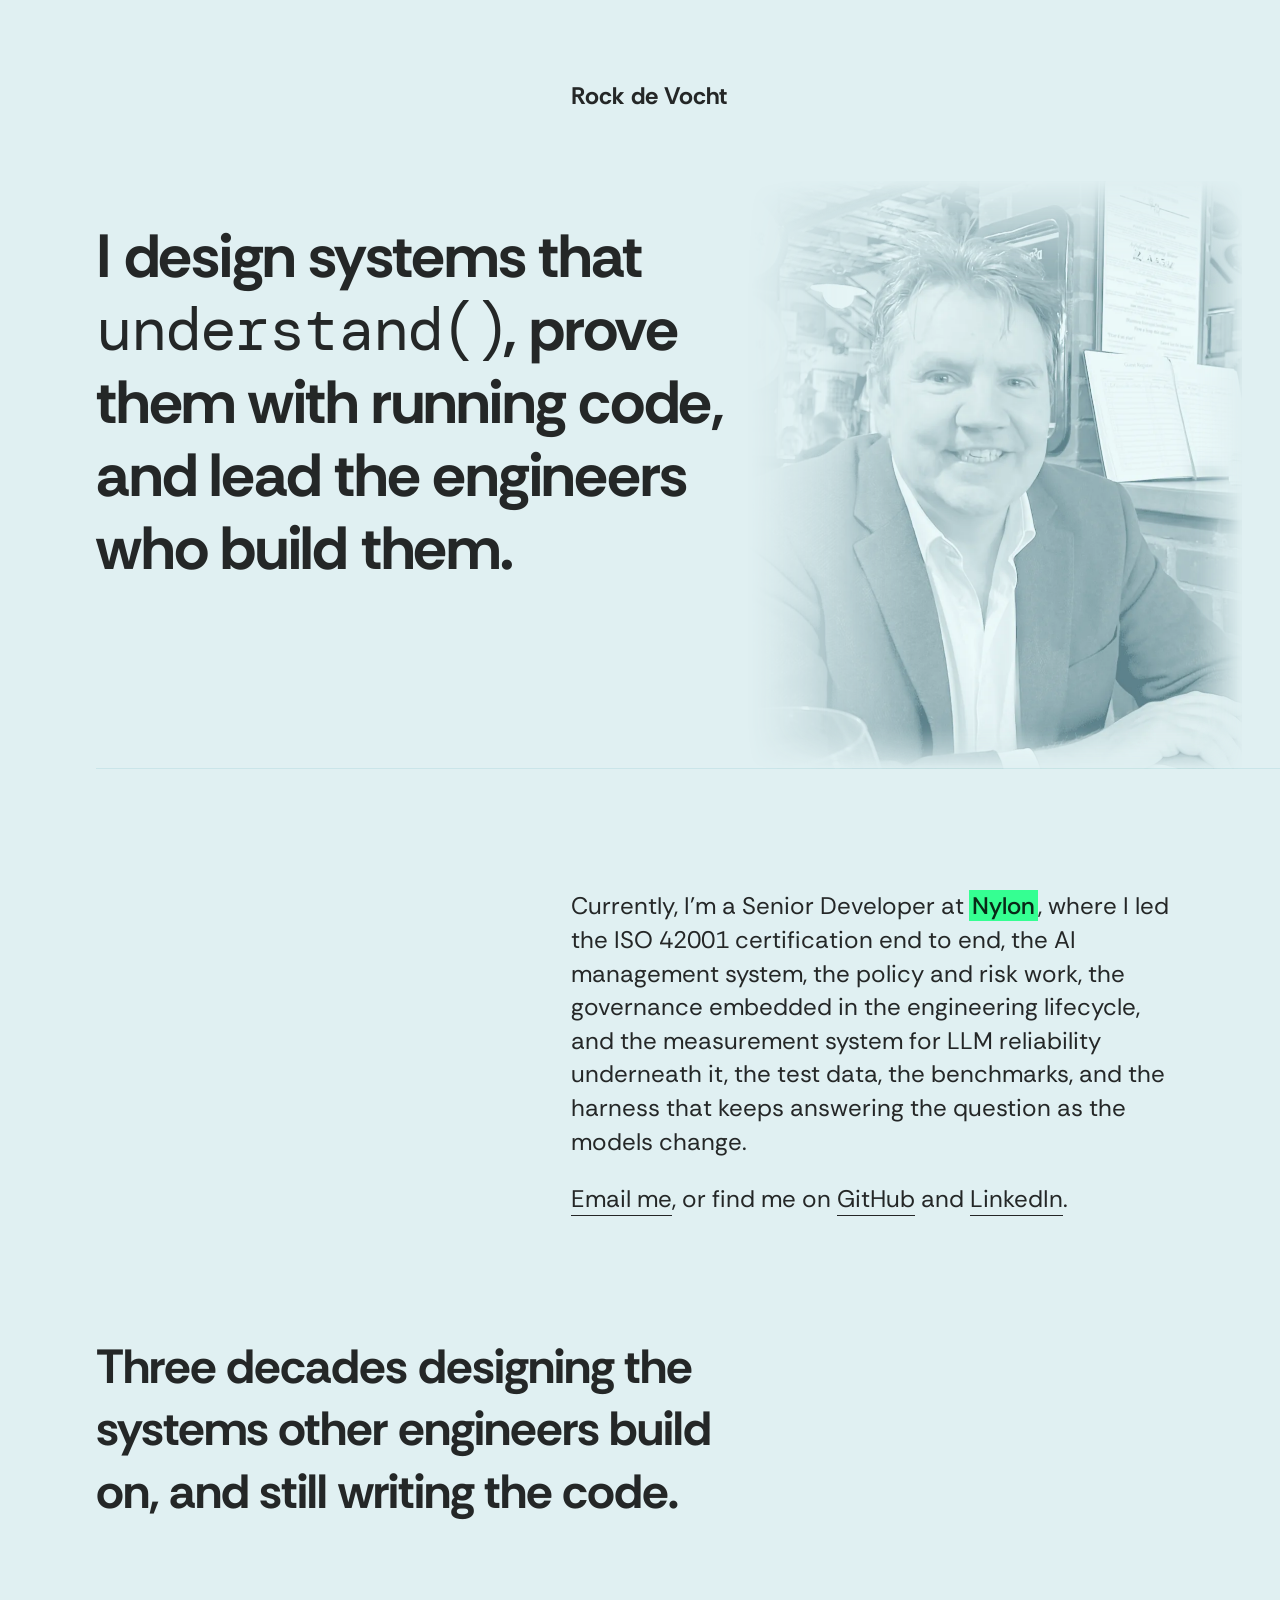
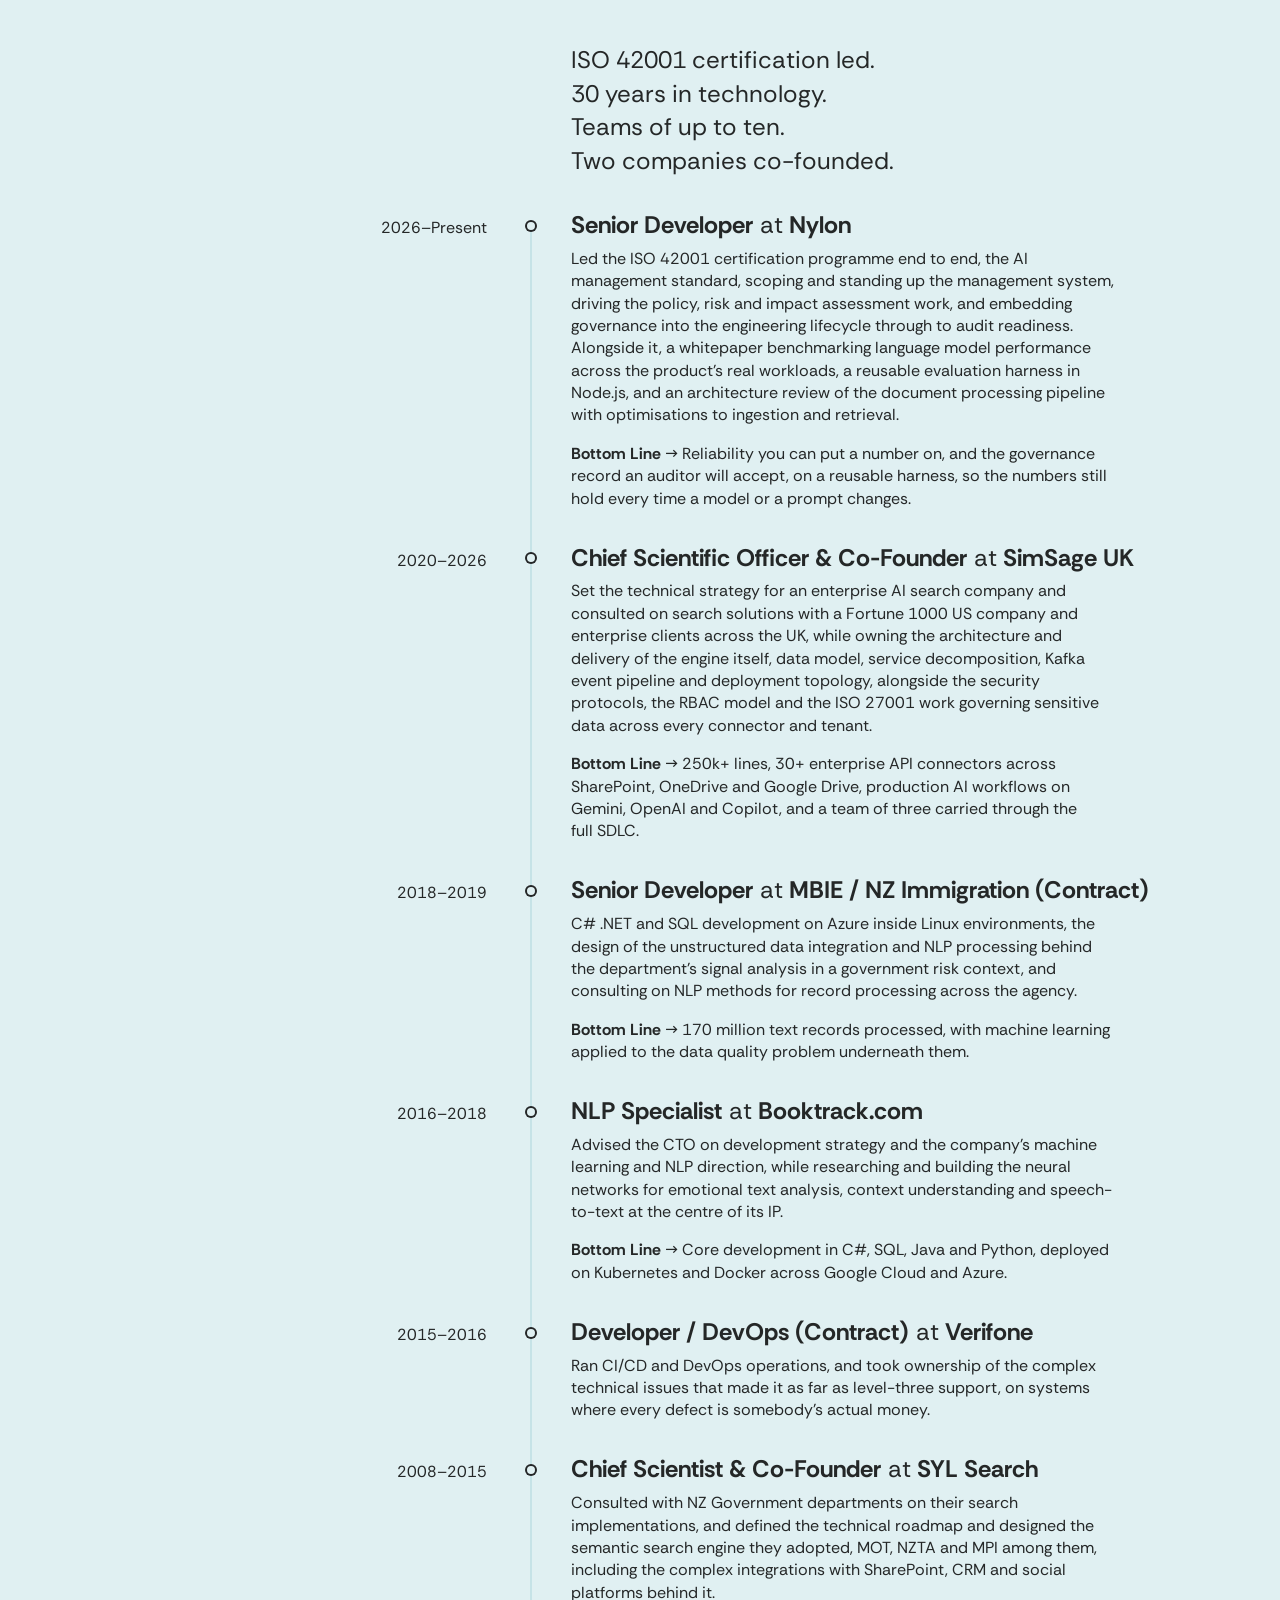
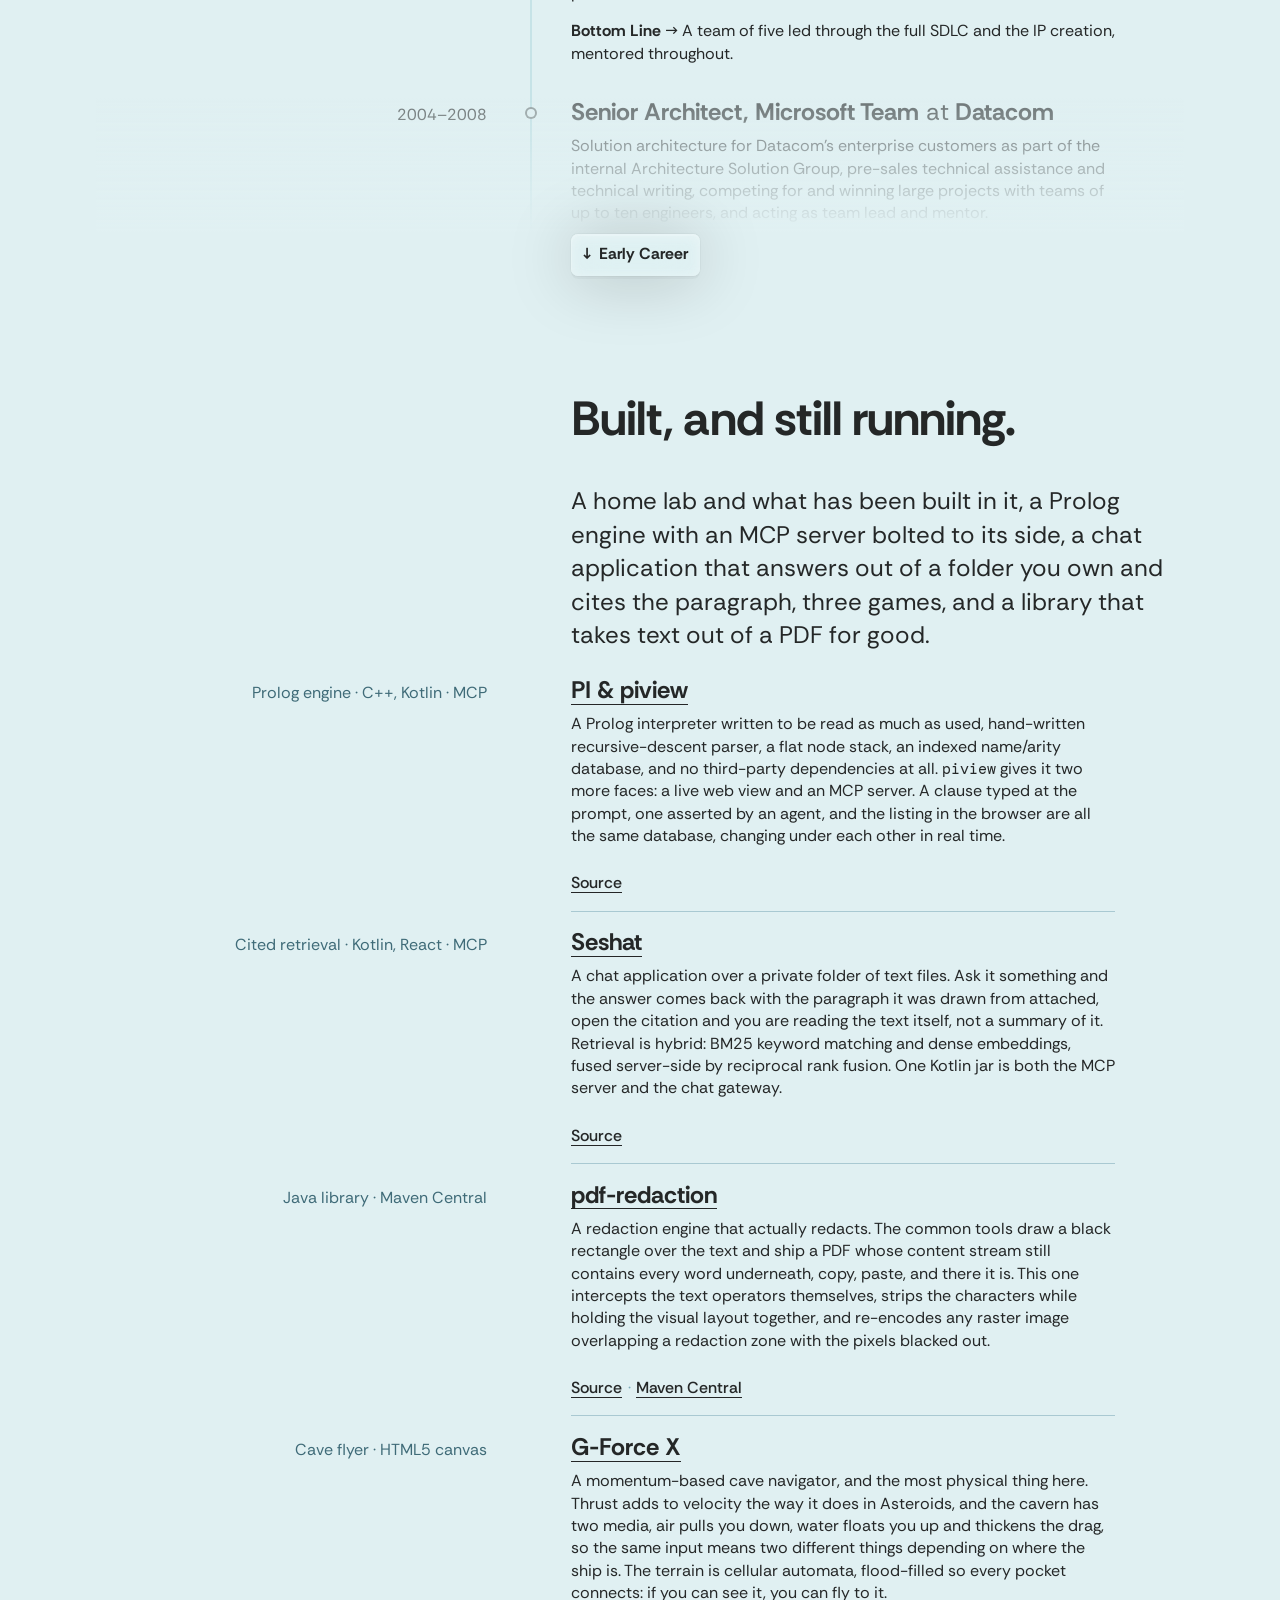
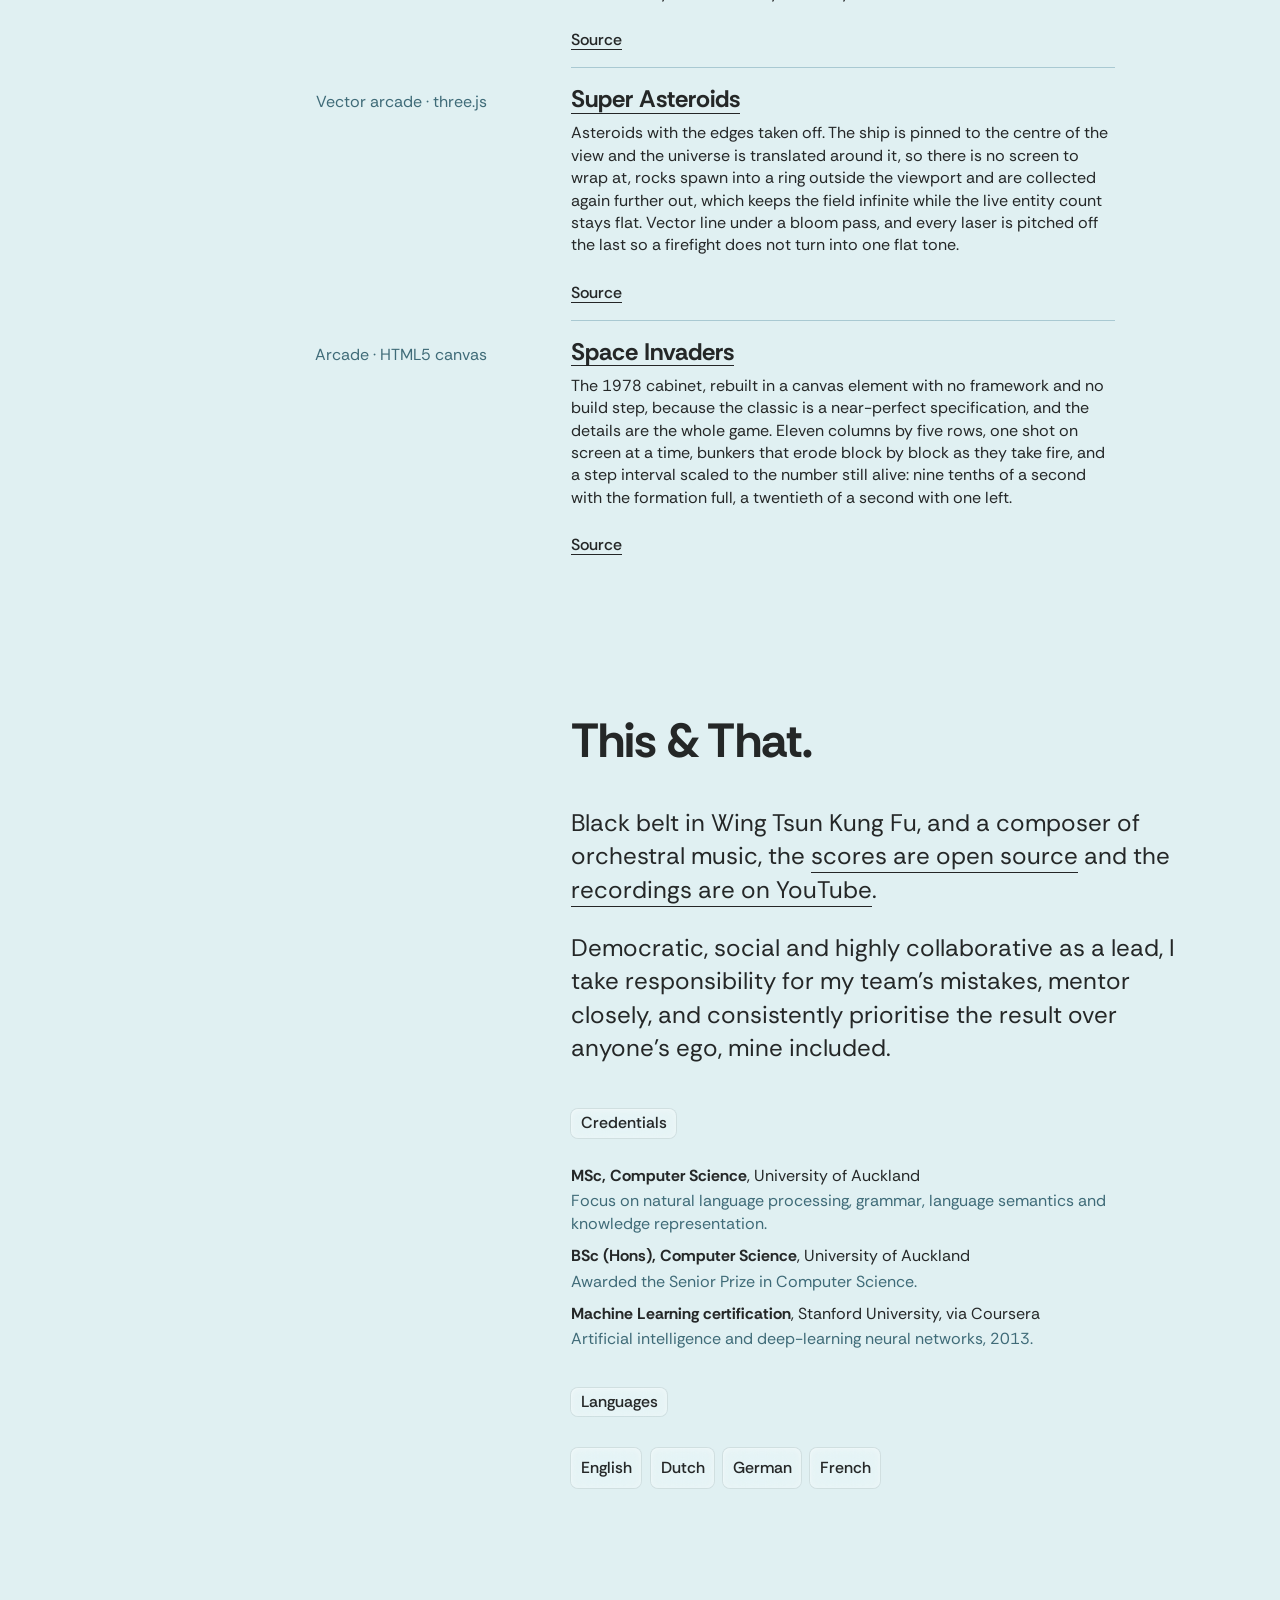
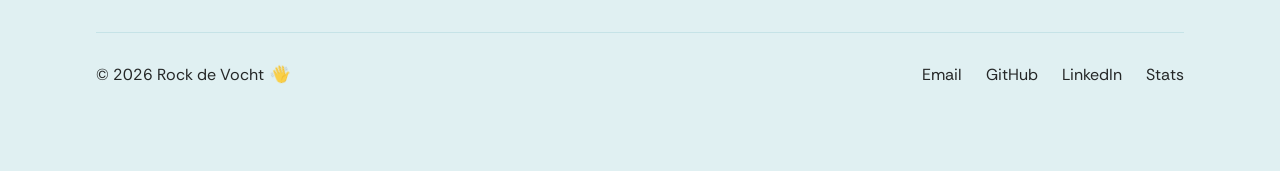
==== index.html @ fcae7c64 "screenshot bubbles on the project source links Each project's Source link now opens a speech bubble " ====
<!DOCTYPE html>
<html lang="en">
<head>
    <meta charset="utf-8" />
    <meta name="viewport" content="width=device-width, initial-scale=1, viewport-fit=cover" />
    <link rel="canonical" href="https://peter.nz/" />

    <title>Rock de Vocht &rarr; AI Consultant &amp; Solution Architect</title>
    <meta name="description" content="Rock de Vocht - AI and data consultant, solution architect and technical leader. Led the ISO 42001 certification and LLM benchmarking at Nylon, after 30 years designing big-data retrieval, semantic search and NLP systems." />
    <meta property="og:title" content="Rock de Vocht &rarr; AI Consultant &amp; Solution Architect" />
    <meta property="og:description" content="Rock de Vocht - AI and data consultant, solution architect and technical leader. Led the ISO 42001 certification and LLM benchmarking at Nylon, after 30 years designing big-data retrieval, semantic search and NLP systems." />
    <meta property="og:type" content="website" />
    <meta property="og:url" content="https://peter.nz/" />
    <meta property="og:image" content="https://peter.nz/rock.jpg" />

    <link rel="icon" href="/favicon.ico" sizes="any" />
    <link rel="apple-touch-icon" href="/apple-touch-icon.png" />
    <link rel="preconnect" href="https://fonts.googleapis.com" />
    <link rel="preconnect" href="https://fonts.gstatic.com" crossorigin />
    <link rel="stylesheet" href="https://fonts.googleapis.com/css2?family=DM+Mono:wght@400&family=Rethink+Sans:ital,wght@0,400..800;1,400..800&display=swap" />
    <link rel="stylesheet" href="assets/site.css" />
</head>

<body class="loading">

<header>
    <div class="wrap">
        <span class="me jelly noline push drift left" role="button">Rock <span class="crest">de Vocht</span></span>
    </div>
</header>

<section class="mast-contain">
    <div class="mast">
        <div class="wrap">
            <h1 class="drift right">I design systems that <code>understand</code>, prove<br/>them with running code,<br/>and lead the engineers<br/>who build&nbsp;them.</h1>
        </div>
    </div>
</section>

<main>
    <div class="wrap">

        <section class="push" data-section="intro">
            <p>Currently, I&rsquo;m a Senior Developer at <span class="brilliant">Nylon</span>, where I led the ISO&nbsp;42001 certification end to end, the AI management system, the policy and risk work, the governance embedded in the engineering lifecycle, and the measurement system for LLM reliability underneath it, the test data, the benchmarks, and the harness that keeps answering the question as the models change.</p>
            <p><a class="rgbsplit" href="mailto:&#112;&#101;&#116;&#101;&#114;&#64;&#112;&#101;&#116;&#101;&#114;&#46;&#99;&#111;&#46;&#110;&#122;">Email me</a>, or find me on <a class="rgbsplit" href="https://github.com/rock3125" target="_blank" rel="noopener">GitHub</a> and <span class="nobr"><a class="rgbsplit" href="https://www.linkedin.com/in/pmgdv/" target="_blank" rel="noopener">LinkedIn</a>.</span></p>
        </section>

        <section class="pull drift left onscroll" data-section="specialty">
            <h2>Three decades designing the systems other engineers build on, and still writing the code.</h2>
        </section>

        <section class="cv-timeline" data-section="cv">
            <p class="push cv-intro">ISO&nbsp;42001 certification led.<br />30 years in technology.<br />Teams of up to ten.<br />Two companies co-founded.</p>

            <label class="option-toggle">
                <span class="label">Simple</span>
                <div class="toggle">
                    <input type="checkbox" aria-label="Show detail for each role" />
                    <div class="switch"></div>
                </div>
                <span class="label">Detailed</span>
            </label>

            <ol class="cv">
                <li>
                    <div class="cv-wrap">
                        <div class="exp">
                            <div class="time"><abbr>26</abbr>&ndash;Present</div>
                            <div class="details">
                                <div class="role">
                                    <h3 class="title">Senior Developer</h3>
                                    <h3 class="company">Nylon</h3>
                                </div>
                            </div>
                        </div>
                        <div class="info">
                            <div class="info-wrap">
                                <p class="push">Led the ISO&nbsp;42001 certification programme end to end, the AI management standard, scoping and standing up the management system, driving the policy, risk and impact assessment work, and embedding governance into the engineering lifecycle through to audit readiness. Alongside it, a whitepaper benchmarking language model performance across the product&rsquo;s real workloads, a reusable evaluation harness in Node.js, and an architecture review of the document processing pipeline with optimisations to ingestion and retrieval.</p>
                                <p class="push"><strong class="highlight">Bottom Line</strong> <span class="arrow">&rarr;</span> Reliability you can put a number on, and the governance record an auditor will accept, on a reusable harness, so the numbers still hold every time a model or a prompt changes.</p>
                            </div>
                        </div>
                    </div>
                </li>

                <li>
                    <div class="cv-wrap">
                        <div class="exp">
                            <div class="time"><abbr>20</abbr>&ndash;<abbr>26</abbr></div>
                            <div class="details">
                                <div class="role">
                                    <h3 class="title">Chief Scientific Officer &amp; Co-Founder</h3>
                                    <h3 class="company">SimSage UK</h3>
                                </div>
                            </div>
                        </div>
                        <div class="info">
                            <div class="info-wrap">
                                <p class="push">Set the technical strategy for an enterprise AI search company and consulted on search solutions with a Fortune&nbsp;1000 US company and enterprise clients across the UK, while owning the architecture and delivery of the engine itself, data model, service decomposition, Kafka event pipeline and deployment topology, alongside the security protocols, the RBAC model and the ISO&nbsp;27001 work governing sensitive data across every connector and tenant.</p>
                                <p class="push"><strong class="highlight">Bottom Line</strong> <span class="arrow">&rarr;</span> 250k+ lines, 30+ enterprise API connectors across SharePoint, OneDrive and Google Drive, production AI workflows on Gemini, OpenAI and Copilot, and a team of three carried through the full SDLC.</p>
                            </div>
                        </div>
                    </div>
                </li>

                <li>
                    <div class="cv-wrap">
                        <div class="exp">
                            <div class="time"><abbr>18</abbr>&ndash;<abbr>19</abbr></div>
                            <div class="details">
                                <div class="role">
                                    <h3 class="title">Senior Developer</h3>
                                    <h3 class="company">MBIE&nbsp;/&nbsp;NZ Immigration (Contract)</h3>
                                </div>
                            </div>
                        </div>
                        <div class="info">
                            <div class="info-wrap">
                                <p class="push">C#&nbsp;.NET and SQL development on Azure inside Linux environments, the design of the unstructured data integration and NLP processing behind the department&rsquo;s signal analysis in a government risk context, and consulting on NLP methods for record processing across the agency.</p>
                                <p class="push"><strong class="highlight">Bottom Line</strong> <span class="arrow">&rarr;</span> 170 million text records processed, with machine learning applied to the data quality problem underneath them.</p>
                            </div>
                        </div>
                    </div>
                </li>

                <li>
                    <div class="cv-wrap">
                        <div class="exp">
                            <div class="time"><abbr>16</abbr>&ndash;<abbr>18</abbr></div>
                            <div class="details">
                                <div class="role">
                                    <h3 class="title">NLP Specialist</h3>
                                    <h3 class="company">Booktrack.com</h3>
                                </div>
                            </div>
                        </div>
                        <div class="info">
                            <div class="info-wrap">
                                <p class="push">Advised the CTO on development strategy and the company&rsquo;s machine learning and NLP direction, while researching and building the neural networks for emotional text analysis, context understanding and speech-to-text at the centre of its IP.</p>
                                <p class="push"><strong class="highlight">Bottom Line</strong> <span class="arrow">&rarr;</span> Core development in C#, SQL, Java and Python, deployed on Kubernetes and Docker across Google Cloud and Azure.</p>
                            </div>
                        </div>
                    </div>
                </li>

                <li>
                    <div class="cv-wrap">
                        <div class="exp">
                            <div class="time"><abbr>15</abbr>&ndash;<abbr>16</abbr></div>
                            <div class="details">
                                <div class="role">
                                    <h3 class="title">Developer / DevOps (Contract)</h3>
                                    <h3 class="company">Verifone</h3>
                                </div>
                            </div>
                        </div>
                        <div class="info">
                            <div class="info-wrap">
                                <p class="push">Ran CI/CD and DevOps operations, and took ownership of the complex technical issues that made it as far as level-three support, on systems where every defect is somebody&rsquo;s actual money.</p>
                            </div>
                        </div>
                    </div>
                </li>

                <li>
                    <div class="cv-wrap">
                        <div class="exp">
                            <div class="time"><abbr>08</abbr>&ndash;<abbr>15</abbr></div>
                            <div class="details">
                                <div class="role">
                                    <h3 class="title">Chief Scientist &amp; Co-Founder</h3>
                                    <h3 class="company">SYL Search</h3>
                                </div>
                            </div>
                        </div>
                        <div class="info">
                            <div class="info-wrap">
                                <p class="push">Consulted with NZ Government departments on their search implementations, and defined the technical roadmap and designed the semantic search engine they adopted, MOT, NZTA and MPI among them, including the complex integrations with SharePoint, CRM and social platforms behind it.</p>
                                <p class="push"><strong class="highlight">Bottom Line</strong> <span class="arrow">&rarr;</span> A team of five led through the full SDLC and the IP creation, mentored throughout.</p>
                            </div>
                        </div>
                    </div>
                </li>

                <li class="faded">
                    <div class="cv-wrap">
                        <div class="exp">
                            <div class="time"><abbr>04</abbr>&ndash;<abbr>08</abbr></div>
                            <div class="details">
                                <div class="role">
                                    <h3 class="title">Senior Architect, Microsoft Team</h3>
                                    <h3 class="company">Datacom</h3>
                                </div>
                            </div>
                        </div>
                        <div class="info">
                            <div class="info-wrap">
                                <p class="push">Solution architecture for Datacom&rsquo;s enterprise customers as part of the internal Architecture Solution Group, pre-sales technical assistance and technical writing, competing for and winning large projects with teams of up to ten engineers, and acting as team lead and mentor.</p>
                            </div>
                        </div>
                    </div>
                </li>

                <li>
                    <div class="cv-wrap">
                        <div class="exp">
                            <div class="time"><abbr class="_90s">95</abbr>&ndash;<abbr>04</abbr></div>
                            <div class="details">
                                <div class="role">
                                    <h3 class="title">Where it started</h3>
                                </div>
                            </div>
                        </div>
                        <div class="info">
                            <div class="info-wrap">
                                <ul class="earlier">
                                    <li>
                                        <div class="exp">
                                            <div class="time"><abbr>02</abbr>&ndash;<abbr>04</abbr></div>
                                            <div class="details"><span class="what">Video Games Developer</span> <span class="org">Takapuna, C++ on Xbox titles</span></div>
                                        </div>
                                    </li>
                                    <li>
                                        <div class="exp">
                                            <div class="time"><abbr class="_90s">98</abbr>&ndash;<abbr>02</abbr></div>
                                            <div class="details"><span class="what">Developer</span> <span class="org">Datacom Auckland, Visual Basic</span></div>
                                        </div>
                                    </li>
                                    <li>
                                        <div class="exp">
                                            <div class="time"><abbr class="_90s">97</abbr>&ndash;<abbr class="_90s">98</abbr></div>
                                            <div class="details"><span class="what">Developer</span> <span class="org">Terabyte Interactive, led the America&rsquo;s Cup Virtual Spectator team</span></div>
                                        </div>
                                    </li>
                                    <li>
                                        <div class="exp">
                                            <div class="time"><abbr class="_90s">96</abbr></div>
                                            <div class="details"><span class="what">Network System Administrator</span> <span class="org">University of Auckland, Windows NT, support for ~20,000 students</span></div>
                                        </div>
                                    </li>
                                    <li>
                                        <div class="exp">
                                            <div class="time"><abbr class="_90s">95</abbr>&ndash;<abbr class="_90s">96</abbr></div>
                                            <div class="details"><span class="what">Developer</span> <span class="org">UoA Language Laboratories, C and HyperCard</span></div>
                                        </div>
                                    </li>
                                </ul>
                            </div>
                        </div>
                    </div>
                </li>
            </ol>

            <p class="push">
                <span class="jelly noline more" role="button" tabindex="0"><span class="arrow">&darr;</span> <span class="state"></span></span>
            </p>
        </section>

        <section class="builds-wrap drift left onscroll" data-section="builds">
            <h2 class="push margin-sml">Built, and still running.</h2>
            <p class="push">A home lab and what has been built in it, a Prolog engine with an MCP server bolted to its side, a chat application that answers out of a folder you own and cites the paragraph, three games, and a library that takes text out of a PDF for good.</p>

            <div class="builds">
                <div class="exp">
                    <div class="kind">Prolog engine &middot; C++, Kotlin &middot; MCP</div>
                    <div class="details">
                        <h3><a class="rgbsplit" href="https://github.com/rock3125/pi" target="_blank" rel="noopener">PI &amp; piview</a></h3>
                        <p>A Prolog interpreter written to be read as much as used, hand-written recursive-descent parser, a flat node stack, an indexed name/arity database, and no third-party dependencies at all. <em>piview</em> gives it two more faces: a live web view and an MCP server. A clause typed at the prompt, one asserted by an agent, and the listing in the browser are all the same database, changing under each other in real time.</p>
                        <p class="links"><span class="peek" style="--shot: #869399"><a href="https://github.com/rock3125/pi" target="_blank" rel="noopener">Source</a><span class="shot" aria-hidden="true"><img src="assets/shots/pi.webp" alt="" width="436" height="230" loading="lazy" decoding="async" /></span></span></p>
                    </div>
                </div>
                <div class="exp">
                    <div class="kind">Cited retrieval &middot; Kotlin, React &middot; MCP</div>
                    <div class="details">
                        <h3><a class="rgbsplit" href="https://github.com/rock3125/seshat" target="_blank" rel="noopener">Seshat</a></h3>
                        <p>A chat application over a private folder of text files. Ask it something and the answer comes back with the paragraph it was drawn from attached, open the citation and you are reading the text itself, not a summary of it. Retrieval is hybrid: BM25 keyword matching and dense embeddings, fused server-side by reciprocal rank fusion. One Kotlin jar is both the MCP server and the chat gateway.</p>
                        <p class="links"><span class="peek" style="--shot: #889198"><a href="https://github.com/rock3125/seshat" target="_blank" rel="noopener">Source</a><span class="shot" aria-hidden="true"><img src="assets/shots/seshat.webp" alt="" width="480" height="229" loading="lazy" decoding="async" /></span></span></p>
                    </div>
                </div>
                <div class="exp">
                    <div class="kind">Java library &middot; Maven Central</div>
                    <div class="details">
                        <h3><a class="rgbsplit" href="https://github.com/rock3125/pdf-redaction" target="_blank" rel="noopener">pdf-redaction</a></h3>
                        <p>A redaction engine that actually redacts. The common tools draw a black rectangle over the text and ship a PDF whose content stream still contains every word underneath, copy, paste, and there it is. This one intercepts the text operators themselves, strips the characters while holding the visual layout together, and re-encodes any raster image overlapping a redaction zone with the pixels blacked out.</p>
                        <p class="links"><span class="peek" style="--shot: #677582"><a href="https://github.com/rock3125/pdf-redaction" target="_blank" rel="noopener">Source</a><span class="shot" aria-hidden="true"><img src="assets/shots/pdf.webp" alt="" width="480" height="177" loading="lazy" decoding="async" /></span></span> <span class="sep">&middot;</span> <a href="https://central.sonatype.com/artifact/nz.peter.pdfredaction/pdf-redaction" target="_blank" rel="noopener">Maven Central</a></p>
                    </div>
                </div>
                <div class="exp">
                    <div class="kind">Cave flyer &middot; HTML5 canvas</div>
                    <div class="details">
                        <h3><a class="rgbsplit" href="https://github.com/rock3125/gforcex-js" target="_blank" rel="noopener">G-Force X</a></h3>
                        <p>A momentum-based cave navigator, and the most physical thing here. Thrust adds to velocity the way it does in Asteroids, and the cavern has two media, air pulls you down, water floats you up and thickens the drag, so the same input means two different things depending on where the ship is. The terrain is cellular automata, flood-filled so every pocket connects: if you can see it, you can fly to it.</p>
                        <p class="links"><span class="peek" style="--shot: #11283f"><a href="https://github.com/rock3125/gforcex-js" target="_blank" rel="noopener">Source</a><span class="shot" aria-hidden="true"><img src="assets/shots/gforce.webp" alt="" width="439" height="230" loading="lazy" decoding="async" /></span></span></p>
                    </div>
                </div>
                <div class="exp">
                    <div class="kind">Vector arcade &middot; three.js</div>
                    <div class="details">
                        <h3><a class="rgbsplit" href="https://github.com/rock3125/super-asteroids" target="_blank" rel="noopener">Super Asteroids</a></h3>
                        <p>Asteroids with the edges taken off. The ship is pinned to the centre of the view and the universe is translated around it, so there is no screen to wrap at, rocks spawn into a ring outside the viewport and are collected again further out, which keeps the field infinite while the live entity count stays flat. Vector line under a bloom pass, and every laser is pitched off the last so a firefight does not turn into one flat tone.</p>
                        <p class="links"><span class="peek" style="--shot: #2d2638"><a href="https://github.com/rock3125/super-asteroids" target="_blank" rel="noopener">Source</a><span class="shot" aria-hidden="true"><img src="assets/shots/asteroids.webp" alt="" width="409" height="230" loading="lazy" decoding="async" /></span></span></p>
                    </div>
                </div>
                <div class="exp">
                    <div class="kind">Arcade &middot; HTML5 canvas</div>
                    <div class="details">
                        <h3><a class="rgbsplit" href="https://github.com/rock3125/spaceinvaders" target="_blank" rel="noopener">Space Invaders</a></h3>
                        <p>The 1978 cabinet, rebuilt in a canvas element with no framework and no build step, because the classic is a near-perfect specification, and the details are the whole game. Eleven columns by five rows, one shot on screen at a time, bunkers that erode block by block as they take fire, and a step interval scaled to the number still alive: nine tenths of a second with the formation full, a twentieth of a second with one left.</p>
                        <p class="links"><span class="peek" style="--shot: #145c22"><a href="https://github.com/rock3125/spaceinvaders" target="_blank" rel="noopener">Source</a><span class="shot" aria-hidden="true"><img src="assets/shots/invaders.webp" alt="" width="195" height="230" loading="lazy" decoding="async" /></span></span></p>
                    </div>
                </div>
            </div>

        </section>

        <section class="push drift left onscroll" data-section="more">
            <h2 class="margin-sml">This &amp; That.</h2>
            <p>Black belt in Wing Tsun Kung Fu, and a composer of orchestral music, the <a class="rgbsplit" href="https://github.com/rock3125/compositions" target="_blank" rel="noopener">scores are open source</a> and the <span class="nobr"><a class="rgbsplit" href="https://www.youtube.com/@peterd3125" target="_blank" rel="noopener">recordings are on YouTube</a>.</span></p>
            <p>Democratic, social and highly collaborative as a lead, I take responsibility for my team&rsquo;s mistakes, mentor closely, and consistently prioritise the result over anyone&rsquo;s ego, mine included.</p>

            <div class="notecard">
                <p><strong class="tag">Credentials</strong></p>
                <ul class="stack list">
                    <li>
                        <span class="lede">MSc, Computer Science</span>, University of Auckland
                        <span class="sub">Focus on natural language processing, grammar, language semantics and knowledge representation.</span>
                    </li>
                    <li>
                        <span class="lede">BSc (Hons), Computer Science</span>, University of Auckland
                        <span class="sub">Awarded the Senior Prize in Computer Science.</span>
                    </li>
                    <li>
                        <span class="lede">Machine Learning certification</span>, Stanford University, via Coursera
                        <span class="sub">Artificial intelligence and deep-learning neural networks, 2013.</span>
                    </li>
                </ul>

                <p><strong class="tag">Languages</strong></p>
                <p class="tag-row">
                    <span class="tag">English</span>
                    <span class="tag">Dutch</span>
                    <span class="tag">German</span>
                    <span class="tag">French</span>
                </p>
            </div>

        </section>

    </div>
</main>

<footer>
    <div class="wrap">
        <p>&copy; <span class="year">2026</span> Rock de Vocht <span class="hello">&#128075;</span></p>
        <ul>
            <li><a class="rgbsplit noline" href="mailto:&#112;&#101;&#116;&#101;&#114;&#64;&#112;&#101;&#116;&#101;&#114;&#46;&#99;&#111;&#46;&#110;&#122;">Email</a></li>
            <li><a class="rgbsplit noline" href="https://github.com/rock3125" target="_blank" rel="noopener">GitHub</a></li>
            <li><a class="rgbsplit noline" href="https://www.linkedin.com/in/pmgdv/" target="_blank" rel="noopener">LinkedIn</a></li>
            <li><a class="rgbsplit noline" href="https://peternz.goatcounter.com/" target="_blank" rel="noopener">Stats</a></li>
        </ul>
    </div>
</footer>

<script src="assets/site.js" type="module"></script>

<!-- GoatCounter analytics: privacy-friendly, cookieless, no consent banner needed.
     Dashboard: https://peternz.goatcounter.com/ (localhost visits are ignored automatically). -->
<script data-goatcounter="https://peternz.goatcounter.com/count"
        async src="//gc.zgo.at/count.js"></script>
</body>
</html>
---- assets/site.css ----
/* ------------------------------------------------------------------
   peter.nz — Rock de Vocht
   ------------------------------------------------------------------ */

/* --- reset ------------------------------------------------------- */
a, abbr, article, body, code, div, footer, h1, h2, h3, header, html, iframe,
img, label, li, main, nav, ol, p, section, span, strong, ul {
    background: transparent;
    border: 0;
    margin: 0;
    outline: 0;
    padding: 0;
    vertical-align: baseline;
}
*, *:before, *:after { box-sizing: border-box; }
ol, ul { list-style: none; }
img { display: block; width: 100%; }
a, :focus { outline: none; }
.vizhid {
    clip: rect(1px, 1px, 1px, 1px);
    clip-path: inset(0 0 99.9% 99.9%);
    height: 1px;
    overflow: hidden;
    position: absolute;
    width: 1px;
}
.nobr { white-space: nowrap; }

/* --- tokens ------------------------------------------------------ */
:root {
    --cb-fill: 0, 0, 0;

    --color-bg:         rgb(224, 240, 242);
    --color-fill:       rgba(var(--cb-fill), .84);
    --color-muted:      #3f6b78;   /* 4.9:1 on --color-bg — safe for text */
    --color-hairline:   #7ca9b8;   /* rails, dots, rules — never text */
    --color-bevel:      rgba(var(--cb-fill), .69);

    --font-standard: "Rethink Sans", "Satoshi", "SF Pro Display", system-ui, Helvetica, sans-serif;
    --font-mono:     "DM Mono", ui-monospace, "SF Mono", Menlo, monospace;

    --size-l: 3rem;
    --size-m: 1.5rem;
    --size-s: 1rem;

    --outerBreakpoint: 1920px;
    --innerBreakpoint: 1650px;
    --outerPad: min(7.5vw, 124px);
    --innerPad: 5.25rem;
    --centerMargin: calc(50% - 4.3rem);

    --vertGapLarge: 11.5rem;
    --vertGap: 7.5rem;
    --headerPadTop: 5.25rem;

    --cvGap: calc(var(--size-m) * 1.4);
    --cvSmallGap: calc(var(--cvGap) / 2);
    --dotSize: 12px;

    --linkLineSlide: cubic-bezier(.57, 0, .12, 1);
    --linkLineSpeed: .21s;
    --linkBtnShowSpeed: .12s;
    --linkBtnBounceSpeed: .17s;
    --linkBtnBounce: cubic-bezier(.34, 1.56, .62, 1.2);
    --slideTime: .39s;
    --headerBounce: cubic-bezier(.12, .93, .42, 1.2);
    --enterDrift: 1.2em;
    --enterTiming: .48s;
    --enterBounce: cubic-bezier(.42, 0, .21, 1);

    --colorSplitR: rgba(255, 34, 192, .93);
    --colorSplitB: rgba(24, 234, 255, .93);
    --colorSplitY: rgb(252, 237, 57);
    --delayedStart: calc(var(--linkLineSpeed) * .48);
    --secondStepStart: calc(var(--delayedStart) + (var(--linkBtnShowSpeed) * 1.2));
    --doubleTime: calc(var(--linkBtnShowSpeed) * 2);

    --plax: 0px;
}

/* --- base -------------------------------------------------------- */
html, body { font-size: 16px; height: 100%; }

body {
    background: var(--color-bg);
    color: var(--color-fill);
    font-family: var(--font-standard);
    font-weight: 400;
    line-height: 1;
    -webkit-font-smoothing: antialiased;
}

h1 {
    font-size: clamp(var(--size-l), 4.76vw, 78px);
    font-weight: 700;
    letter-spacing: -.02em;
    line-height: 1.2;
    text-wrap: pretty;
}

h2 {
    font-size: var(--size-l);
    font-weight: 700;
    letter-spacing: -.02em;
    line-height: 1.3;
    text-wrap: balance;
}
h2.margin-sml { margin-block-end: var(--cvGap); }

h3 { font-size: var(--size-m); font-weight: 700; line-height: 1.2; }

p { font-size: var(--size-m); line-height: 1.4; text-wrap: pretty; }
.list li { font-size: var(--size-s); line-height: 1.45; text-wrap: pretty; }

code {
    font-family: var(--font-mono);
    font-weight: 400;
    letter-spacing: -.04em;
}

/* --- links ------------------------------------------------------- */
a, [role="button"] {
    color: inherit;
    cursor: pointer;
    position: relative;
    text-decoration: none;
}

a:not(.noline):before,
[role="button"]:not(.noline):before {
    background: currentColor;
    bottom: 0;
    content: "";
    height: 1px;
    left: 0;
    position: absolute;
    transform-origin: center left;
    transition: transform var(--linkLineSpeed) var(--linkLineSlide);
    width: 100%;
    will-change: transform;
    z-index: 10;
}
a:not(.noline):hover:before,
[role="button"]:not(.noline):hover:before {
    transform: scaleX(0);
    transform-origin: center right;
}

a:focus-visible,
[role="button"]:focus-visible {
    border-radius: .2em;
    outline: 2px solid var(--color-fill);
    outline-offset: .3em;
}

/* chromatic split on hover ---------------------------------------- */
.rgbsplit {
    --fillPad: .62em;
    display: inline-block;
    left: 0;
    position: relative;
    transition: transform .17s ease;
}
.rgbsplit .link { position: relative; z-index: 20; }
.rgbsplit:not(.noline):before { z-index: 30; }
.rgbsplit:active { transform: scale(.984); }

.hover-effect {
    backface-visibility: hidden;
    border-radius: .18em;
    inset: -.24em calc(var(--fillPad) * -1);
    opacity: 0;
    pointer-events: none;
    position: absolute;
    z-index: 10;
}
.noline .hover-effect { inset: -.37em -.62em; }
.rgbsplit.noline { --delayedStart: 0s; }

.hover-effect .fill {
    background: color-mix(in srgb, var(--color-bg), #fff 34%);
    border-radius: inherit;
    box-shadow: inset rgba(252, 237, 57, 0) 0 0;
    inset: 0;
    position: absolute;
    transition: background var(--doubleTime) var(--secondStepStart) ease,
                box-shadow var(--doubleTime) var(--secondStepStart) ease;
    z-index: 2;
}
.hover-effect:before,
.hover-effect:after {
    --zDrift: 0px;
    --zScale: .93;
    border-radius: inherit;
    content: "";
    inset: 0;
    opacity: .93;
    position: absolute;
    transform: translate3d(var(--zDrift), var(--zDrift), 0) scale(var(--zScale));
    transition: all calc(var(--linkBtnBounceSpeed) * 2) var(--secondStepStart) var(--linkBtnBounce);
    will-change: transform;
    z-index: 1;
}
.hover-effect:before { background: var(--colorSplitB); }
.hover-effect:after  { background: var(--colorSplitR); }

.rgbsplit:hover .hover-effect {
    animation: fadeIn var(--linkBtnShowSpeed) var(--delayedStart) ease forwards;
}
.rgbsplit:hover .hover-effect .fill {
    background: #fff;
    box-shadow: inset var(--colorSplitY) -2px -2px 0;
}
.rgbsplit:hover .hover-effect:before { --zDrift: -.12em; --zScale: 1; }
.rgbsplit:hover .hover-effect:after  { --zDrift:  .142em; --zScale: 1; }

@keyframes fadeIn { from { opacity: 0 } to { opacity: 1 } }

/* --- glass pill --------------------------------------------------- */
.jelly {
    cursor: pointer;
    display: inline-block;
    font-size: var(--size-m);
    position: relative;
    transform: scale(1);
    transition: transform .17s ease;
    user-select: none;
}
.jelly:before {
    backdrop-filter: saturate(142%) blur(20px);
    background: color-mix(in srgb, var(--color-bg), transparent 39%);
    border-radius: .43em;
    box-shadow: rgba(0,0,0,.03) 0 3px,
                rgba(0,0,0,.03) 0 0 0 1px,
                rgba(0,0,0,.21) 0 3px 66px,
                inset rgba(255,255,255,.12) 1px 2px,
                inset rgba(255,255,255,.34) 0 2px 12px;
    content: "";
    inset: -.62em -.75em;
    position: absolute;
    transition: box-shadow .21s ease;
    z-index: -1;
}
.jelly:active { transform: scale(.984); }

.tag {
    backdrop-filter: saturate(142%) blur(20px);
    background: color-mix(in srgb, #fff, transparent 75%);
    border-radius: .43em;
    box-shadow: rgba(0,0,0,.07) 0 0 0 1px,
                inset rgba(255,255,255,.12) 1px 1px,
                inset rgba(255,255,255,.34) 0 1px 6px;
    display: inline-block;
    font-size: var(--size-s);
    font-weight: 500;
    margin-inline-end: .2em;
    padding: .2em .6em;
    position: relative;
    top: -.1em;
}

/* --- layout ------------------------------------------------------- */
.wrap {
    margin: 0 auto;
    max-width: var(--innerBreakpoint);
    padding: 0 var(--outerPad);
}
.push { margin-inline-start: var(--centerMargin); }
.pull { width: 75%; }

main { padding: var(--vertGap) 0; }
main .wrap {
    display: flex;
    flex-direction: column;
    gap: var(--vertGap);
}
main .wrap > section:not(.cv-timeline) p:not(:last-child) { margin-block-end: 1em; }
main .wrap > section p.push,
main .wrap > section .push > p { max-width: 34em; }

/* --- entrance motion ---------------------------------------------- */
.drift {
    opacity: 0;
    position: relative;
    transition: left var(--enterTiming) var(--enterBounce),
                opacity var(--enterTiming) ease;
}
.drift.left  { left: var(--enterDrift); }
.drift.right { left: calc(var(--enterDrift) * -1); }
.loaded .drift:not(.onscroll),
.loaded .drift.onscroll.shown { opacity: 1; left: 0; }

.loading main .wrap > section:first-child {
    --delayedEnterTiming: calc(var(--enterTiming) * 1.2);
    opacity: 0;
    position: relative;
    top: calc(var(--enterDrift) * 2);
    transition: top var(--delayedEnterTiming) var(--delayedEnterTiming) var(--enterBounce),
                opacity var(--delayedEnterTiming) var(--delayedEnterTiming) ease;
}
.loaded main .wrap > section:first-child { opacity: 1; top: 0; }

/* --- header ------------------------------------------------------- */
header {
    left: 0;
    padding-block-start: var(--headerPadTop);
    position: fixed;
    right: 0;
    top: 0;
    transition: transform var(--slideTime) var(--headerBounce);
    z-index: 200;
}
.me {
    font-weight: 700;
    transition: transform .17s ease;
}
.me:before {
    opacity: 0;
    transition: opacity var(--slideTime) var(--headerBounce), box-shadow .21s ease;
}
body:not(.scrolled) .me { cursor: default; pointer-events: none; }
.scrolled header { transform: translateY(calc(var(--headerPadTop) / -2)); }
.scrolled .me:before { opacity: 1; }

/* --- masthead ----------------------------------------------------- */
.mast {
    margin: 0 auto;
    max-width: var(--outerBreakpoint);
    overflow: hidden;
    padding-block-start: var(--headerPadTop);
    position: relative;
}
.mast:before {
    background: url(../rock-hero.webp) right bottom no-repeat;
    background-size: auto clamp(76%, 46vw, 94%);
    content: "";
    inset: 0 3% 0 0;
    position: absolute;
    transform: translateY(var(--plax));
    transition: opacity .48s ease, right .48s ease;
    will-change: transform;
    z-index: 1;
}
.mast:after {
    --breakpointDelta: calc(var(--outerBreakpoint) - var(--innerBreakpoint));
    background: var(--color-bevel);
    bottom: 0;
    content: "";
    height: 1px;
    left: calc(var(--outerPad) + clamp(0px, calc((100% - var(--innerBreakpoint)) / 2), var(--breakpointDelta)));
    mix-blend-mode: overlay;
    position: absolute;
    right: 0;
    transition: opacity .48s ease;
    z-index: 2;
}
body:not(.loaded) .mast:before { right: 0; }
body:not(.loaded) .mast:before,
body:not(.loaded) .mast:after { opacity: 0; }

.mast h1 {
    padding: calc(var(--vertGapLarge) - var(--size-l)) 32% var(--vertGapLarge) 0;
    position: relative;
    z-index: 3;
}
.mast h1 code:after { content: "()"; letter-spacing: -.1em; }

.pull[data-section="specialty"] { max-width: 930px; }

/* --- cv timeline -------------------------------------------------- */
.cv-intro { margin-block-end: var(--cvGap); }

.option-toggle { display: none; }

.cv { display: flex; flex-direction: column; }
.cv .exp {
    align-items: baseline;
    display: flex;
    gap: var(--innerPad);
    width: 100%;
}
.cv .time {
    align-self: baseline;
    min-width: calc(var(--centerMargin) - var(--innerPad));
    text-align: right;
    white-space: nowrap;
}
.cv .time abbr:before { content: "20"; }
.cv .time abbr._90s:before { content: "19"; }
.cv .details, .cv .title { position: relative; }
.cv .role { padding-block-end: .5em; }
.cv .role h3 { display: inline; }
.cv .role .title { padding-inline-end: .125em; }
.cv .role .company { white-space: nowrap; }
.cv .role .company:before {
    content: "at";
    display: inline-block;
    font-weight: 400;
    padding-inline-end: .25em;
}
.cv .info p {
    font-size: var(--size-s);
    margin-block-end: 0;
    padding-block-end: var(--cvGap);
    position: relative;
}
.cv .info p:has(+ p) { padding-block-end: 1em; }
.cv .highlight { font-weight: 700; }
.cv .arrow { font-family: var(--font-standard); }

/* the rail and its dots */
.cv > li:not(:last-child) .info p:before,
.cv .details:before {
    background: var(--color-fill);
    content: "";
    height: 100%;
    left: calc((var(--innerPad) - 1px) / -2);
    mix-blend-mode: overlay;
    position: absolute;
    top: 0;
    width: 2px;
    z-index: 10;
}
.cv > li:first-child .details:before { height: calc(100% - 1em); top: 1em; }
.cv > li:last-child .details:before { height: 1.125em; }
.cv > li:last-child .info p:last-child { padding-block-end: 0; }

.cv .title:before {
    --dotCenter: calc((var(--size-m) * 1.4 - var(--dotSize)) / 2);
    background: var(--color-bg);
    border: 2px solid var(--color-fill);
    border-radius: 100%;
    content: "";
    height: var(--dotSize);
    left: calc((var(--innerPad) + var(--dotSize) - 3px) / -2);
    position: absolute;
    top: var(--dotCenter);
    width: var(--dotSize);
    z-index: 20;
}

/* early career, folded away */
.cv > li.faded {
    --alphaColor: color-mix(in srgb, currentColor, transparent 39%);
    color: var(--alphaColor);
    position: relative;
    transition: color .48s ease;
}
.cv > li.faded .title:before {
    border-color: var(--alphaColor);
    transition: border-color .48s ease;
}
.cv > li.faded:after {
    background: linear-gradient(180deg,
        rgba(224, 240, 242, 0) 0%,
        var(--color-bg) 84%,
        var(--color-bg) 100%);
    content: "";
    inset: 0;
    opacity: 1;
    position: absolute;
    transition: opacity .48s ease;
    z-index: 50;
}
.cv > li.faded ~ li {
    display: grid;
    grid-template-rows: 0fr;
    transition: grid-template-rows .24s ease;
}
.cv > li.faded ~ li .cv-wrap { overflow: hidden; }
.cv.show-all > li.faded { --alphaColor: currentColor; }
.cv.show-all > li.faded:after { opacity: 0; }
.cv.show-all > li.faded ~ li { grid-template-rows: 1fr; }

.cv-timeline .more {
    font-size: var(--size-s);
    font-weight: 700;
    margin-inline-start: .75em;
    z-index: 51;
}
.cv-timeline .more .state:after { content: "Early Career"; }
.cv-timeline .more .arrow {
    display: inline-block;
    margin-inline-end: .25em;
    transition: transform .24s ease;
}
.cv-timeline p:has(.more) {
    margin-block-start: -1em;
    transition: margin-block-start .24s ease;
}
.cv-timeline:has(.cv.show-all) .more .state:after { content: "Less, Please"; }
.cv-timeline:has(.cv.show-all) .more .arrow { transform: rotate(180deg); }
.cv-timeline:has(.cv.show-all) p:has(.more) { margin-block-start: 1em; }

/* --- playground --------------------------------------------------- */
.builds { display: flex; flex-direction: column; }
.builds .exp {
    align-items: baseline;
    display: flex;
    gap: var(--innerPad);
    padding-block-end: var(--cvGap);
    width: 100%;
}
.builds .kind {
    color: var(--color-muted);
    font-size: var(--size-s);
    min-width: calc(var(--centerMargin) - var(--innerPad));
    text-align: right;
    white-space: nowrap;
}
.builds h3 { padding-block-end: .35em; }
.builds p { font-size: var(--size-s); max-width: 34em; }
.builds .exp:not(:last-child) .details { position: relative; }
.builds .exp:not(:last-child) .details:after {
    background: var(--color-hairline);
    bottom: calc(var(--cvGap) / -2);
    content: "";
    height: 1px;
    left: 0;
    opacity: .55;
    position: absolute;
    right: 0;
}

/* --- this & that -------------------------------------------------- */
.notecard { padding-block: 1em 1.25em; }
.notecard .list { margin-block-end: var(--size-m); }
.notecard .list li { padding-block-end: .55em; }
.notecard .list .lede { font-weight: 700; }
.notecard .list .sub { color: var(--color-muted); display: block; padding-block-start: .15em; }
.stack { display: flex; flex-direction: column; }

/* --- footer ------------------------------------------------------- */
footer { padding-block-end: var(--innerPad); }
footer .wrap {
    align-items: baseline;
    display: flex;
    padding-block-start: 2em;
    position: relative;
}
footer .wrap:before {
    background: var(--color-fill);
    content: "";
    height: 1px;
    left: var(--outerPad);
    mix-blend-mode: overlay;
    position: absolute;
    right: var(--outerPad);
    top: 0;
}
footer p { flex: 0; font-size: var(--size-s); white-space: nowrap; }
footer ul {
    display: flex;
    flex: 1;
    font-size: var(--size-s);
    gap: 1.5em;
    justify-content: flex-end;
    white-space: nowrap;
}
.hello {
    --startAngle: 17deg;
    --helloScale: scale(1.69);
    --helloTranslate: translateX(.34em) translateY(.125em);
    animation-fill-mode: forwards;
    display: inline-block;
    transform: rotate(var(--startAngle)) scale(1);
    transform-origin: 69% 73%;
    transition: transform .24s ease-out;
}
footer:hover .hello { animation: waveHello 1.34s ease-in-out forwards; }
footer:not(:hover) .hello { animation: waveHelloReverse .24s var(--linkBtnBounce) forwards; }

@keyframes waveHello {
      0% { transform: rotate(var(--startAngle)) scale(1); }
     15% { transform: var(--helloTranslate) rotate(var(--startAngle)) var(--helloScale); }
     25% { transform: var(--helloTranslate) rotate(calc(var(--startAngle) +   9deg)) var(--helloScale); }
     35% { transform: var(--helloTranslate) rotate(calc(var(--startAngle) + -12deg)) var(--helloScale); }
     45% { transform: var(--helloTranslate) rotate(calc(var(--startAngle) +  21deg)) var(--helloScale); }
     55% { transform: var(--helloTranslate) rotate(calc(var(--startAngle) +  -9deg)) var(--helloScale); }
     65% { transform: var(--helloTranslate) rotate(calc(var(--startAngle) +  17deg)) var(--helloScale); }
    100% { transform: var(--helloTranslate) rotate(var(--startAngle)) var(--helloScale); }
}
@keyframes waveHelloReverse {
    from { transform: var(--helloTranslate) rotate(var(--startAngle)) var(--helloScale); }
      to { transform: rotate(var(--startAngle)) scale(1); }
}

/* --- responsive --------------------------------------------------- */
@media screen and (width > 1650px) {
    .mast h1 { padding-inline-end: 22%; }
}

@media screen and (width > 1920px) {
    .mast { border-radius: 0 0 1em; }
    .mast:after {
        background: transparent;
        border-radius: 0 0 1em;
        box-shadow: inset var(--color-bevel) -1px 0 0, inset var(--color-bevel) 0 -1px 0;
        height: auto;
        top: 0;
    }
}

@media screen and (width < 1024px) {
    * { -webkit-tap-highlight-color: transparent; }
    main section.push { margin-inline-start: 0; }
    main section.pull { width: 100%; }
    .pull[data-section="specialty"] { max-width: none; }
    main h2 { text-wrap: pretty; }
    .cv .time, .builds .kind { min-width: 120px; width: 120px; }
    .cv-timeline .push, .builds-wrap .push { margin-inline-start: calc(120px + var(--innerPad)); }
}

@media screen and (width < 768px) {
    :root { --size-l: 2.1rem; --size-m: 1.25rem; --innerPad: 3rem; }

    .cv-timeline { margin-block-start: calc((var(--vertGap) * -1) + (var(--cvGap) * 1.75)); }
    .cv-timeline .cv-intro { display: none; }
    .option-toggle {
        --switchH: 2.6rem;
        --switchW: 5.7rem;
        --inset: .1rem;
        --knobSize: calc(var(--switchH) - (var(--inset) * 2));
        --radius: calc(var(--switchH) / 2);
        --speed: .24s;
        align-items: center;
        cursor: pointer;
        display: flex;
        font-weight: 500;
        gap: 1em;
        justify-content: center;
        margin-block: calc(var(--cvGap) * -.25) calc(var(--cvGap) * 1.5);
        user-select: none;
    }
    .option-toggle .label { transition: color var(--speed) ease; }
    .option-toggle:not(:has(input:checked)) .label:last-of-type { color: var(--color-muted); }
    .option-toggle:has(input:checked) .label:first-of-type { color: var(--color-muted); }
    .toggle input { opacity: 0; position: absolute; }
    .toggle .switch {
        background: var(--color-bg);
        border-radius: var(--radius);
        box-shadow: inset 0 var(--inset) calc(var(--inset) * 4) rgba(0,0,0,.24),
                    inset 0 0 var(--switchH) var(--switchH) rgba(0,0,0,.05),
                    0 var(--inset) var(--inset) rgba(255,255,255,.75);
        display: block;
        height: var(--switchH);
        position: relative;
        transition: background var(--speed) ease;
        width: var(--switchW);
    }
    .toggle .switch:before {
        background-color: color-mix(in srgb, var(--color-fill), var(--color-bg) 93%);
        border-radius: var(--radius);
        box-shadow: inset 0 var(--inset) var(--inset) rgba(255,255,255,.75),
                    0 calc(var(--inset) * 2) calc(var(--inset) * 2) rgba(0,0,0,.28),
                    0 calc(var(--inset) * 4) calc(var(--inset) * 4) rgba(0,0,0,.28);
        content: "";
        display: block;
        height: var(--knobSize);
        left: var(--inset);
        position: absolute;
        top: var(--inset);
        transition: left var(--speed) ease, background var(--speed) ease;
        width: var(--knobSize);
        z-index: 50;
    }
    .toggle input:checked ~ .switch { background: var(--color-hairline); }
    .toggle input:checked ~ .switch:before { left: calc(var(--switchW) - var(--knobSize) - var(--inset)); }
    .toggle input:focus-visible ~ .switch { outline: 2px solid var(--color-fill); outline-offset: 4px; }

    .cv-wrap .info { display: grid; grid-template-rows: 1fr; transition: grid-template-rows .24s ease; }
    .cv-wrap .info-wrap { overflow: hidden; }
    .cv-wrap .time { transition: padding-block-end .24s ease; }
    .cv-timeline:not(:has(.toggle input:checked)) .cv-wrap .info { grid-template-rows: 0fr; }
    .cv-timeline:not(:has(.toggle input:checked)) .cv-wrap .time { padding-block-end: 2.5em; }
    .cv-timeline:not(:has(.toggle input:checked)) .cv li:first-child .details:before { height: calc(100% + 3em); }
    .cv-timeline:not(:has(.toggle input:checked)) .cv li:not(:first-child):not(:last-child) .details:before { height: calc(100% + 4em); }

    .cv .exp, .builds .exp {
        flex-direction: column;
        gap: .5em;
        margin-inline-start: 48px;
        width: auto;
    }
    .cv .exp .details { order: 1; }
    .cv .exp .details .role { padding-block-end: 0; }
    .cv .exp .time { color: var(--color-muted); order: 2; padding-block-end: 1em; }
    .cv .time, .builds .kind { min-width: 0; text-align: left; width: auto; }
    .builds .exp { margin-inline-start: 0; }
    .cv-timeline .push { margin-inline-start: 48px; }
    .builds-wrap .push { margin-inline-start: 0; }
    .cv li:not(:first-child) .details:before { height: calc(100% + 2.5em); top: 0; }
    .cv li:first-child .details:before { height: calc(100% + 1.5em); top: 1em; }
    .cv li:last-child .details:before { height: 1em; }

    footer { padding-block-end: calc(var(--innerPad) / 2); }
    footer .wrap { flex-direction: column; gap: 1em; }
    footer ul { justify-content: flex-start; }
}


@media screen and (width < 768px) {
    :root { --headerPadTop: 3.4rem; --vertGapLarge: 7.5rem; --vertGap: 5.7rem; }
}

/* Below this the side-by-side hero runs out of room and the headline starts
   crossing the portrait, so it restacks: portrait up top dissolving downward,
   headline below it on clean ground. */
@media screen and (width < 1024px) {
    .mast { min-height: 100lvh; }
    .mast .wrap {
        display: flex;
        flex-direction: column;
        justify-content: flex-end;
        min-height: calc(100lvh - var(--headerPadTop));
        padding-block-end: 4.5rem;
    }
    .mast:after { left: 0; }
    .mast h1 {
        /* hold the measure: full width here lets the manual break after
           understand() strand a single word on its own line */
        max-width: 14em;
        padding-block: 0;
        padding-inline-end: 0;
        position: relative;
    }
    .mast h1:after {
        animation: arrowDrift .84s ease-in-out infinite alternate;
        content: "\2193";
        font-size: var(--size-m);
        left: 0;
        position: absolute;
        top: calc(100% + 1em);
    }
    @keyframes arrowDrift {
        from { transform: translateY(0); }
          to { transform: translateY(.5em); }
    }
}

@media (prefers-reduced-motion: reduce) {
    *, *:before, *:after {
        animation-duration: .001ms !important;
        animation-iteration-count: 1 !important;
        transition-duration: .001ms !important;
    }
    .drift { opacity: 1 !important; left: 0 !important; }
    .mast:before { transform: none !important; }
}

/* --- accent link (the one that matters most) ---------------------- */
a.brilliant {
    font-weight: 500;
    margin-inline: .075em .125em;
}
a.brilliant:not(.noline):before {
    height: 2px;
    left: .62ch;
    width: calc(100% - 1.24ch);
}
a.brilliant:after {
    background: #35ff92;
    content: "";
    height: 100%;
    left: -.24ch;
    position: absolute;
    right: -.24ch;
    top: 0;
    transform: scaleX(0);
    transform-origin: center right;
    transition: transform var(--linkLineSpeed) var(--linkLineSlide);
    z-index: -1;
}
a.brilliant:hover:after {
    transform: scaleX(1);
    transform-origin: center left;
    transition: transform var(--doubleTime) var(--secondStepStart) ease;
}
@media screen and (width < 768px) {
    a.brilliant:before { display: none; }
    a.brilliant:after { transform: scaleX(1); transform-origin: center left; }
}

.tag-row { line-height: 2.1; }


/* --- stacked hero: portrait on top, fading down into the headline ---- */
@media screen and (width < 1024px) {
    .mast:before {
        background:
            linear-gradient(180deg,
                rgba(224, 240, 242, 0) 26%,
                rgba(224, 240, 242, .74) 48%,
                rgb(224, 240, 242) 64%),
            url(../rock-hero.webp) 50% 4% no-repeat;
        background-size: auto, auto clamp(42%, 78vw, 58%);
        inset: 0 0 0 0;
    }
}

/* keep sentence-final punctuation welded to its inline-block link */
.nobr .rgbsplit { white-space: nowrap; }

/* the current employer, marker-penned rather than linked */
span.brilliant {
    font-weight: 500;
    margin-inline: .075em .125em;
    position: relative;
}
span.brilliant:after {
    background: #35ff92;
    content: "";
    inset: 0 -.24ch;
    position: absolute;
    z-index: -1;
}

/* --- earlier career: the same two-column rhythm, no rail, no dots ---- */
.cv .earlier { padding-block-start: .25em; }
.cv .earlier .exp { padding-block-end: .7em; }
.cv .earlier .time { color: var(--color-muted); font-size: var(--size-s); }
.cv .earlier .details { font-size: var(--size-s); line-height: 1.45; }
.cv .earlier .details:before { display: none; }
.cv .earlier .what { font-weight: 700; }
.cv .earlier .org { color: var(--color-muted); }
.cv > li:last-child .earlier ~ * { display: none; }

@media screen and (width < 768px) {
    .cv .earlier .exp { gap: .15em; margin-inline-start: 0; }
    .cv .earlier .time { order: 2; padding-block-end: 0; }
    .cv .earlier .details { order: 1; }
}

/* --- project entries: the kind label wraps, secondary links sit under -- */
.builds .kind { white-space: normal; }
.builds p.links {
    font-size: var(--size-s);
    padding-block-start: .55em;
}
.builds p.links a { font-weight: 500; }
.builds p.links .sep { color: var(--color-hairline); padding-inline: .1em; }
.builds em { font-style: normal; font-family: var(--font-mono); font-size: .92em; }

/* --- narrow screens: long company names must be allowed to wrap ------ */
/* "at MBIE / NZ Immigration" is 328px of nowrap text, which pushes a
   horizontal scrollbar onto a 390px screen. Let it break, but glue the
   "at" to the first word with a non-breaking space so it never strands. */
@media screen and (width < 768px) {
    .cv .role .company { white-space: normal; }
    .cv .role .company:before {
        content: "at\00a0";
        display: inline;
        padding-inline-end: 0;
    }
}


/* --- source links peek at the project's screenshot -------------------
   Each .peek carries a --shot accent sampled from its own screenshot and
   already mixed toward the page ink, so six very different images (three
   pale UIs, three dark games) still read as one family. Hover and
   keyboard focus both open it; coarse pointers never do. */
.builds .peek { position: relative; }
.builds .peek:hover,
.builds .peek:focus-within { z-index: 6; }

.builds .shot {
    --tail: 10px;
    background:
        linear-gradient(158deg,
            color-mix(in oklab, var(--shot) 58%, #16293f) 0%,
            #16293f 76%);
    border-radius: 11px;
    bottom: calc(100% + var(--tail));
    box-shadow:
        0 1px 2px rgba(16, 32, 44, .18),
        0 18px 38px -14px color-mix(in oklab, var(--shot) 62%, transparent);
    display: block;
    left: -6px;
    opacity: 0;
    padding: 7px;
    pointer-events: none;
    position: absolute;
    transform: translateY(7px) scale(.975);
    transform-origin: 32px 100%;
    transition: opacity .19s ease, transform .19s ease;
    width: max-content;
    z-index: 5;
}
.builds .shot img {
    border-radius: 6px;
    display: block;
    height: auto;
    max-width: min(480px, 68vw);
}
/* the tail: a rotated corner of the bubble, sat under the "Source" word */
.builds .shot:after {
    background: #16293f;
    border-radius: 0 0 3px 0;
    bottom: calc(var(--tail) / -2 + 1px);
    content: "";
    height: var(--tail);
    left: 28px;
    position: absolute;
    rotate: 45deg;
    width: var(--tail);
}
@media (hover: hover) and (pointer: fine) {
    .builds .peek:hover .shot { opacity: 1; transform: none; }
}
/* keyboard focus opens it everywhere, including where hover does not exist */
.builds .peek:focus-within .shot { opacity: 1; transform: none; }
@media (prefers-reduced-motion: reduce) {
    .builds .shot { transition: opacity .19s ease; transform: none; }
}
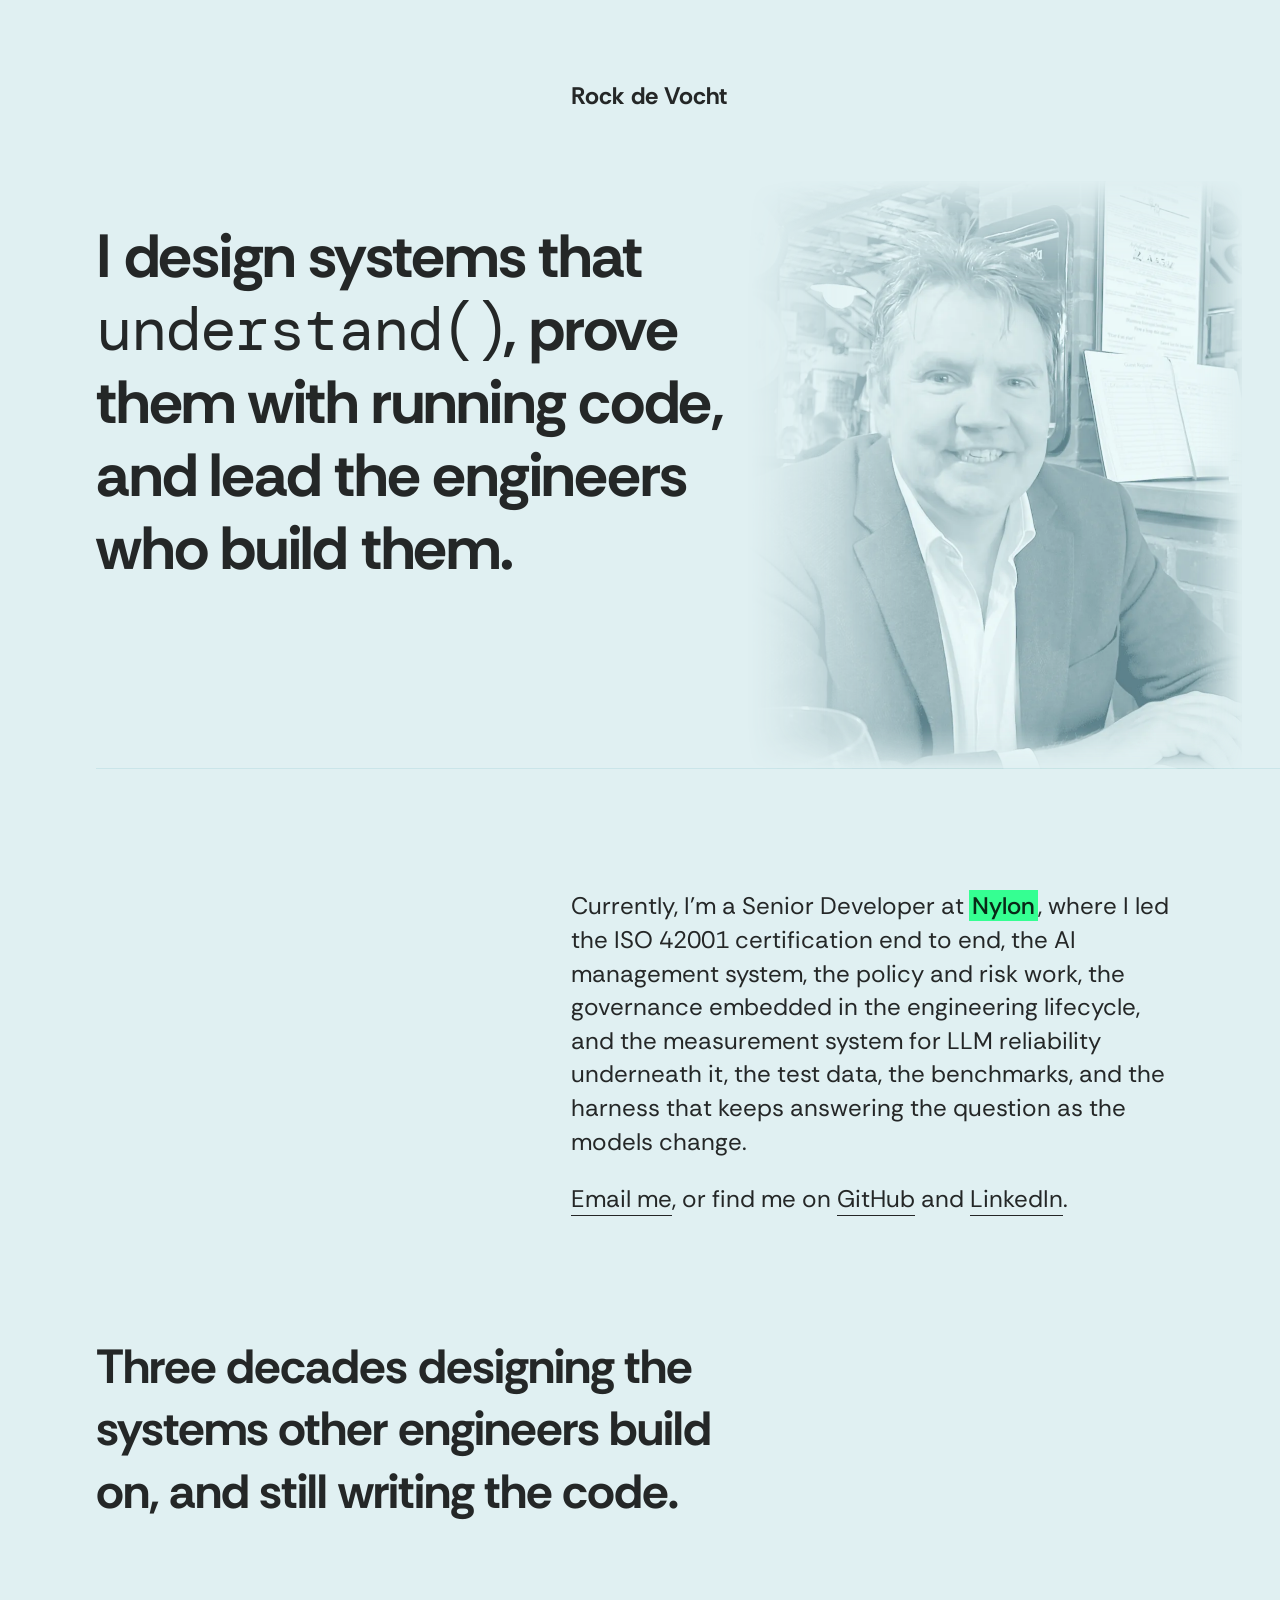
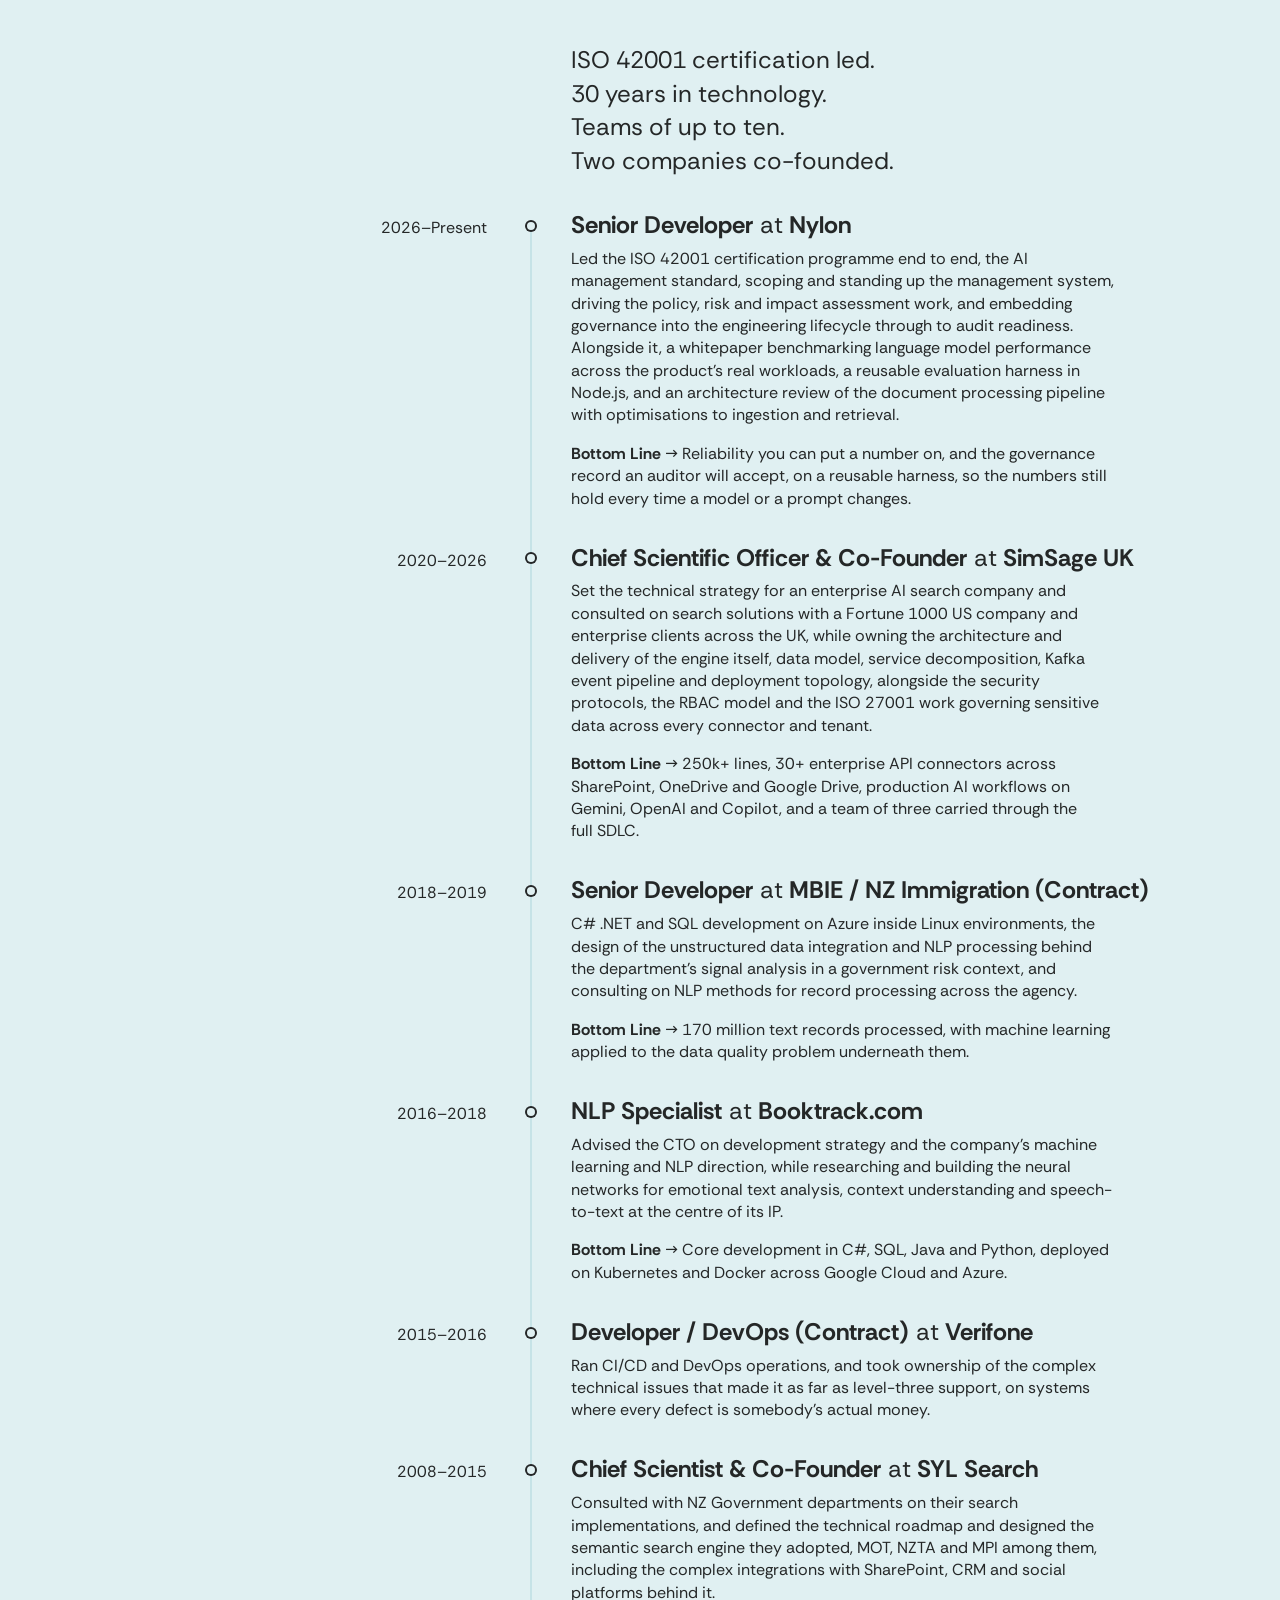
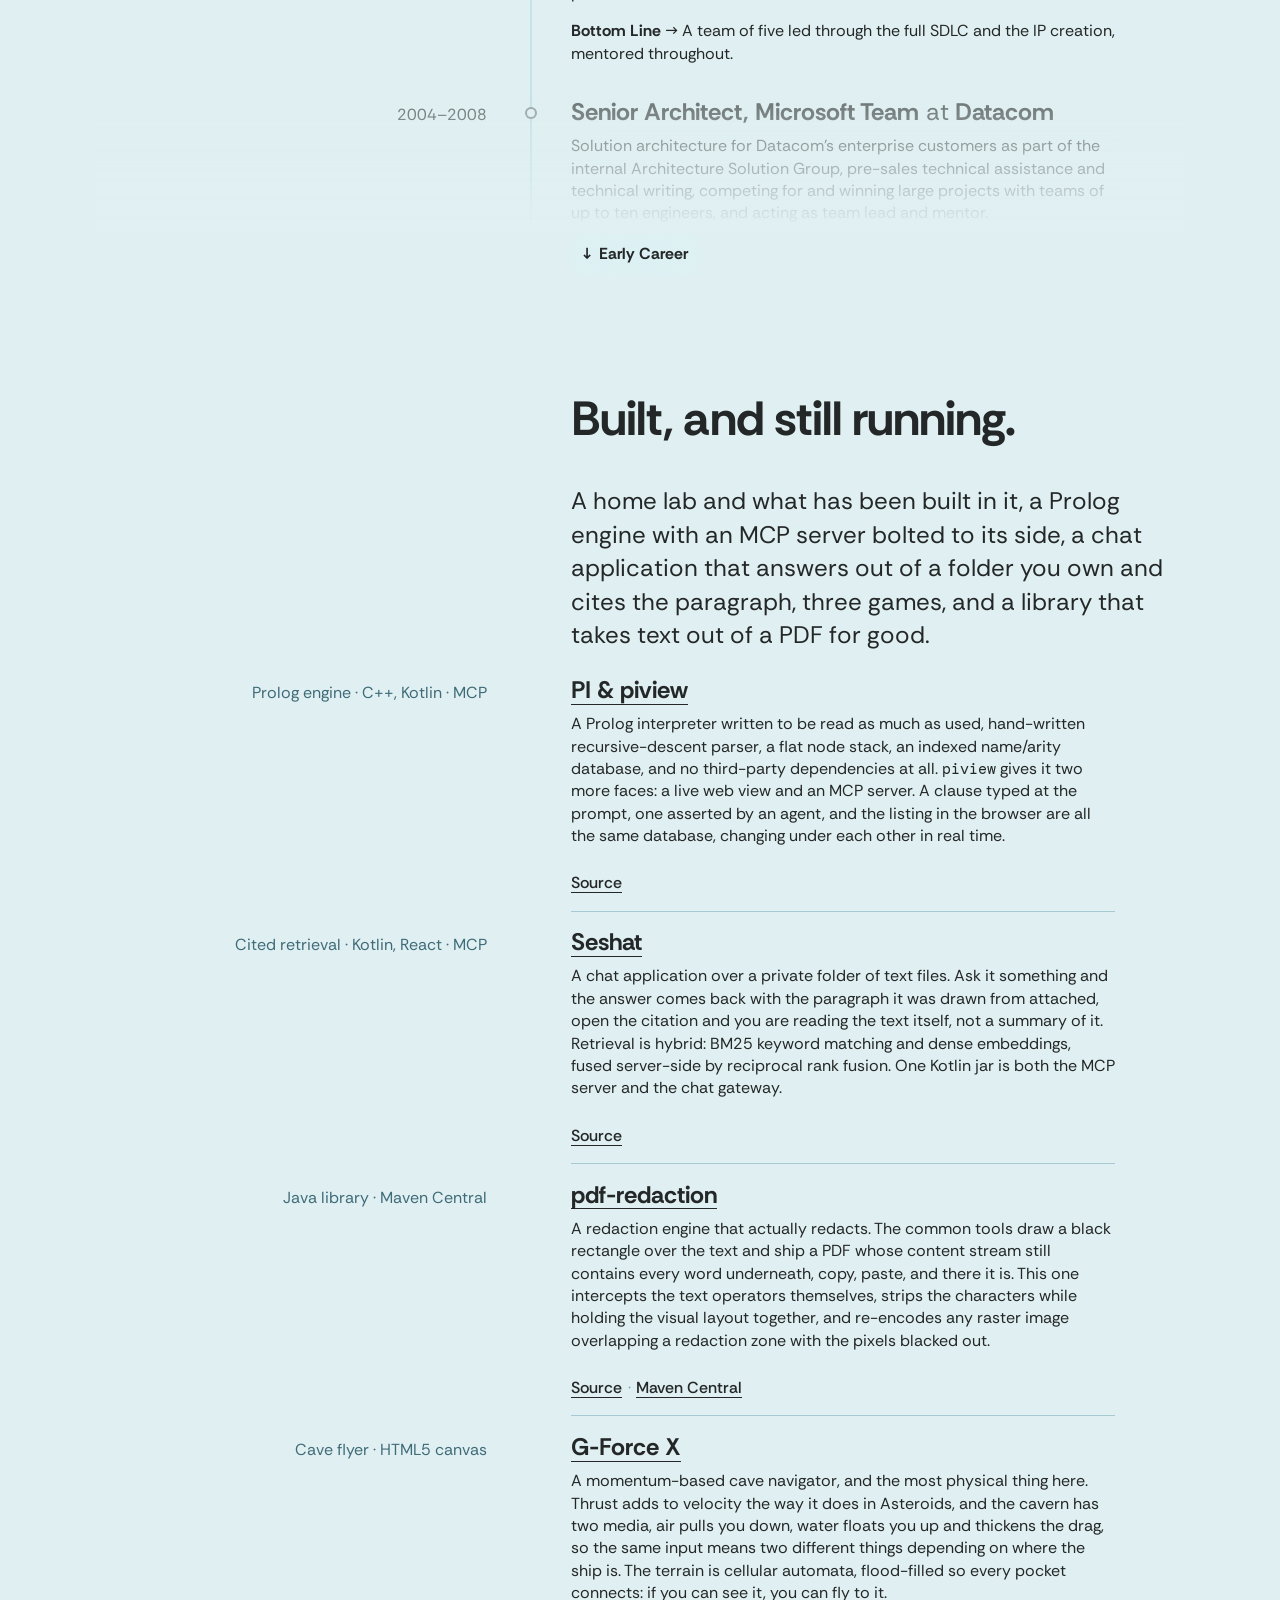
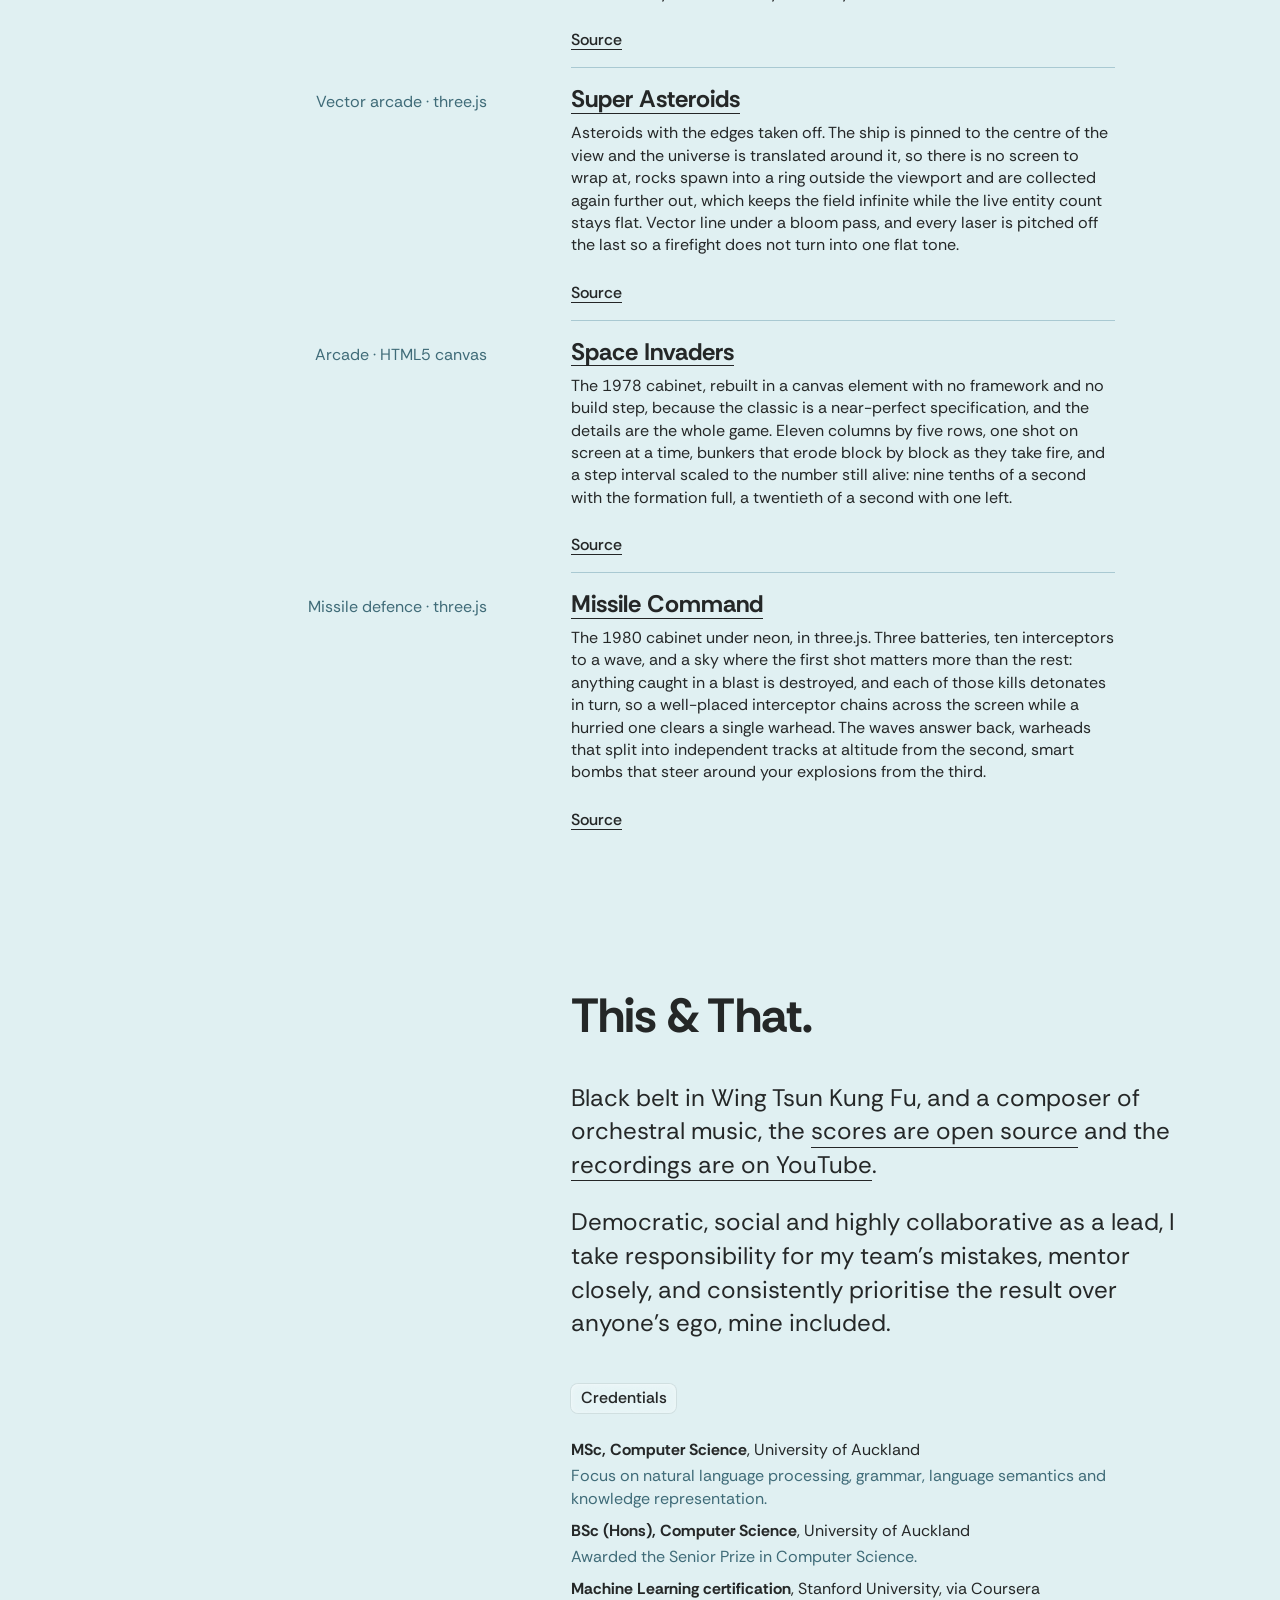
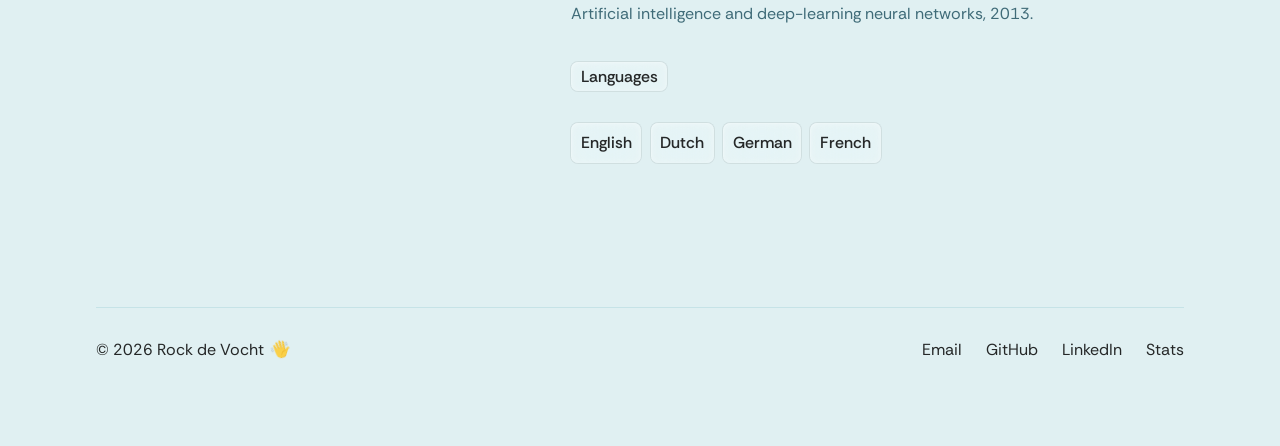
==== commit f1a2c5df: "fix bubble stacking, add Missile Command The bubbles sat at z-index 6, but site.js wraps every .rgbs" ====
--- a/index.html
+++ b/index.html
@@ -306,6 +306,14 @@
                         <h3><a class="rgbsplit" href="https://github.com/rock3125/spaceinvaders" target="_blank" rel="noopener">Space Invaders</a></h3>
                         <p>The 1978 cabinet, rebuilt in a canvas element with no framework and no build step, because the classic is a near-perfect specification, and the details are the whole game. Eleven columns by five rows, one shot on screen at a time, bunkers that erode block by block as they take fire, and a step interval scaled to the number still alive: nine tenths of a second with the formation full, a twentieth of a second with one left.</p>
                         <p class="links"><span class="peek" style="--shot: #145c22"><a href="https://github.com/rock3125/spaceinvaders" target="_blank" rel="noopener">Source</a><span class="shot" aria-hidden="true"><img src="assets/shots/invaders.webp" alt="" width="195" height="230" loading="lazy" decoding="async" /></span></span></p>
+                    </div>
+                </div>
+                <div class="exp">
+                    <div class="kind">Missile defence &middot; three.js</div>
+                    <div class="details">
+                        <h3><a class="rgbsplit" href="https://github.com/rock3125/missile-command" target="_blank" rel="noopener">Missile Command</a></h3>
+                        <p>The 1980 cabinet under neon, in three.js. Three batteries, ten interceptors to a wave, and a sky where the first shot matters more than the rest: anything caught in a blast is destroyed, and each of those kills detonates in turn, so a well-placed interceptor chains across the screen while a hurried one clears a single warhead. The waves answer back, warheads that split into independent tracks at altitude from the second, smart bombs that steer around your explosions from the third.</p>
+                        <p class="links"><span class="peek" style="--shot: #564e44"><a href="https://github.com/rock3125/missile-command" target="_blank" rel="noopener">Source</a><span class="shot" aria-hidden="true"><img src="assets/shots/missile.webp" alt="" width="409" height="230" loading="lazy" decoding="async" /></span></span></p>
                     </div>
                 </div>
             </div>
--- a/assets/site.css
+++ b/assets/site.css
@@ -862,7 +862,7 @@
    keyboard focus both open it; coarse pointers never do. */
 .builds .peek { position: relative; }
 .builds .peek:hover,
-.builds .peek:focus-within { z-index: 6; }
+.builds .peek:focus-within { z-index: 40; }   /* clears .rgbsplit .link (20) and its underline (30) */
 
 .builds .shot {
     --tail: 10px;
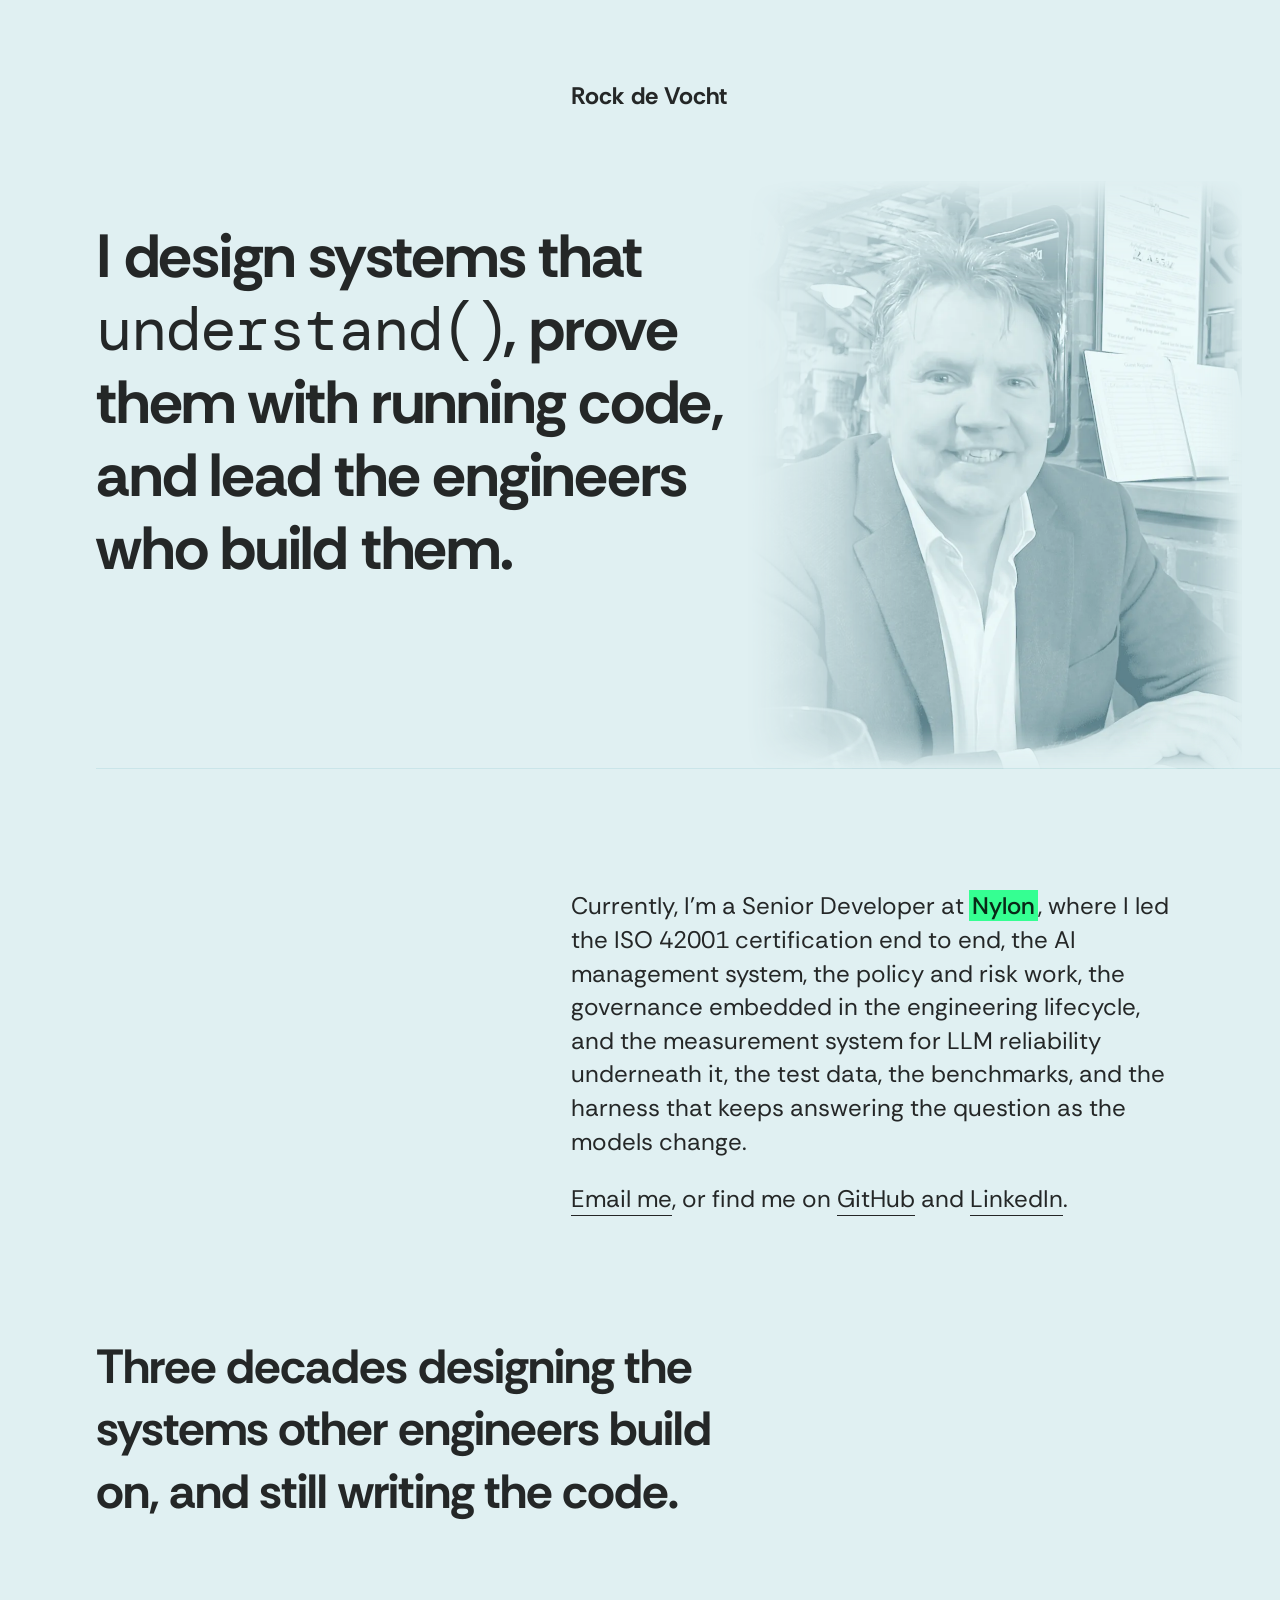
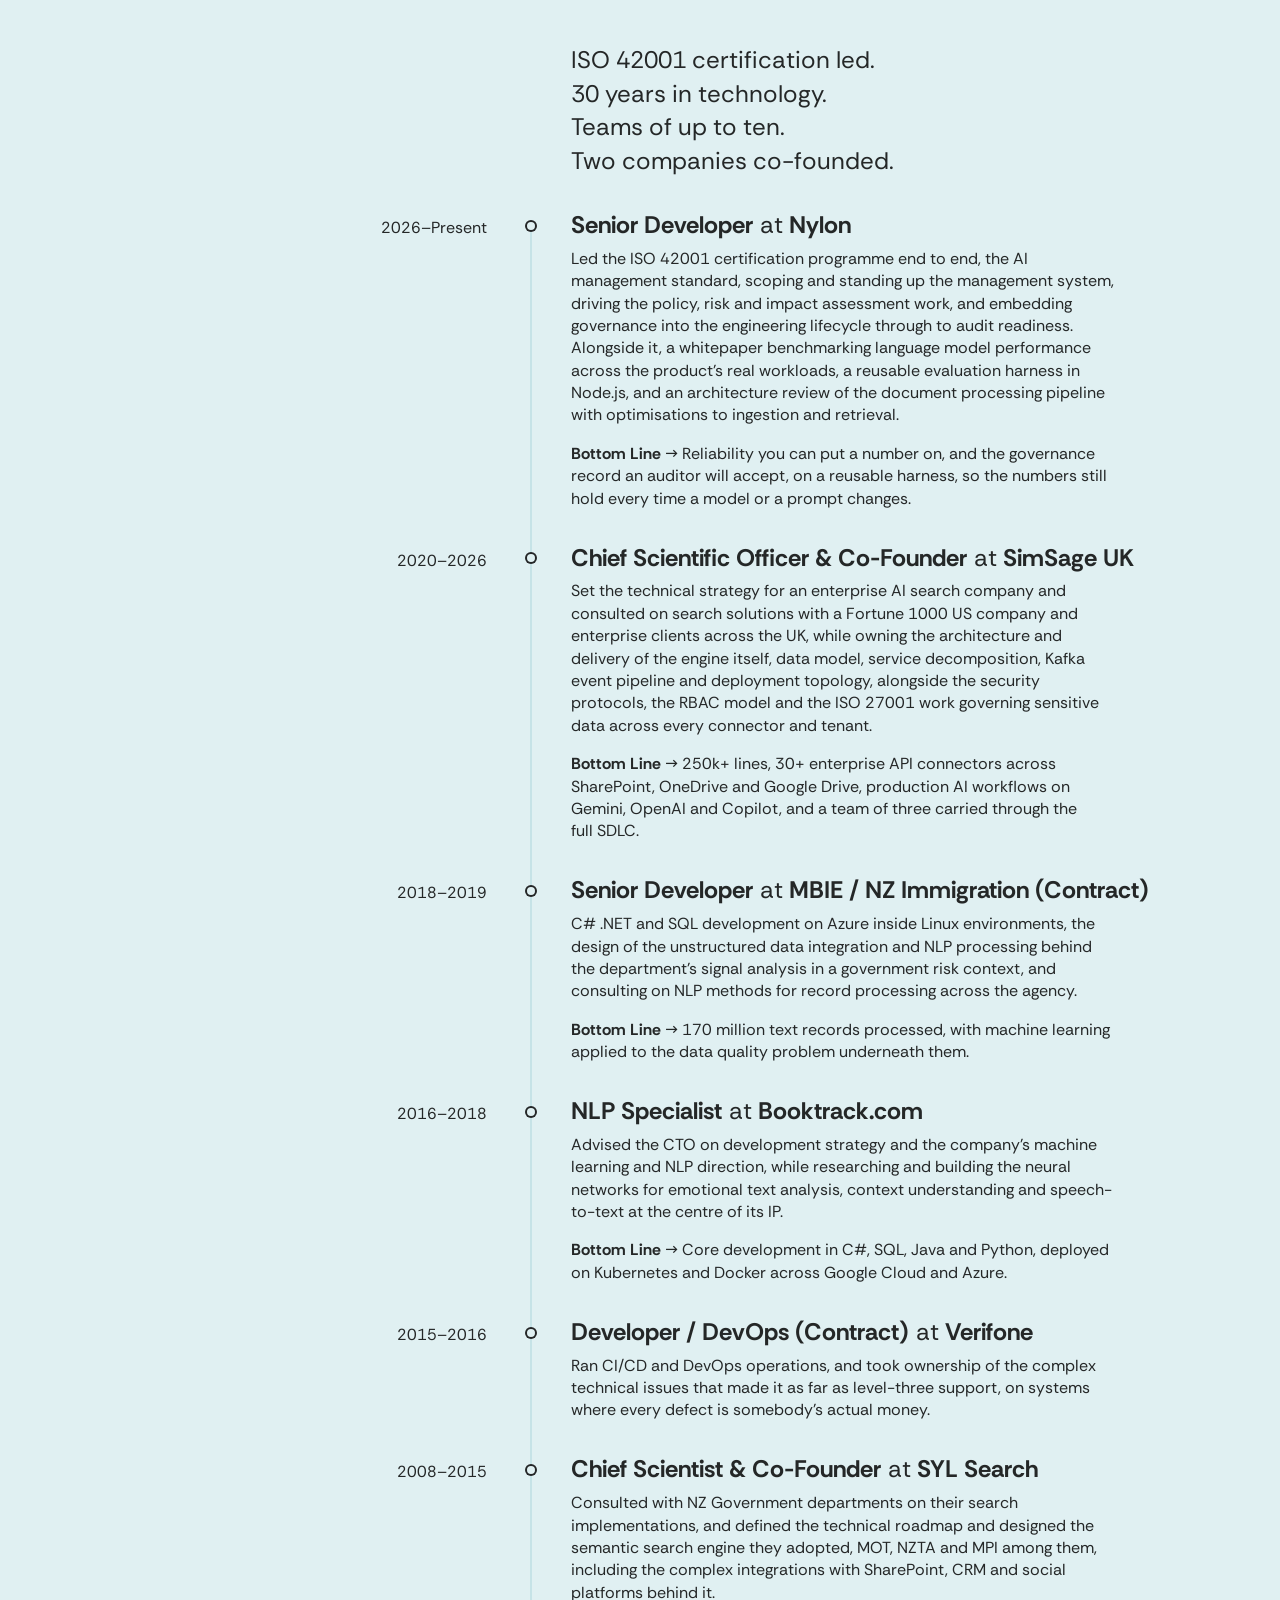
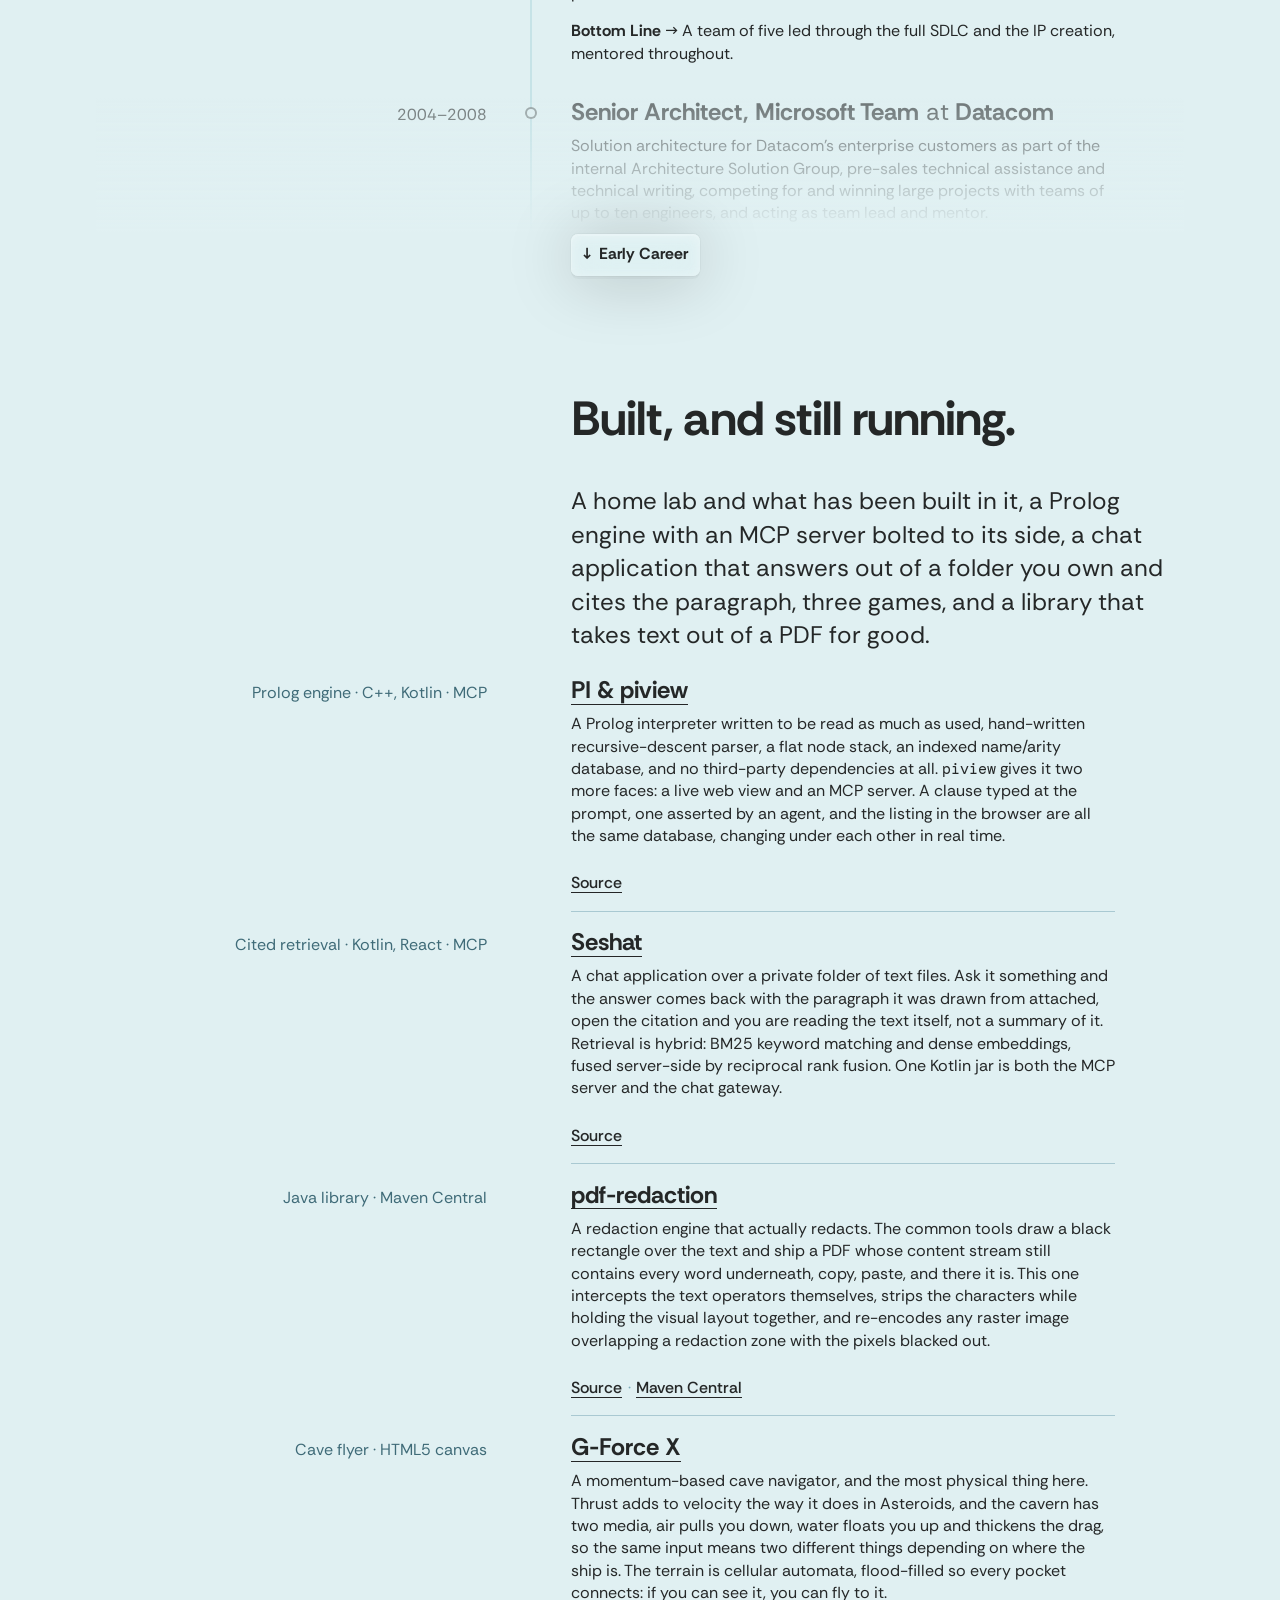
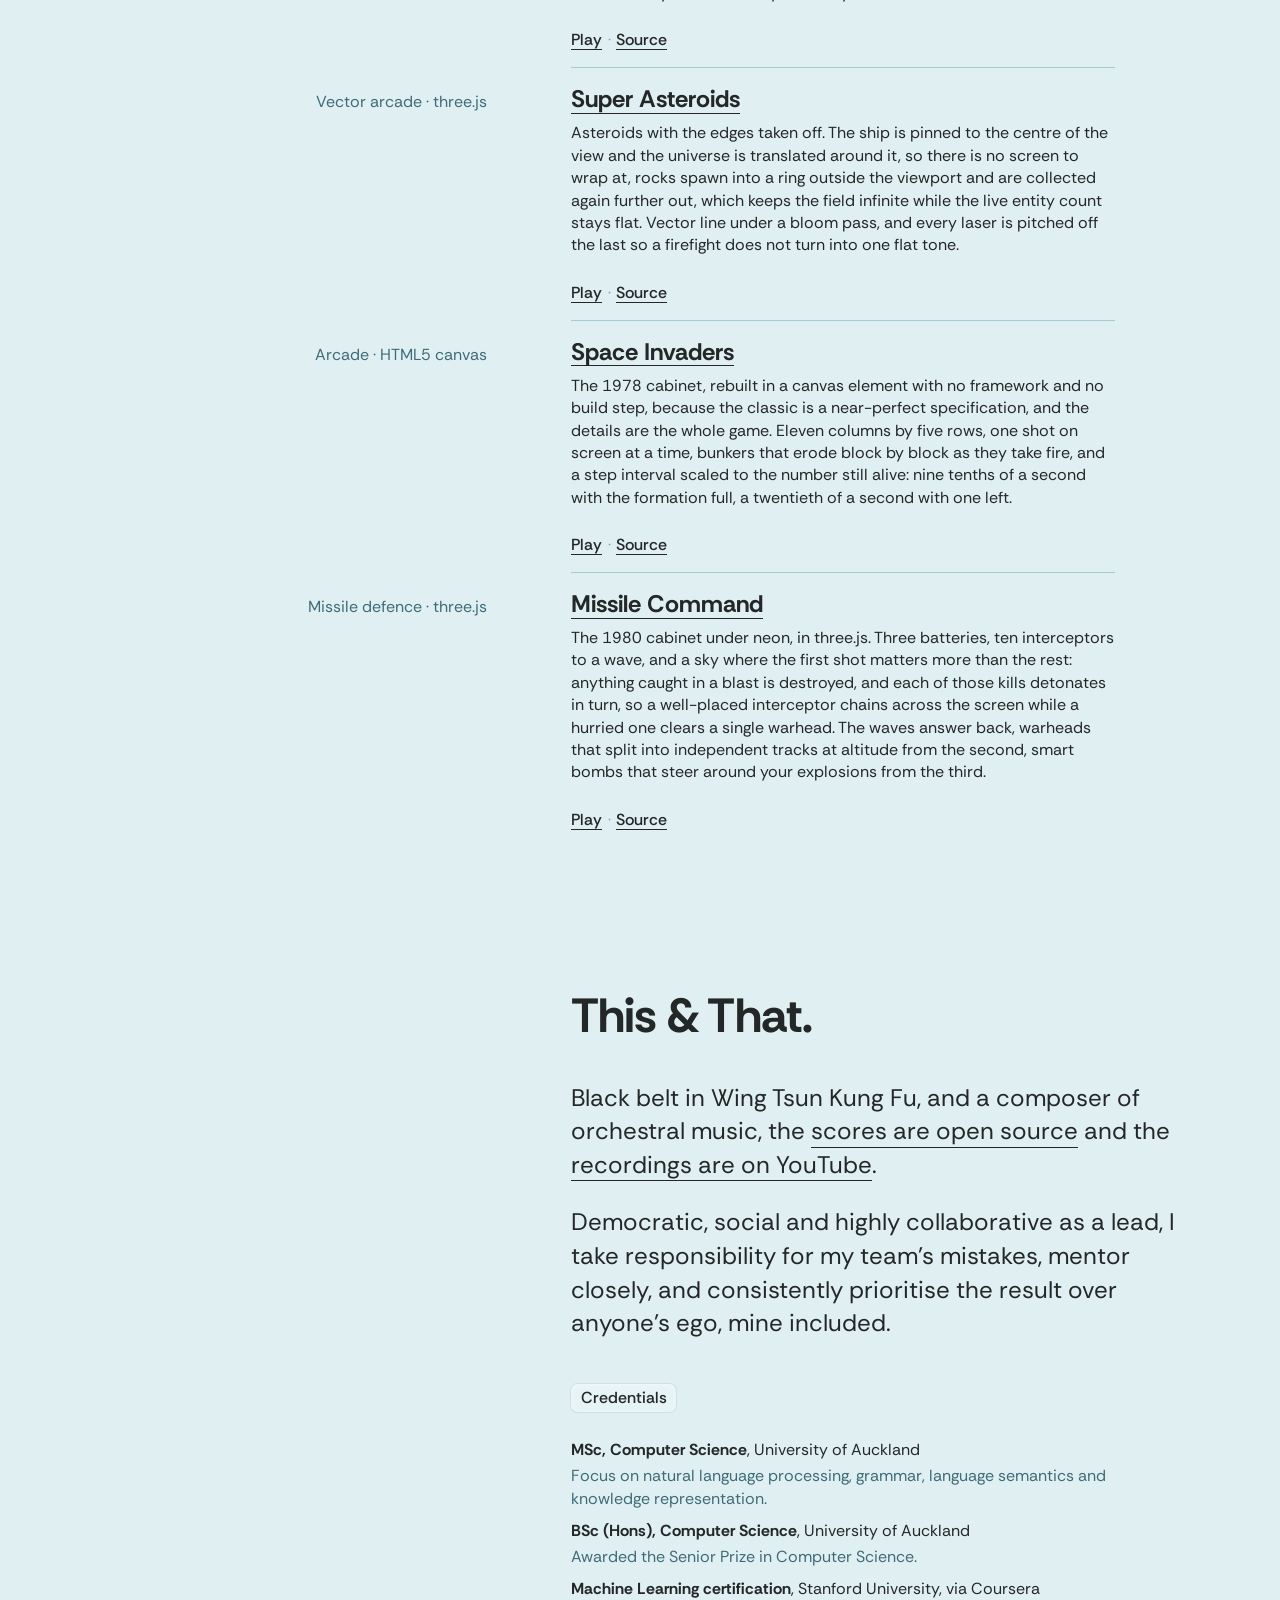
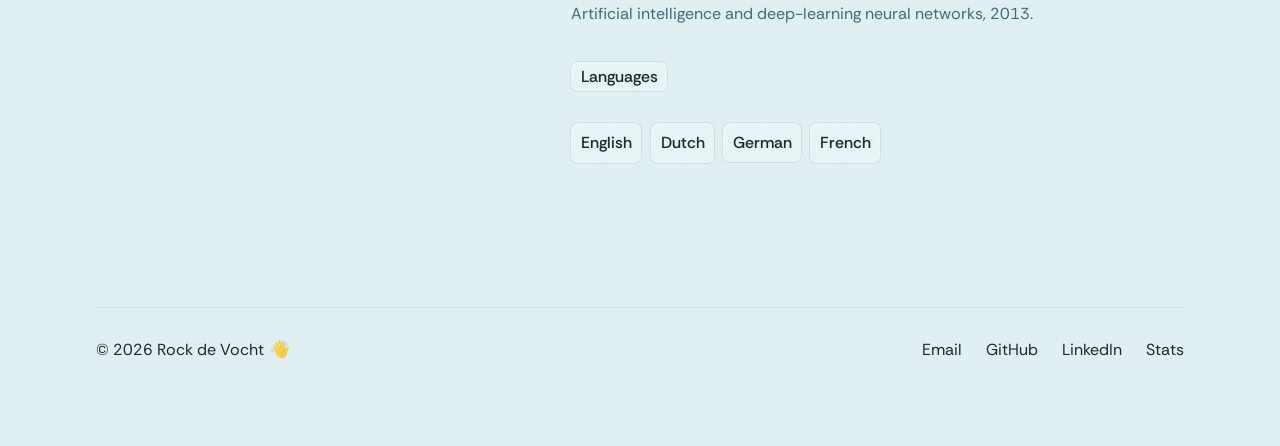
==== commit 74b3ef6b: "build the four games into /games and restore the Play links spaceinvaders, gforce and missile-comman" ====
--- a/index.html
+++ b/index.html
@@ -287,33 +287,33 @@
                 <div class="exp">
                     <div class="kind">Cave flyer &middot; HTML5 canvas</div>
                     <div class="details">
-                        <h3><a class="rgbsplit" href="https://github.com/rock3125/gforcex-js" target="_blank" rel="noopener">G-Force X</a></h3>
+                        <h3><a class="rgbsplit" href="games/gforce/" target="_blank" rel="noopener">G-Force X</a></h3>
                         <p>A momentum-based cave navigator, and the most physical thing here. Thrust adds to velocity the way it does in Asteroids, and the cavern has two media, air pulls you down, water floats you up and thickens the drag, so the same input means two different things depending on where the ship is. The terrain is cellular automata, flood-filled so every pocket connects: if you can see it, you can fly to it.</p>
-                        <p class="links"><span class="peek" style="--shot: #11283f"><a href="https://github.com/rock3125/gforcex-js" target="_blank" rel="noopener">Source</a><span class="shot" aria-hidden="true"><img src="assets/shots/gforce.webp" alt="" width="439" height="230" loading="lazy" decoding="async" /></span></span></p>
+                        <p class="links"><a href="games/gforce/" target="_blank" rel="noopener">Play</a> <span class="sep">&middot;</span> <span class="peek" style="--shot: #11283f"><a href="https://github.com/rock3125/gforcex-js" target="_blank" rel="noopener">Source</a><span class="shot" aria-hidden="true"><img src="assets/shots/gforce.webp" alt="" width="439" height="230" loading="lazy" decoding="async" /></span></span></p>
                     </div>
                 </div>
                 <div class="exp">
                     <div class="kind">Vector arcade &middot; three.js</div>
                     <div class="details">
-                        <h3><a class="rgbsplit" href="https://github.com/rock3125/super-asteroids" target="_blank" rel="noopener">Super Asteroids</a></h3>
+                        <h3><a class="rgbsplit" href="games/super-asteroids/" target="_blank" rel="noopener">Super Asteroids</a></h3>
                         <p>Asteroids with the edges taken off. The ship is pinned to the centre of the view and the universe is translated around it, so there is no screen to wrap at, rocks spawn into a ring outside the viewport and are collected again further out, which keeps the field infinite while the live entity count stays flat. Vector line under a bloom pass, and every laser is pitched off the last so a firefight does not turn into one flat tone.</p>
-                        <p class="links"><span class="peek" style="--shot: #2d2638"><a href="https://github.com/rock3125/super-asteroids" target="_blank" rel="noopener">Source</a><span class="shot" aria-hidden="true"><img src="assets/shots/asteroids.webp" alt="" width="409" height="230" loading="lazy" decoding="async" /></span></span></p>
+                        <p class="links"><a href="games/super-asteroids/" target="_blank" rel="noopener">Play</a> <span class="sep">&middot;</span> <span class="peek" style="--shot: #2d2638"><a href="https://github.com/rock3125/super-asteroids" target="_blank" rel="noopener">Source</a><span class="shot" aria-hidden="true"><img src="assets/shots/asteroids.webp" alt="" width="409" height="230" loading="lazy" decoding="async" /></span></span></p>
                     </div>
                 </div>
                 <div class="exp">
                     <div class="kind">Arcade &middot; HTML5 canvas</div>
                     <div class="details">
-                        <h3><a class="rgbsplit" href="https://github.com/rock3125/spaceinvaders" target="_blank" rel="noopener">Space Invaders</a></h3>
+                        <h3><a class="rgbsplit" href="games/spaceinvaders/" target="_blank" rel="noopener">Space Invaders</a></h3>
                         <p>The 1978 cabinet, rebuilt in a canvas element with no framework and no build step, because the classic is a near-perfect specification, and the details are the whole game. Eleven columns by five rows, one shot on screen at a time, bunkers that erode block by block as they take fire, and a step interval scaled to the number still alive: nine tenths of a second with the formation full, a twentieth of a second with one left.</p>
-                        <p class="links"><span class="peek" style="--shot: #145c22"><a href="https://github.com/rock3125/spaceinvaders" target="_blank" rel="noopener">Source</a><span class="shot" aria-hidden="true"><img src="assets/shots/invaders.webp" alt="" width="195" height="230" loading="lazy" decoding="async" /></span></span></p>
+                        <p class="links"><a href="games/spaceinvaders/" target="_blank" rel="noopener">Play</a> <span class="sep">&middot;</span> <span class="peek" style="--shot: #145c22"><a href="https://github.com/rock3125/spaceinvaders" target="_blank" rel="noopener">Source</a><span class="shot" aria-hidden="true"><img src="assets/shots/invaders.webp" alt="" width="195" height="230" loading="lazy" decoding="async" /></span></span></p>
                     </div>
                 </div>
                 <div class="exp">
                     <div class="kind">Missile defence &middot; three.js</div>
                     <div class="details">
-                        <h3><a class="rgbsplit" href="https://github.com/rock3125/missile-command" target="_blank" rel="noopener">Missile Command</a></h3>
+                        <h3><a class="rgbsplit" href="games/missile-command/" target="_blank" rel="noopener">Missile Command</a></h3>
                         <p>The 1980 cabinet under neon, in three.js. Three batteries, ten interceptors to a wave, and a sky where the first shot matters more than the rest: anything caught in a blast is destroyed, and each of those kills detonates in turn, so a well-placed interceptor chains across the screen while a hurried one clears a single warhead. The waves answer back, warheads that split into independent tracks at altitude from the second, smart bombs that steer around your explosions from the third.</p>
-                        <p class="links"><span class="peek" style="--shot: #564e44"><a href="https://github.com/rock3125/missile-command" target="_blank" rel="noopener">Source</a><span class="shot" aria-hidden="true"><img src="assets/shots/missile.webp" alt="" width="409" height="230" loading="lazy" decoding="async" /></span></span></p>
+                        <p class="links"><a href="games/missile-command/" target="_blank" rel="noopener">Play</a> <span class="sep">&middot;</span> <span class="peek" style="--shot: #564e44"><a href="https://github.com/rock3125/missile-command" target="_blank" rel="noopener">Source</a><span class="shot" aria-hidden="true"><img src="assets/shots/missile.webp" alt="" width="409" height="230" loading="lazy" decoding="async" /></span></span></p>
                     </div>
                 </div>
             </div>
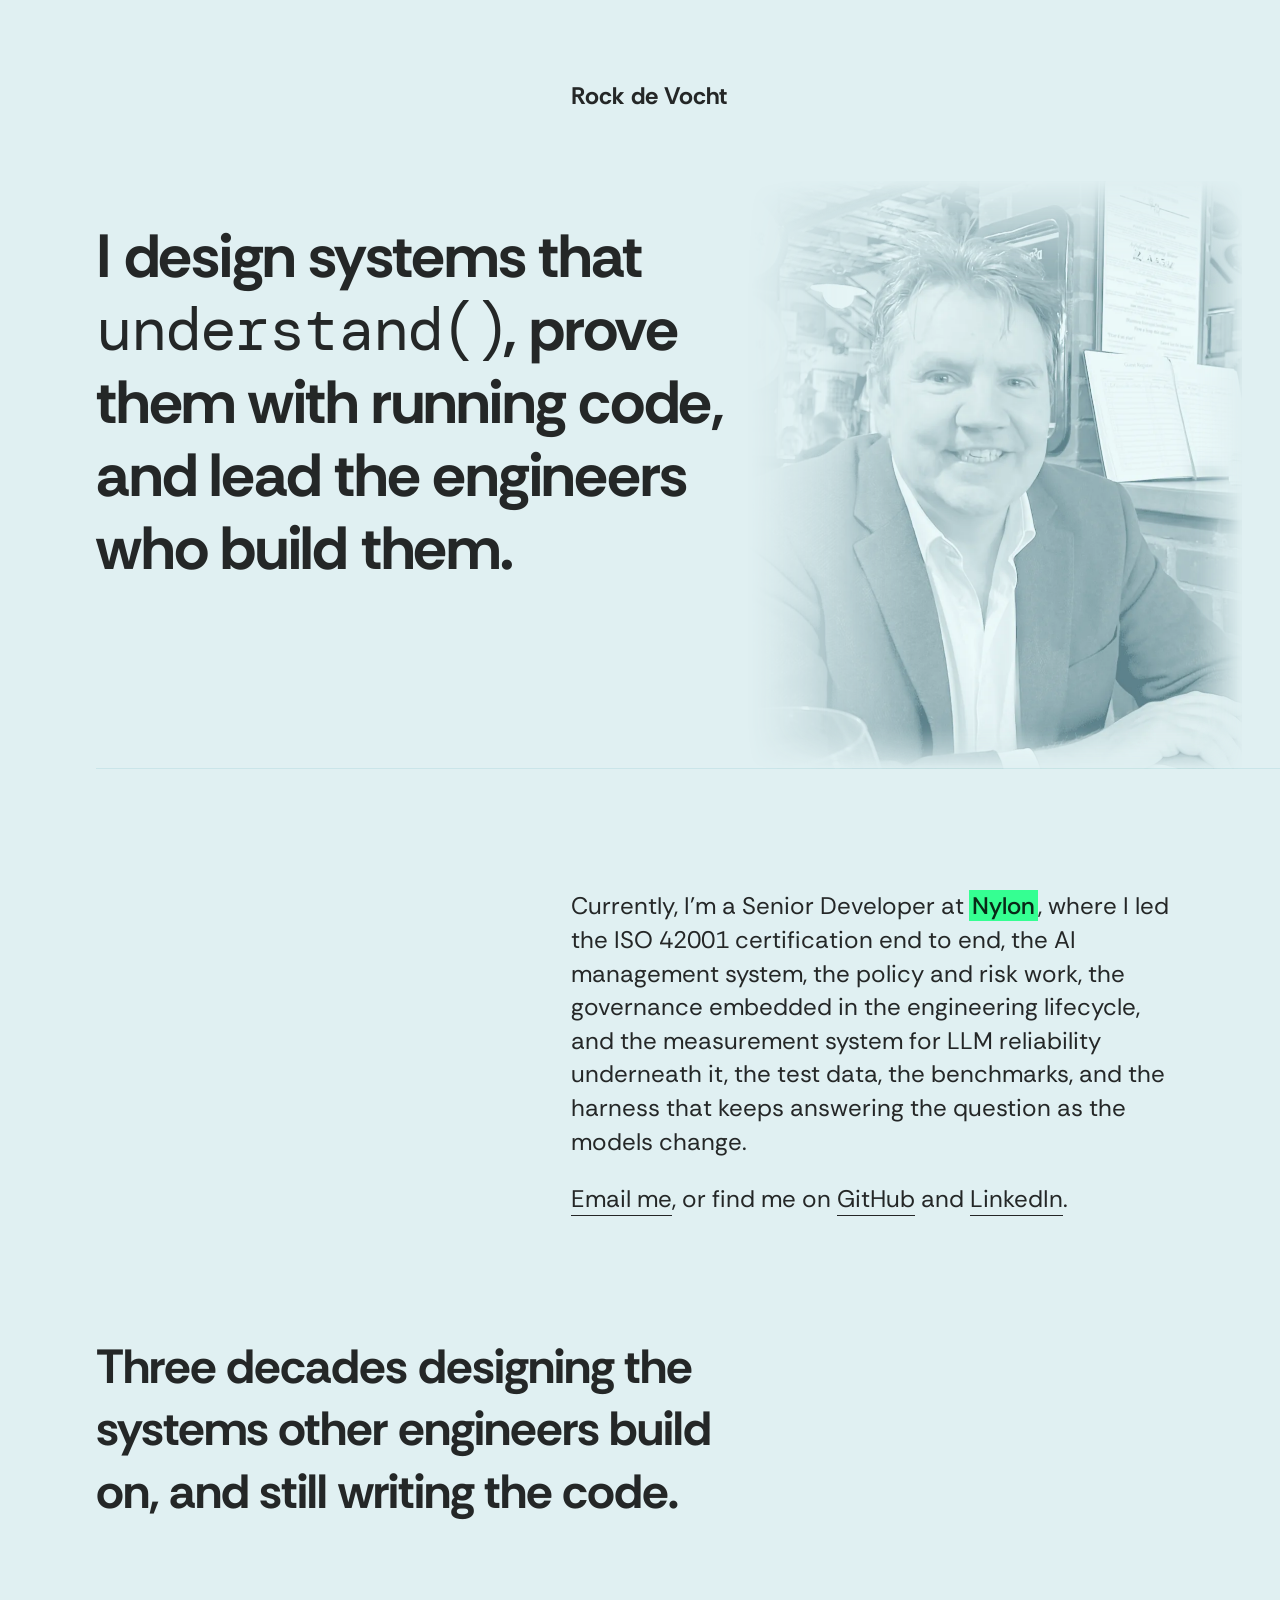
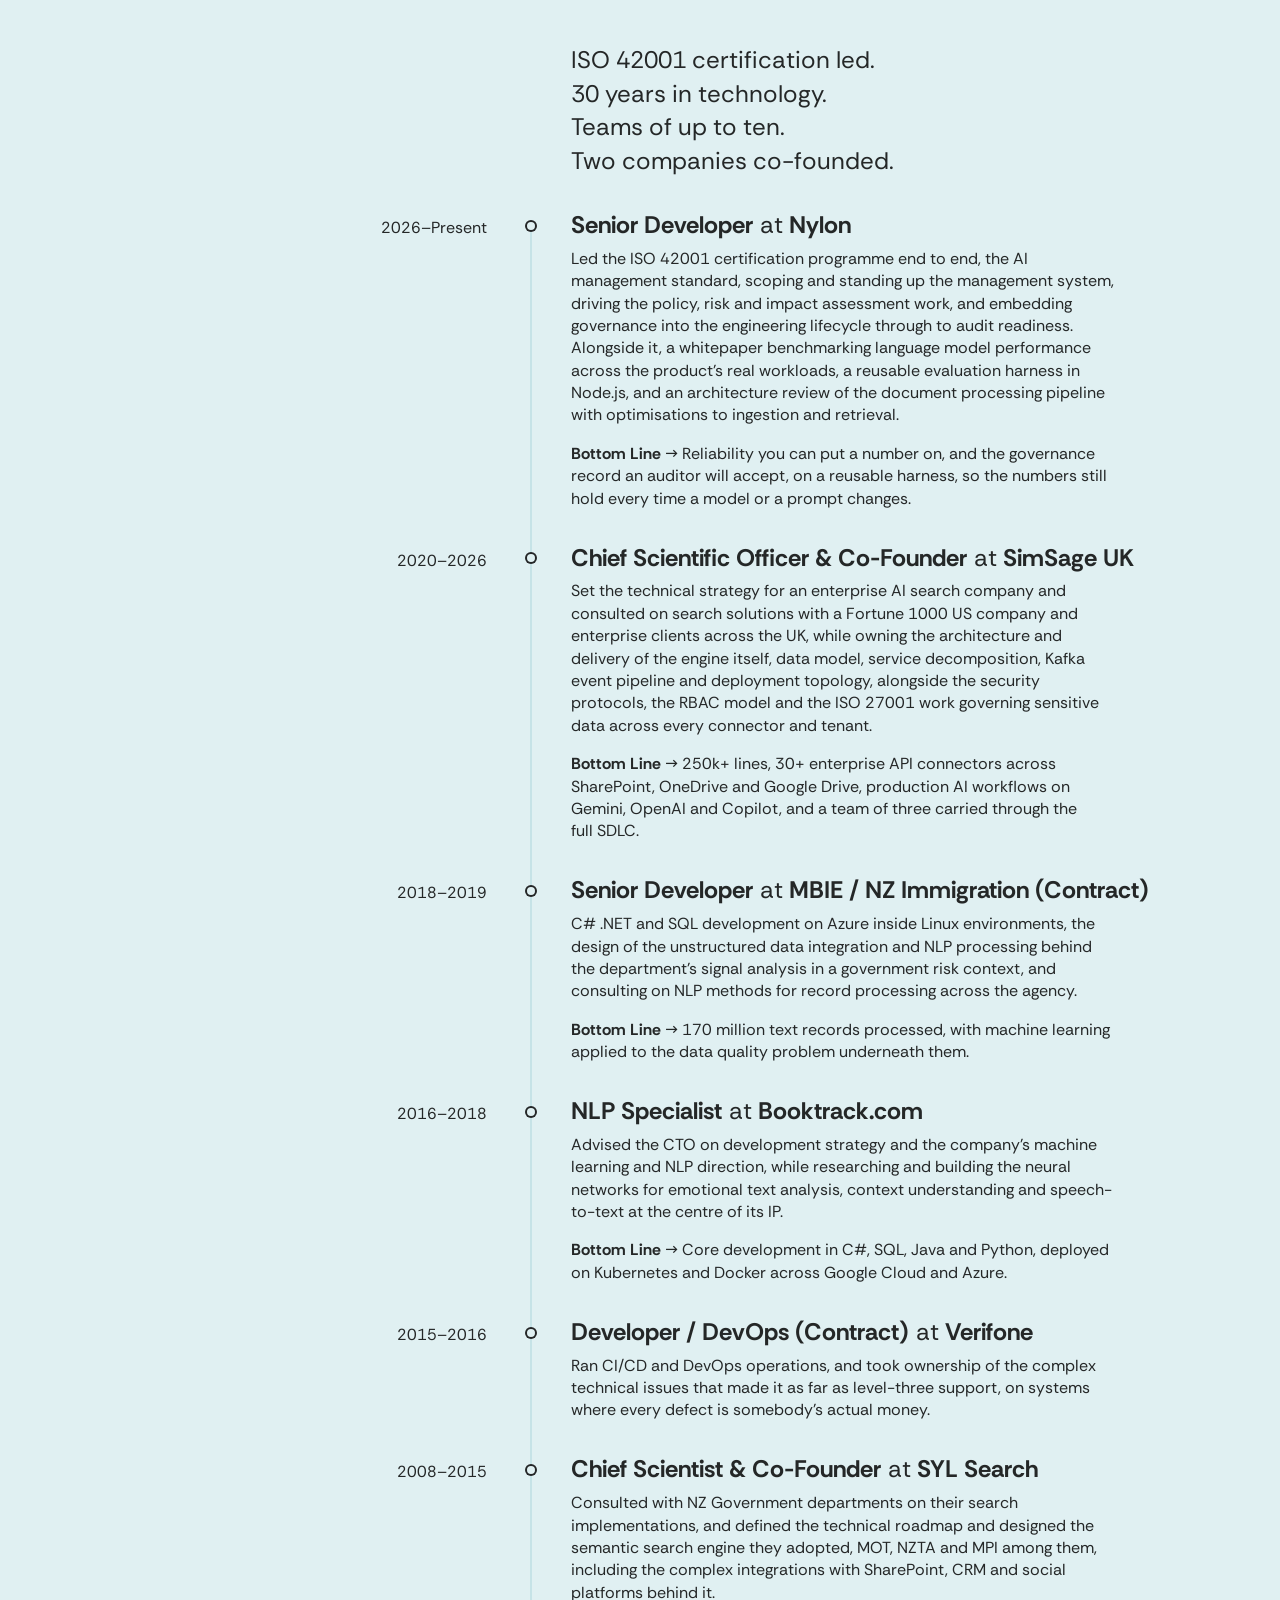
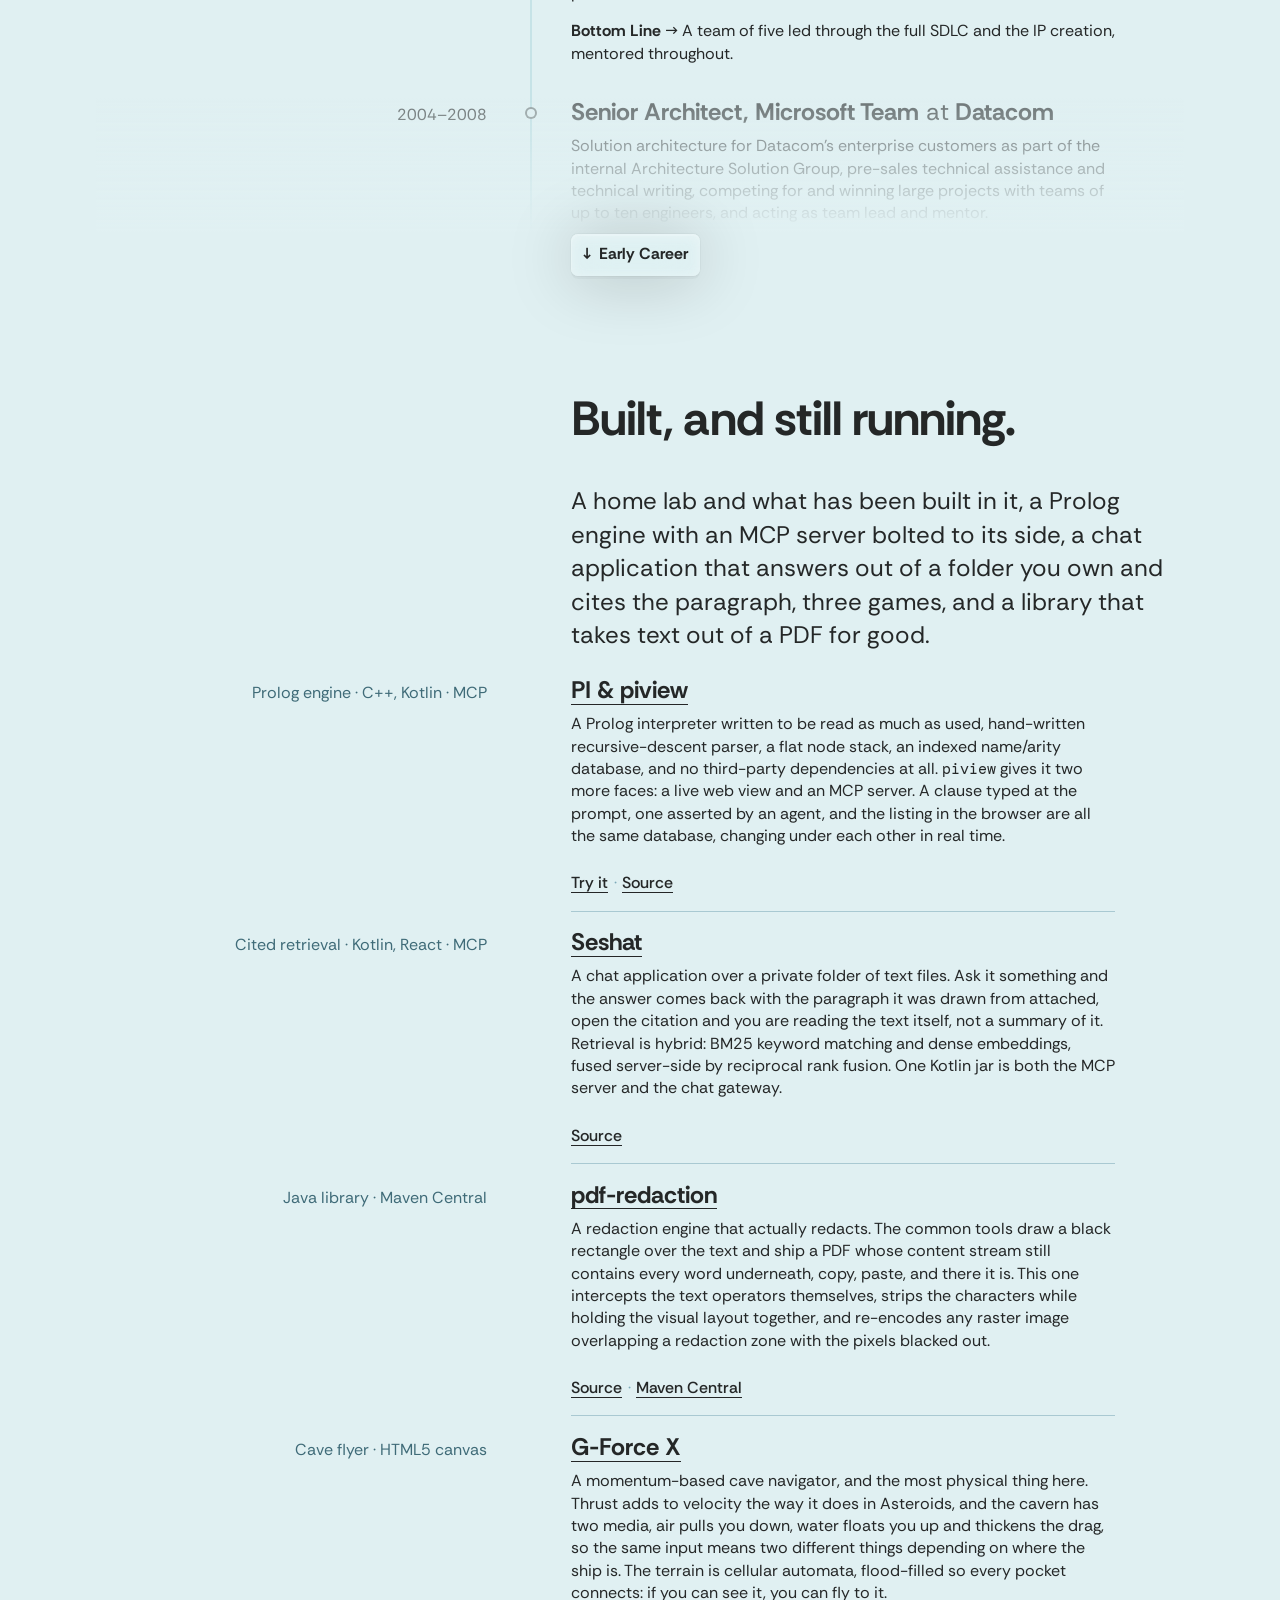
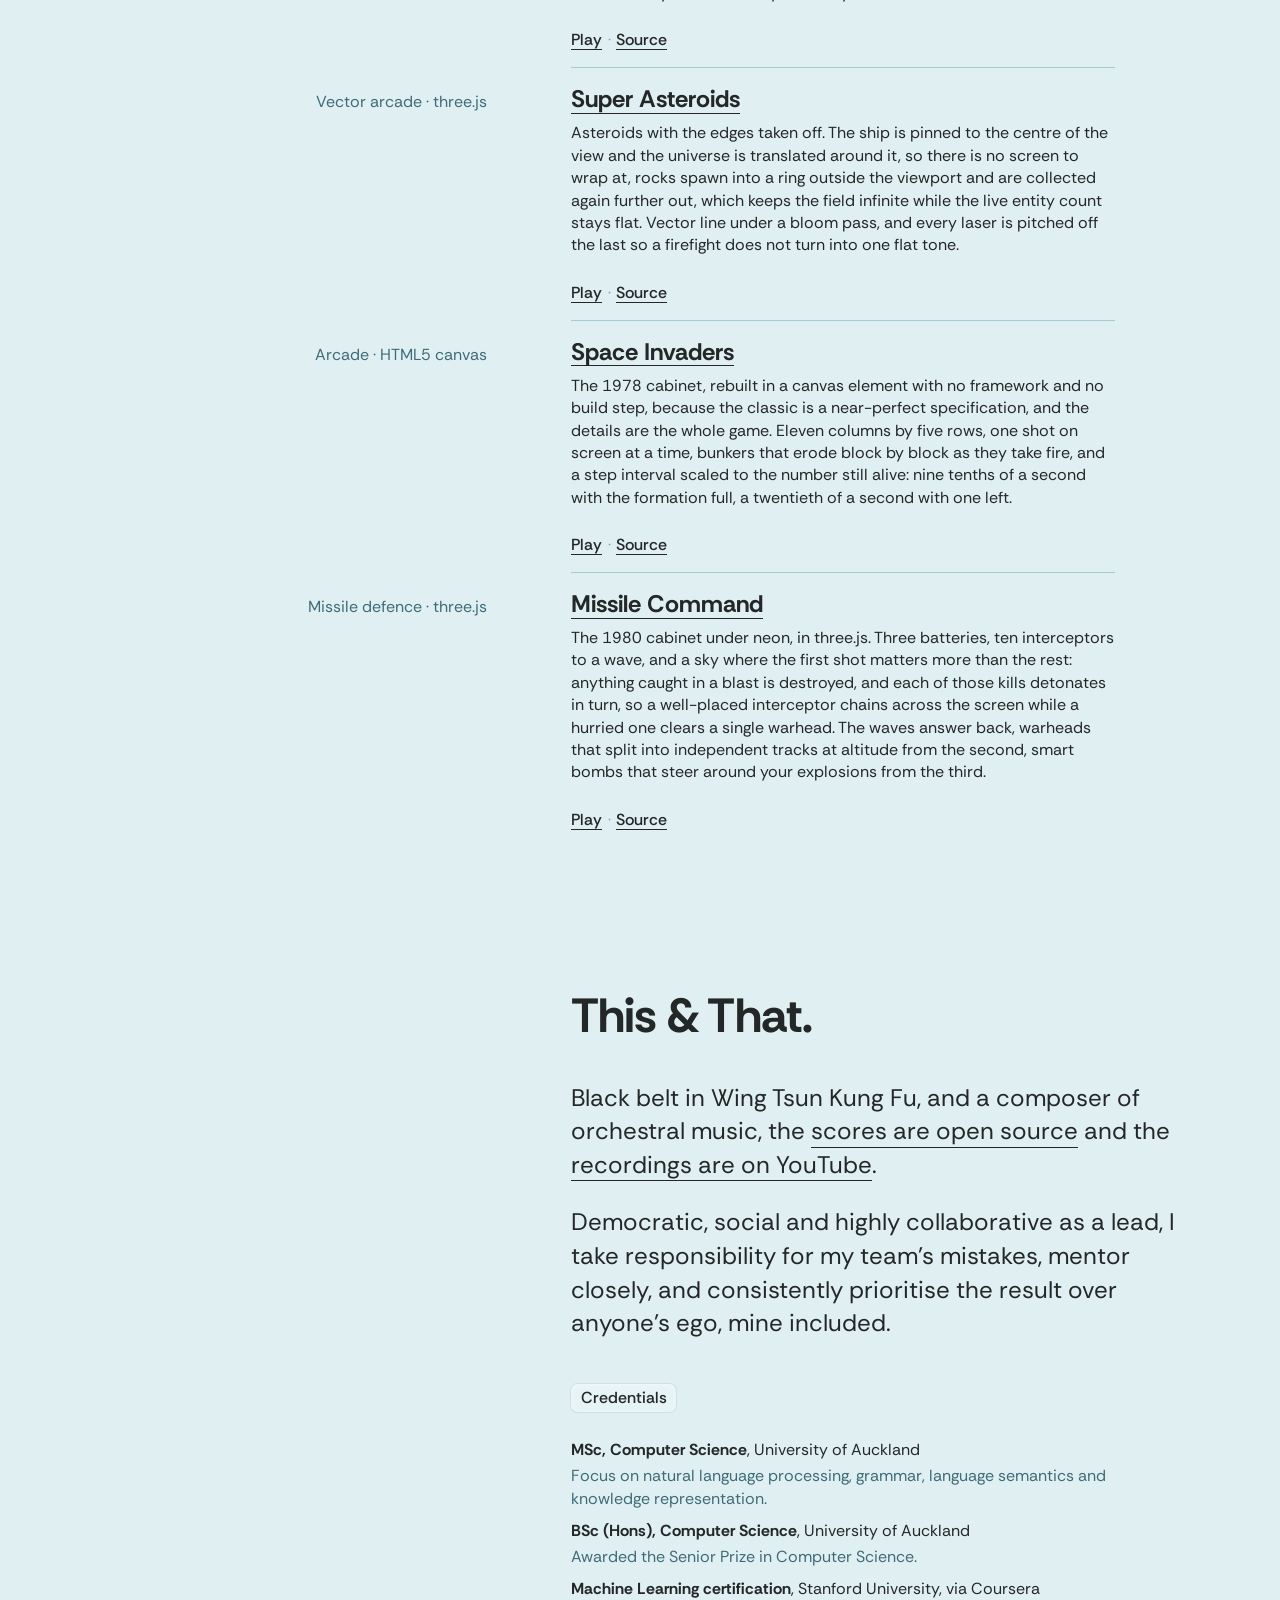
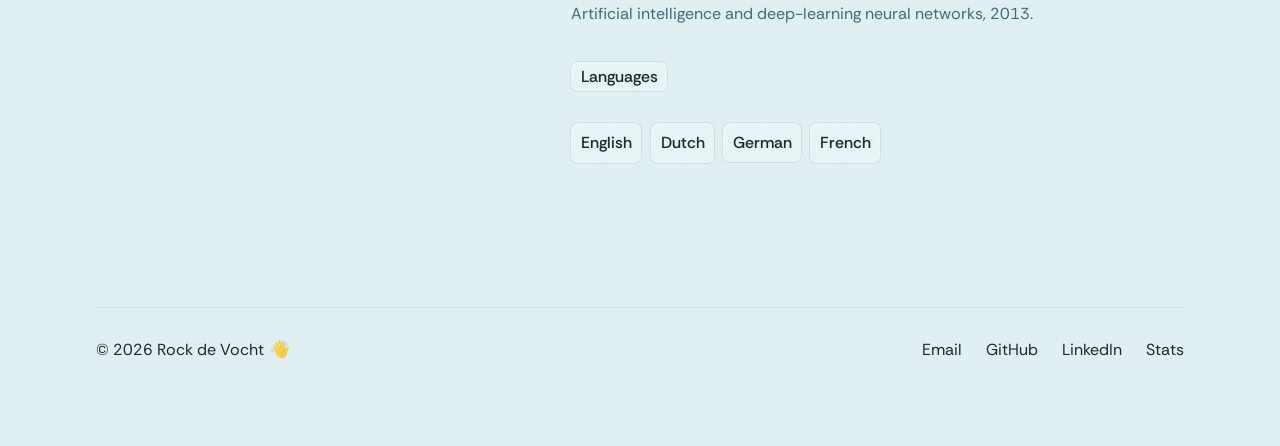
==== commit 889443a2: "build PI Prolog to WebAssembly into /pi, link it from the home page The same C++ engine that backs p" ====
--- a/index.html
+++ b/index.html
@@ -265,7 +265,7 @@
                     <div class="details">
                         <h3><a class="rgbsplit" href="https://github.com/rock3125/pi" target="_blank" rel="noopener">PI &amp; piview</a></h3>
                         <p>A Prolog interpreter written to be read as much as used, hand-written recursive-descent parser, a flat node stack, an indexed name/arity database, and no third-party dependencies at all. <em>piview</em> gives it two more faces: a live web view and an MCP server. A clause typed at the prompt, one asserted by an agent, and the listing in the browser are all the same database, changing under each other in real time.</p>
-                        <p class="links"><span class="peek" style="--shot: #869399"><a href="https://github.com/rock3125/pi" target="_blank" rel="noopener">Source</a><span class="shot" aria-hidden="true"><img src="assets/shots/pi.webp" alt="" width="436" height="230" loading="lazy" decoding="async" /></span></span></p>
+                        <p class="links"><a href="pi/" target="_blank" rel="noopener">Try it</a> <span class="sep">&middot;</span> <span class="peek" style="--shot: #869399"><a href="https://github.com/rock3125/pi" target="_blank" rel="noopener">Source</a><span class="shot" aria-hidden="true"><img src="assets/shots/pi.webp" alt="" width="436" height="230" loading="lazy" decoding="async" /></span></span></p>
                     </div>
                 </div>
                 <div class="exp">
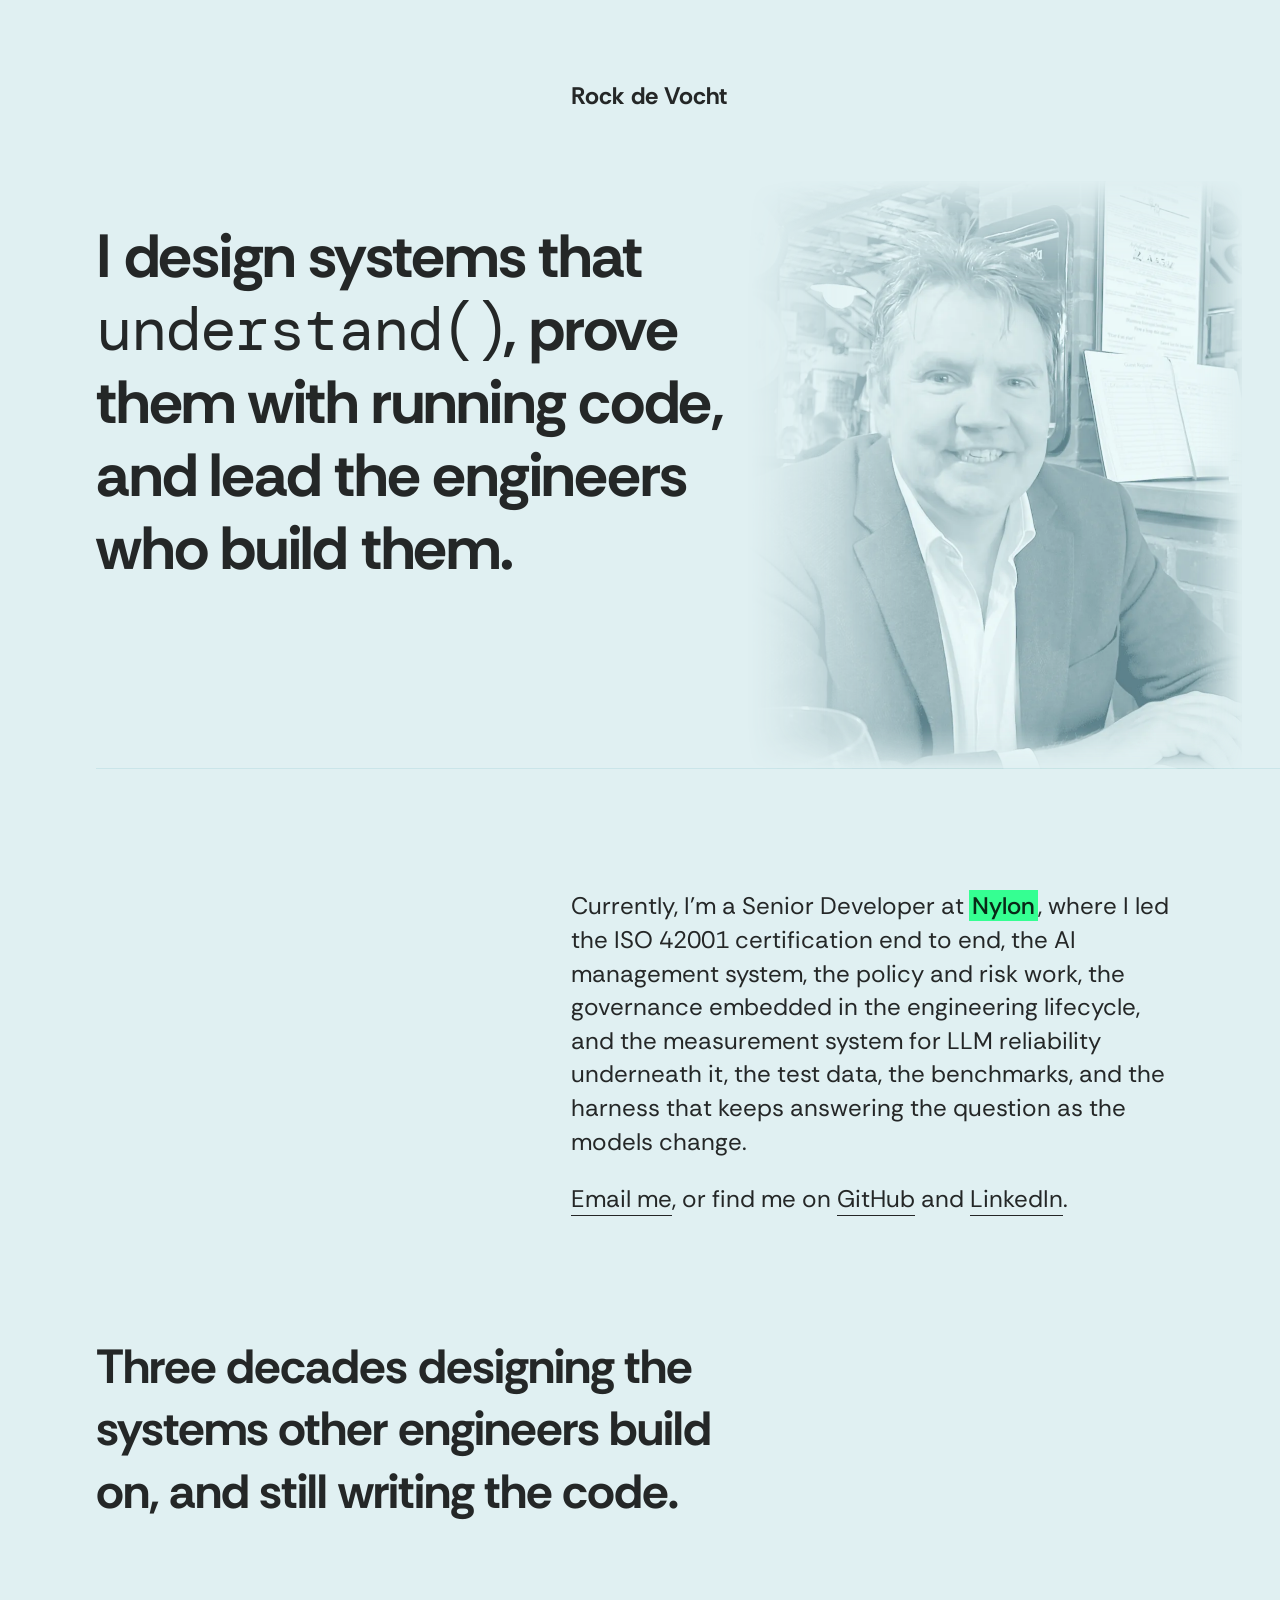
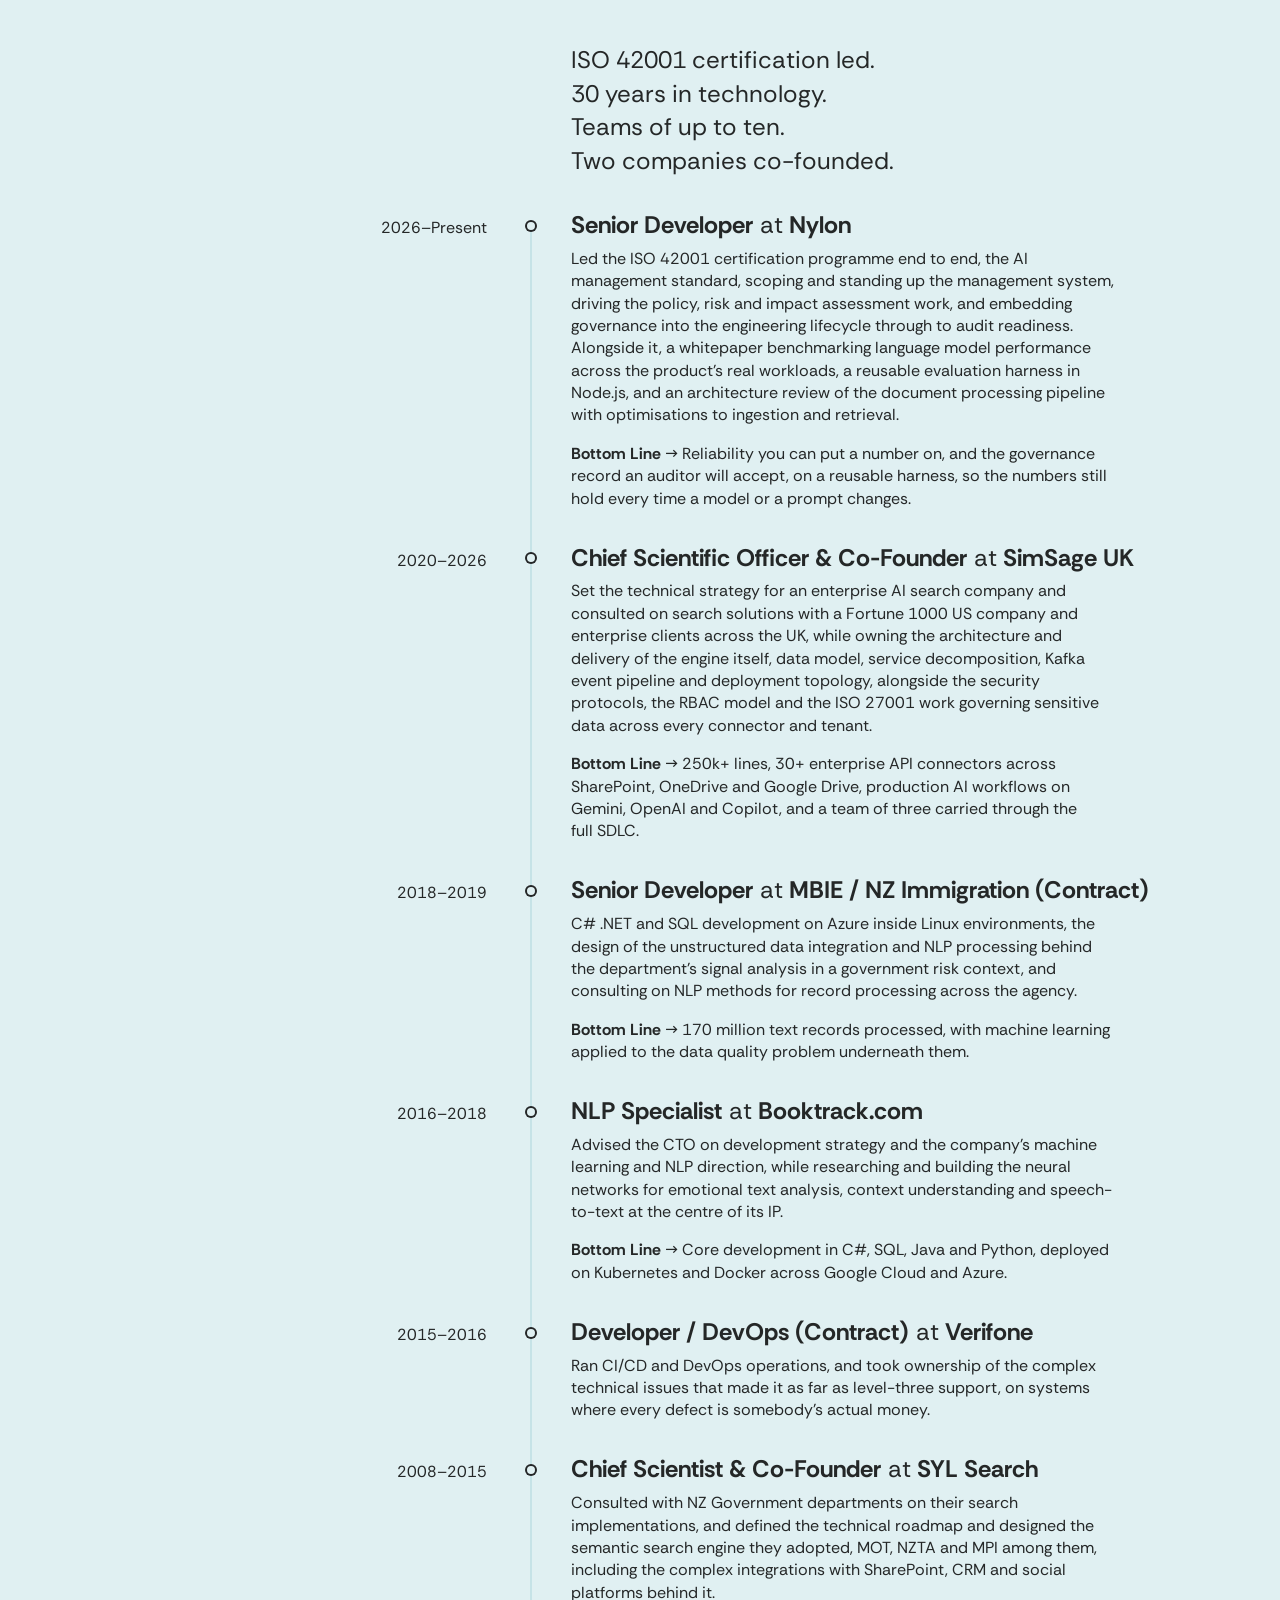
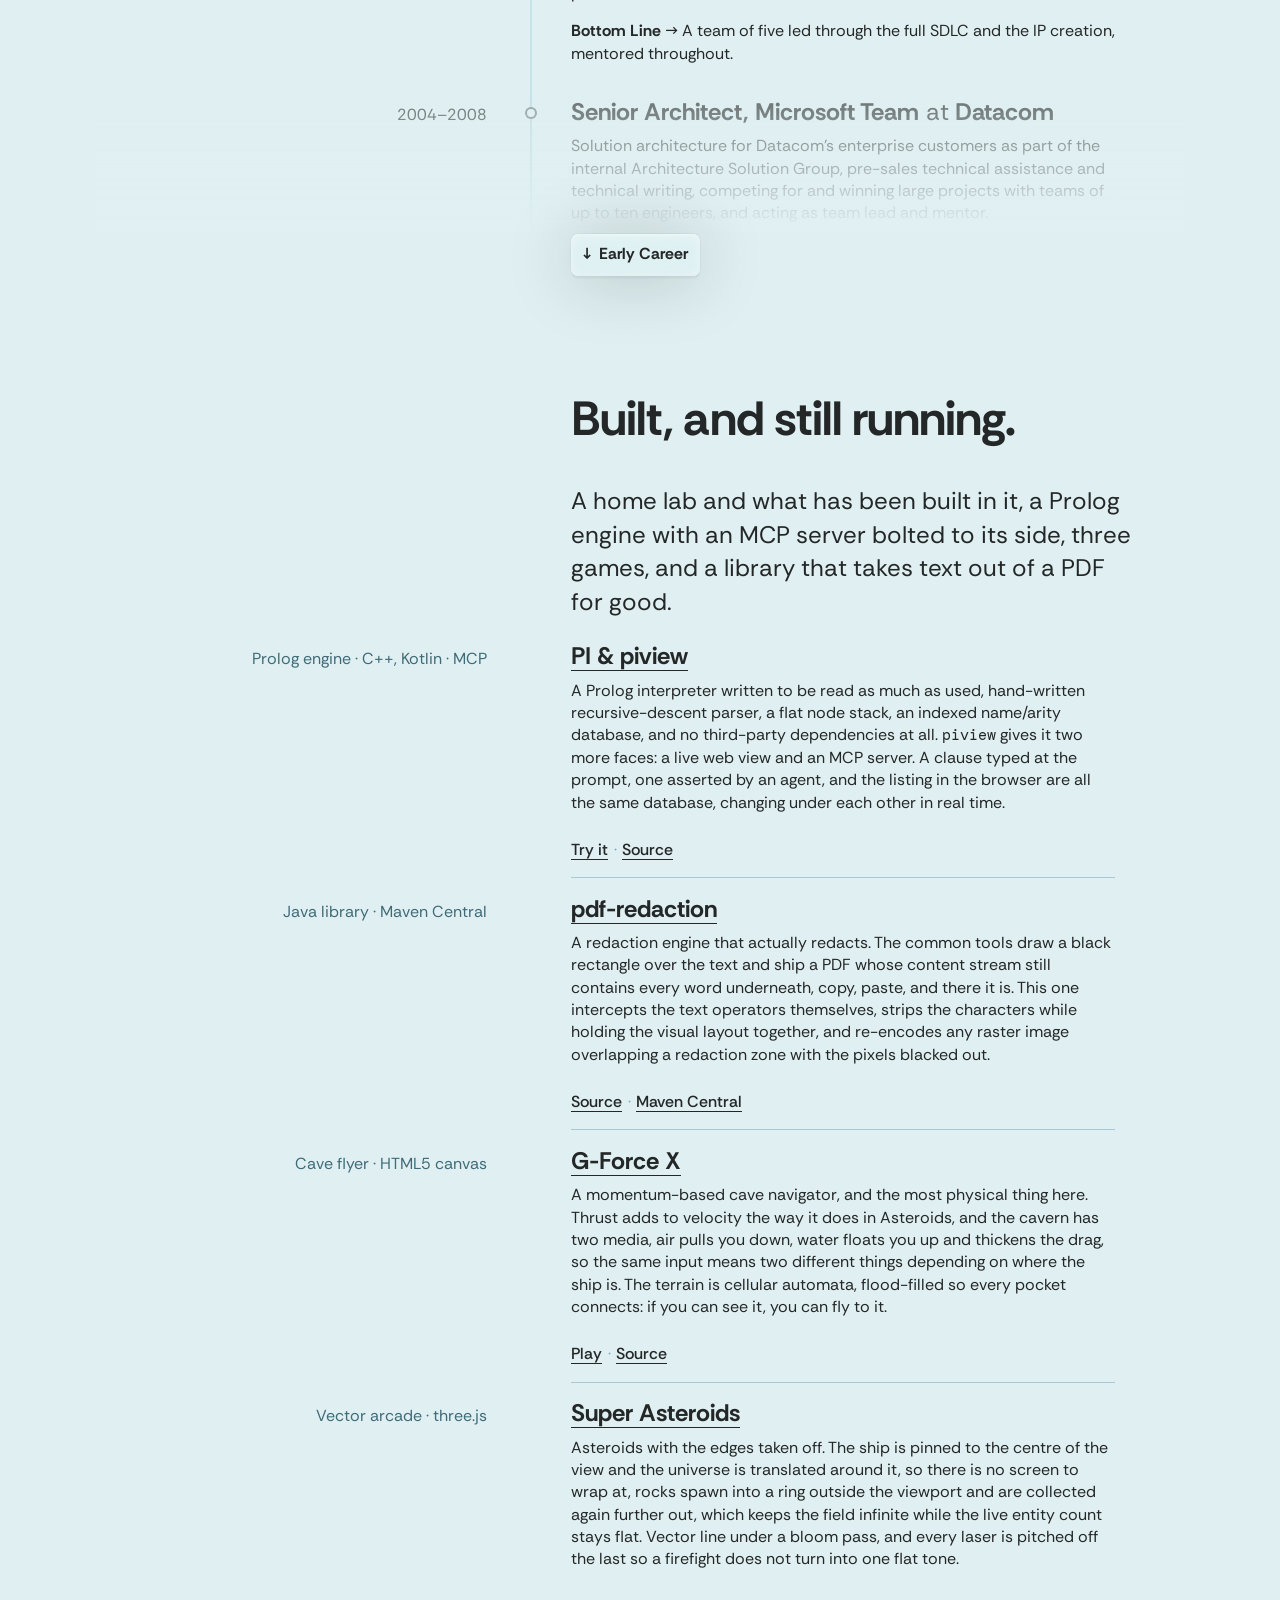
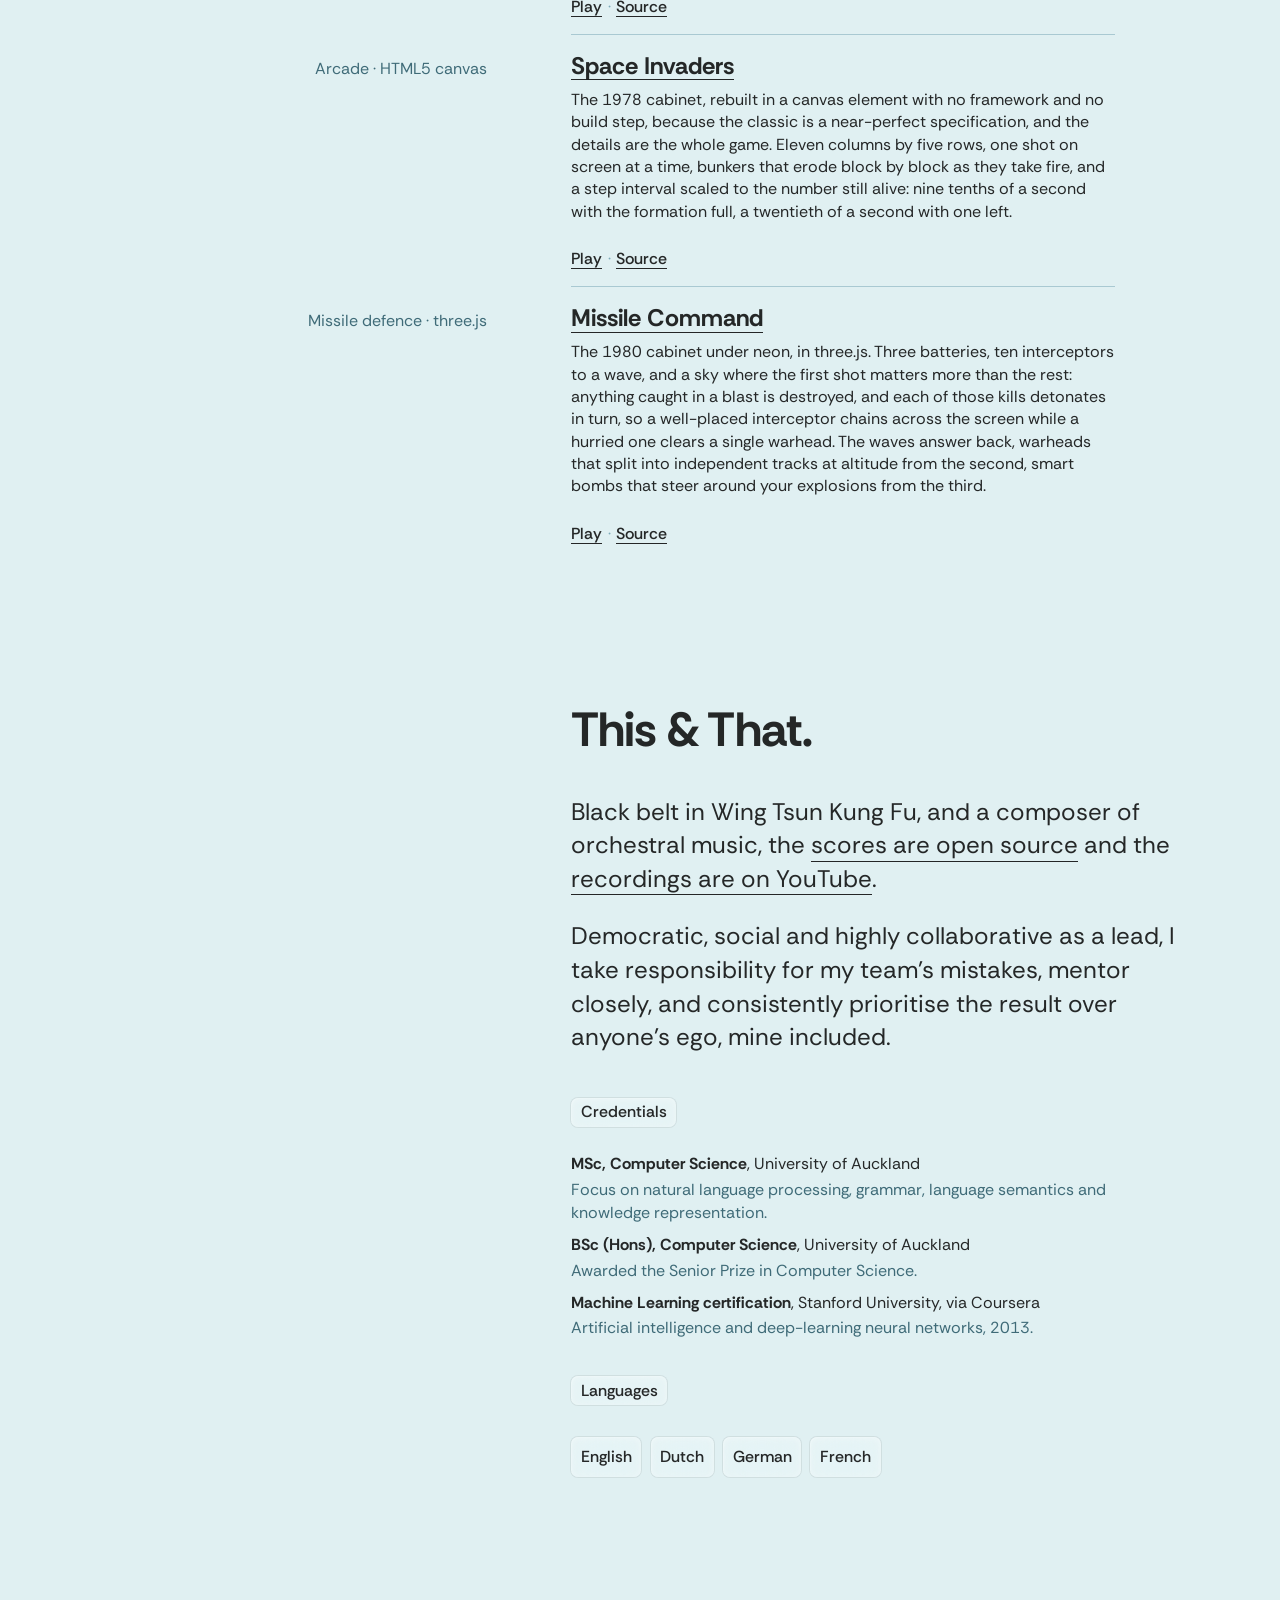
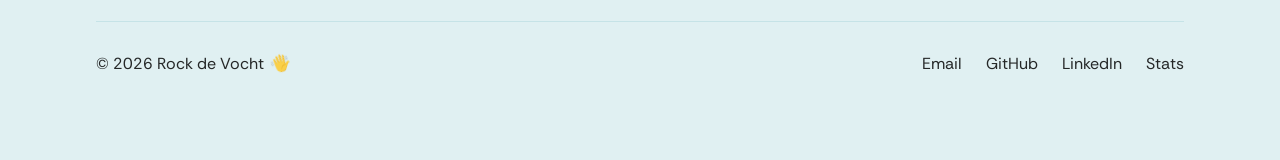
==== commit 87277b06: "remove Seshat, now a private project Co-Authored-By: Claude Opus 5.5 (1M context) <noreply@anthropic" ====
--- a/index.html
+++ b/index.html
@@ -257,7 +257,7 @@
 
         <section class="builds-wrap drift left onscroll" data-section="builds">
             <h2 class="push margin-sml">Built, and still running.</h2>
-            <p class="push">A home lab and what has been built in it, a Prolog engine with an MCP server bolted to its side, a chat application that answers out of a folder you own and cites the paragraph, three games, and a library that takes text out of a PDF for good.</p>
+            <p class="push">A home lab and what has been built in it, a Prolog engine with an MCP server bolted to its side, three games, and a library that takes text out of a PDF for good.</p>
 
             <div class="builds">
                 <div class="exp">
@@ -266,14 +266,6 @@
                         <h3><a class="rgbsplit" href="https://github.com/rock3125/pi" target="_blank" rel="noopener">PI &amp; piview</a></h3>
                         <p>A Prolog interpreter written to be read as much as used, hand-written recursive-descent parser, a flat node stack, an indexed name/arity database, and no third-party dependencies at all. <em>piview</em> gives it two more faces: a live web view and an MCP server. A clause typed at the prompt, one asserted by an agent, and the listing in the browser are all the same database, changing under each other in real time.</p>
                         <p class="links"><a href="pi/" target="_blank" rel="noopener">Try it</a> <span class="sep">&middot;</span> <span class="peek" style="--shot: #869399"><a href="https://github.com/rock3125/pi" target="_blank" rel="noopener">Source</a><span class="shot" aria-hidden="true"><img src="assets/shots/pi.webp" alt="" width="436" height="230" loading="lazy" decoding="async" /></span></span></p>
-                    </div>
-                </div>
-                <div class="exp">
-                    <div class="kind">Cited retrieval &middot; Kotlin, React &middot; MCP</div>
-                    <div class="details">
-                        <h3><a class="rgbsplit" href="https://github.com/rock3125/seshat" target="_blank" rel="noopener">Seshat</a></h3>
-                        <p>A chat application over a private folder of text files. Ask it something and the answer comes back with the paragraph it was drawn from attached, open the citation and you are reading the text itself, not a summary of it. Retrieval is hybrid: BM25 keyword matching and dense embeddings, fused server-side by reciprocal rank fusion. One Kotlin jar is both the MCP server and the chat gateway.</p>
-                        <p class="links"><span class="peek" style="--shot: #889198"><a href="https://github.com/rock3125/seshat" target="_blank" rel="noopener">Source</a><span class="shot" aria-hidden="true"><img src="assets/shots/seshat.webp" alt="" width="480" height="229" loading="lazy" decoding="async" /></span></span></p>
                     </div>
                 </div>
                 <div class="exp">
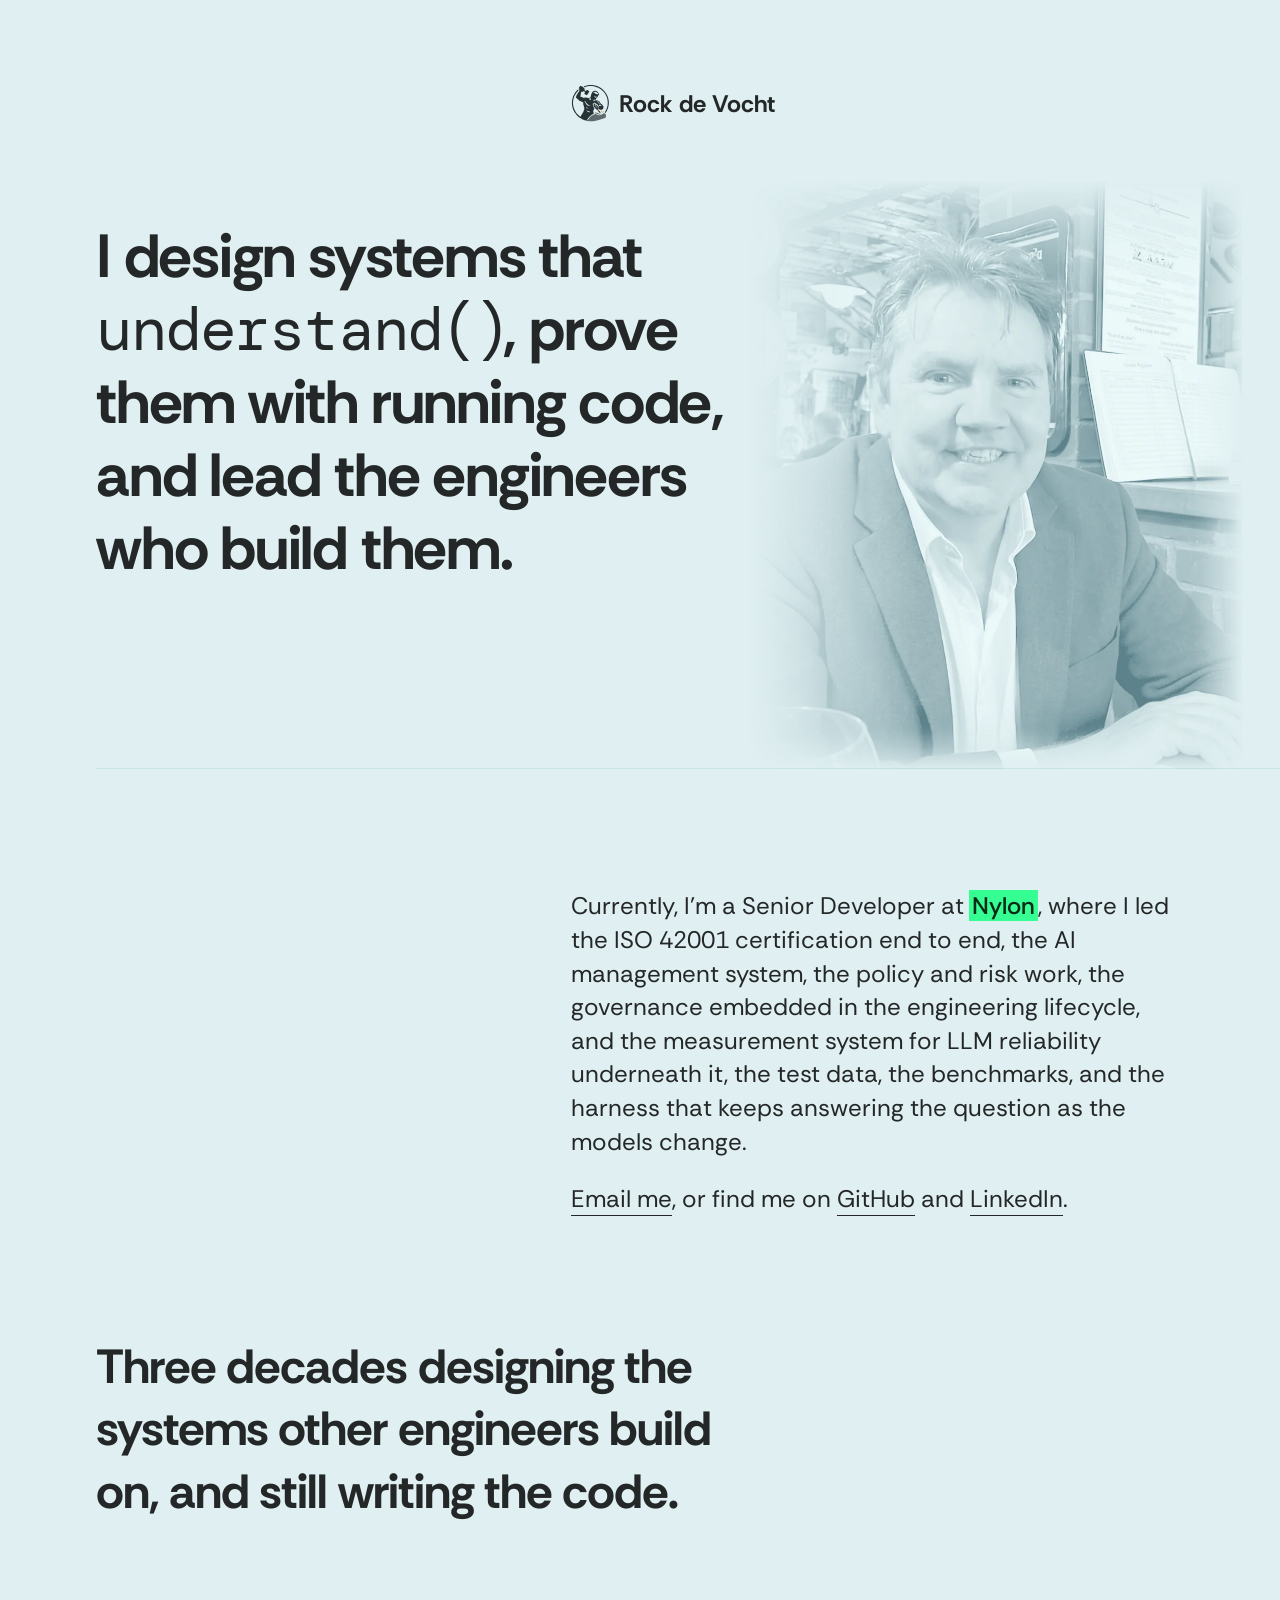
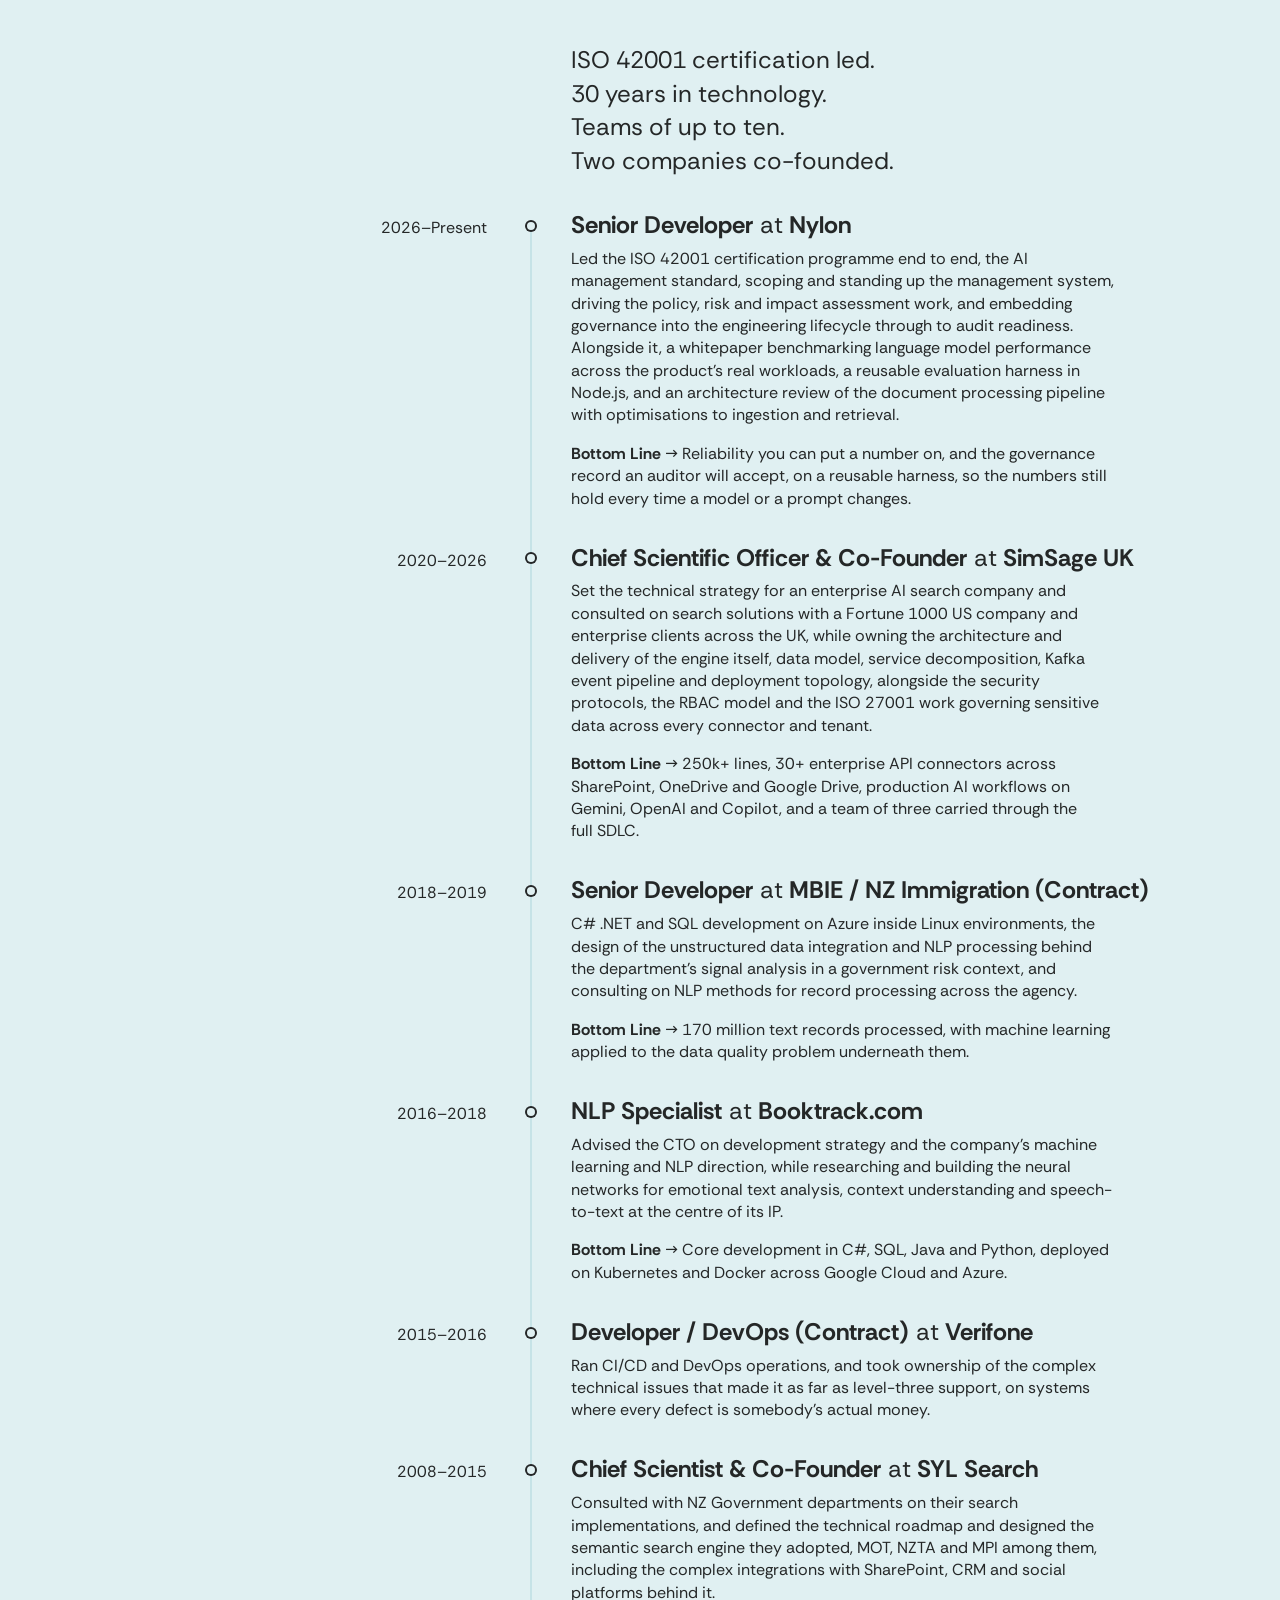
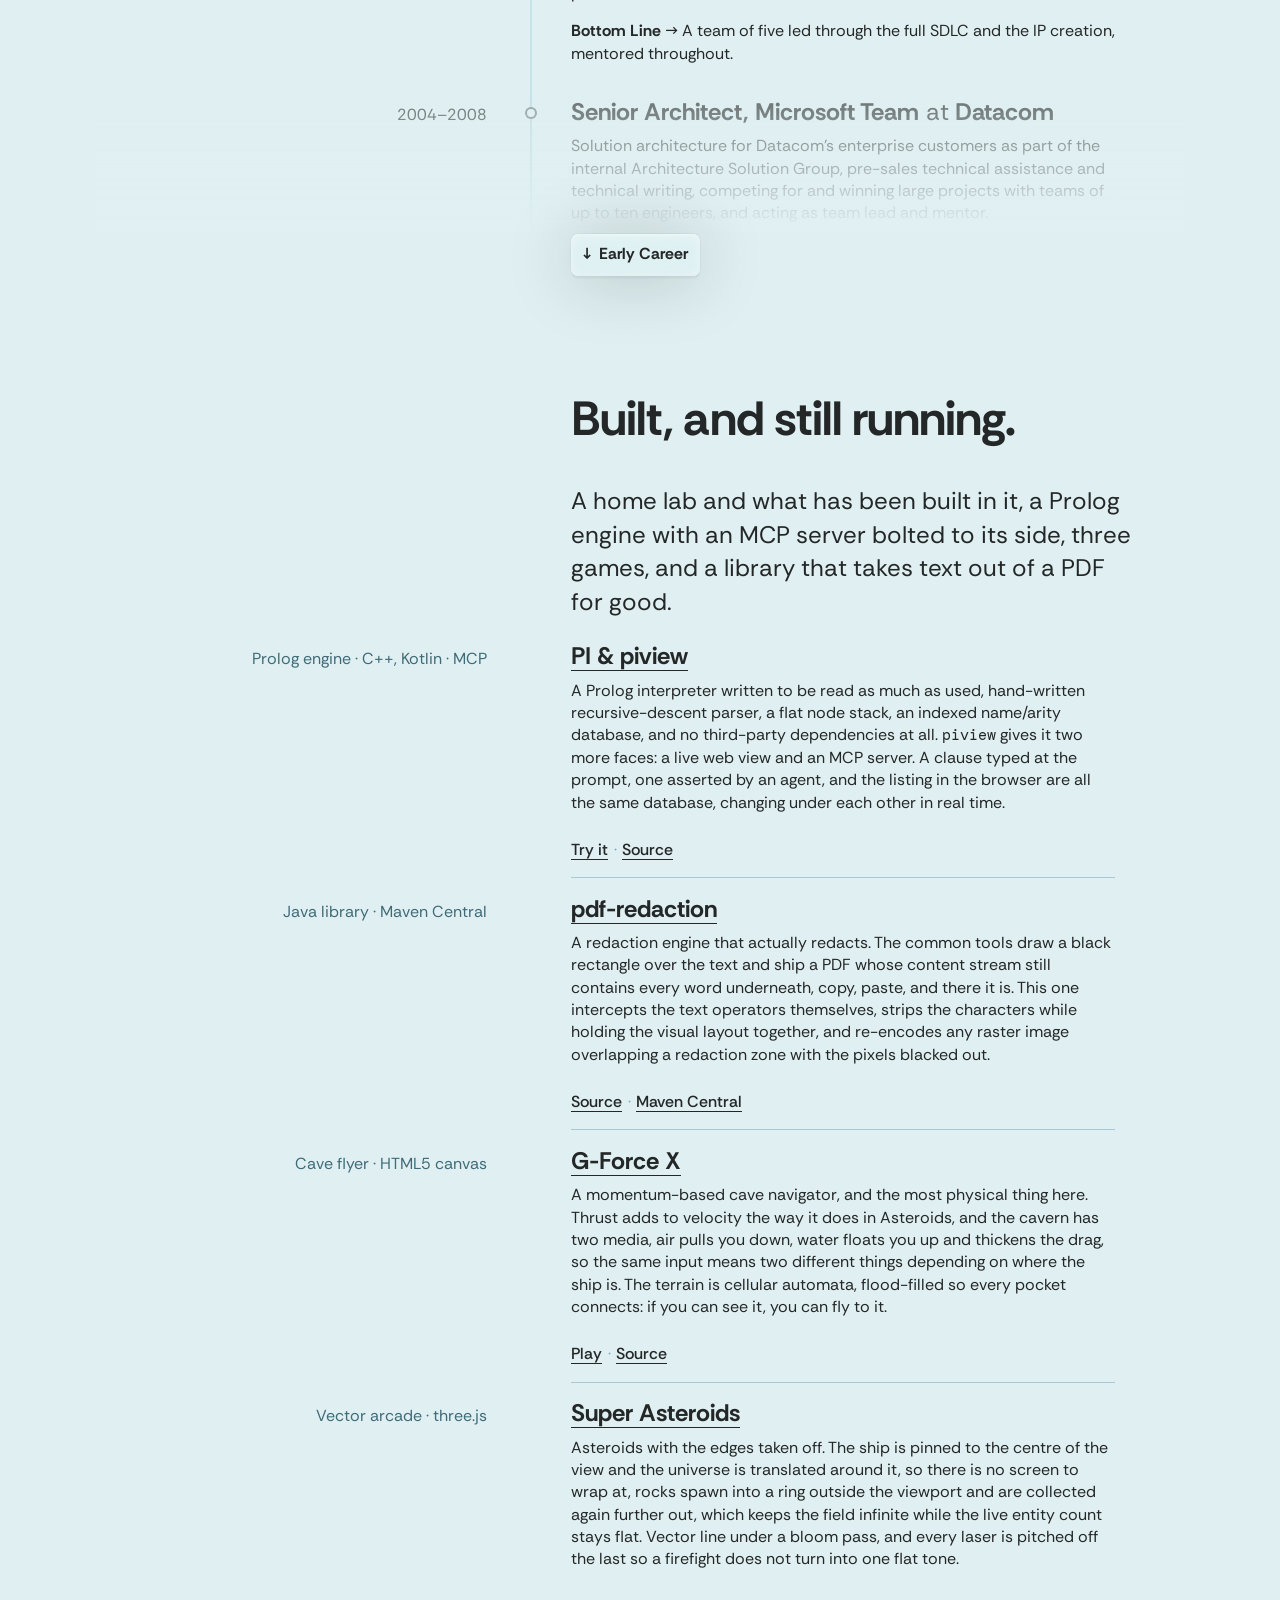
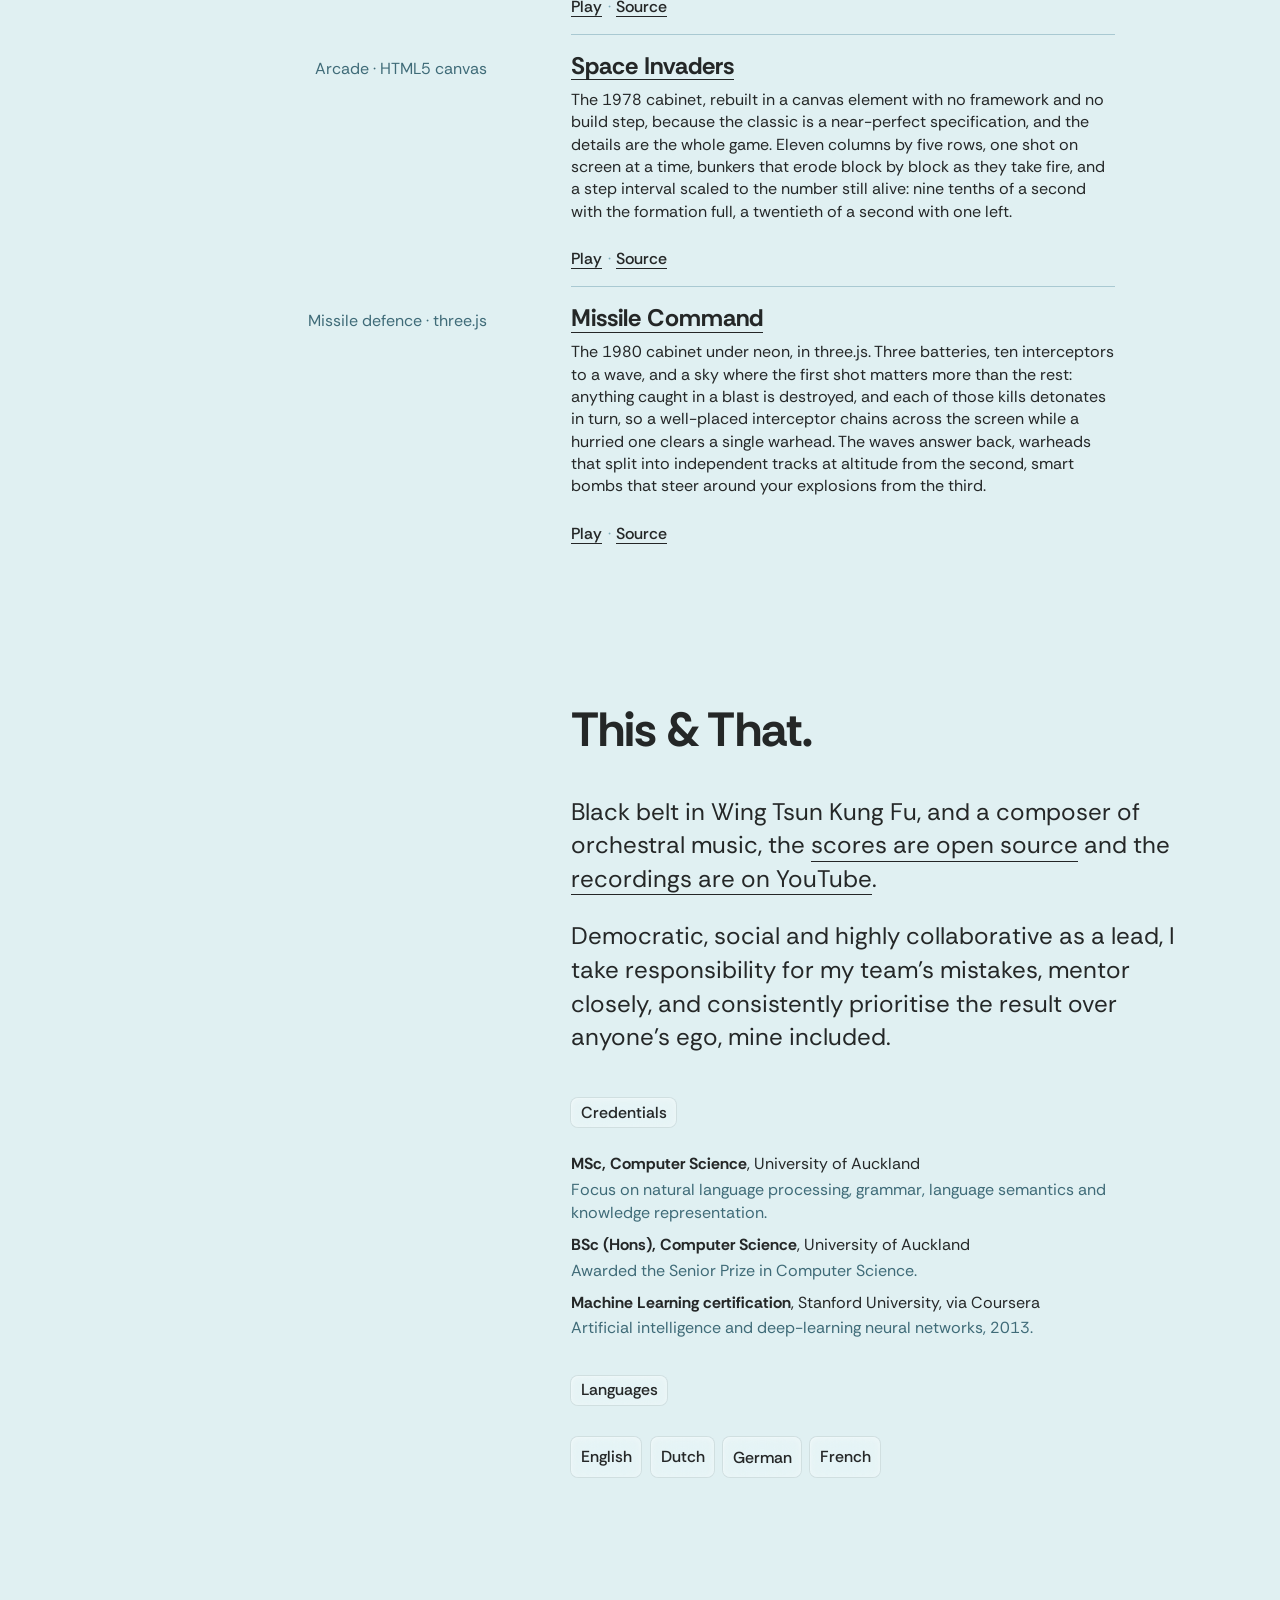
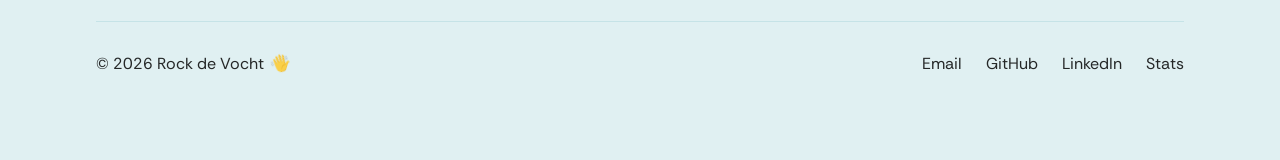
==== commit c3ddcf40: "add RockHub logo as favicon and header mark Co-Authored-By: Claude Opus 5.5 (1M context) <noreply@an" ====
--- a/index.html
+++ b/index.html
@@ -14,6 +14,7 @@
     <meta property="og:image" content="https://peter.nz/rock.jpg" />
 
     <link rel="icon" href="/favicon.ico" sizes="any" />
+    <link rel="icon" href="/assets/rockhub-mark.svg" type="image/svg+xml" />
     <link rel="apple-touch-icon" href="/apple-touch-icon.png" />
     <link rel="preconnect" href="https://fonts.googleapis.com" />
     <link rel="preconnect" href="https://fonts.gstatic.com" crossorigin />
@@ -25,7 +26,7 @@
 
 <header>
     <div class="wrap">
-        <span class="me jelly noline push drift left" role="button">Rock <span class="crest">de Vocht</span></span>
+        <span class="me jelly noline push drift left" role="button"><img class="mark" src="assets/rockhub-mark.svg" alt="" width="528" height="528" />Rock <span class="crest">de Vocht</span></span>
     </div>
 </header>
 
--- a/assets/site.css
+++ b/assets/site.css
@@ -313,6 +313,13 @@
 .me {
     font-weight: 700;
     transition: transform .17s ease;
+}
+.me .mark {
+    display: inline-block;
+    height: 1.6em;
+    margin-inline-end: .4em;
+    vertical-align: -.45em;
+    width: auto;
 }
 .me:before {
     opacity: 0;
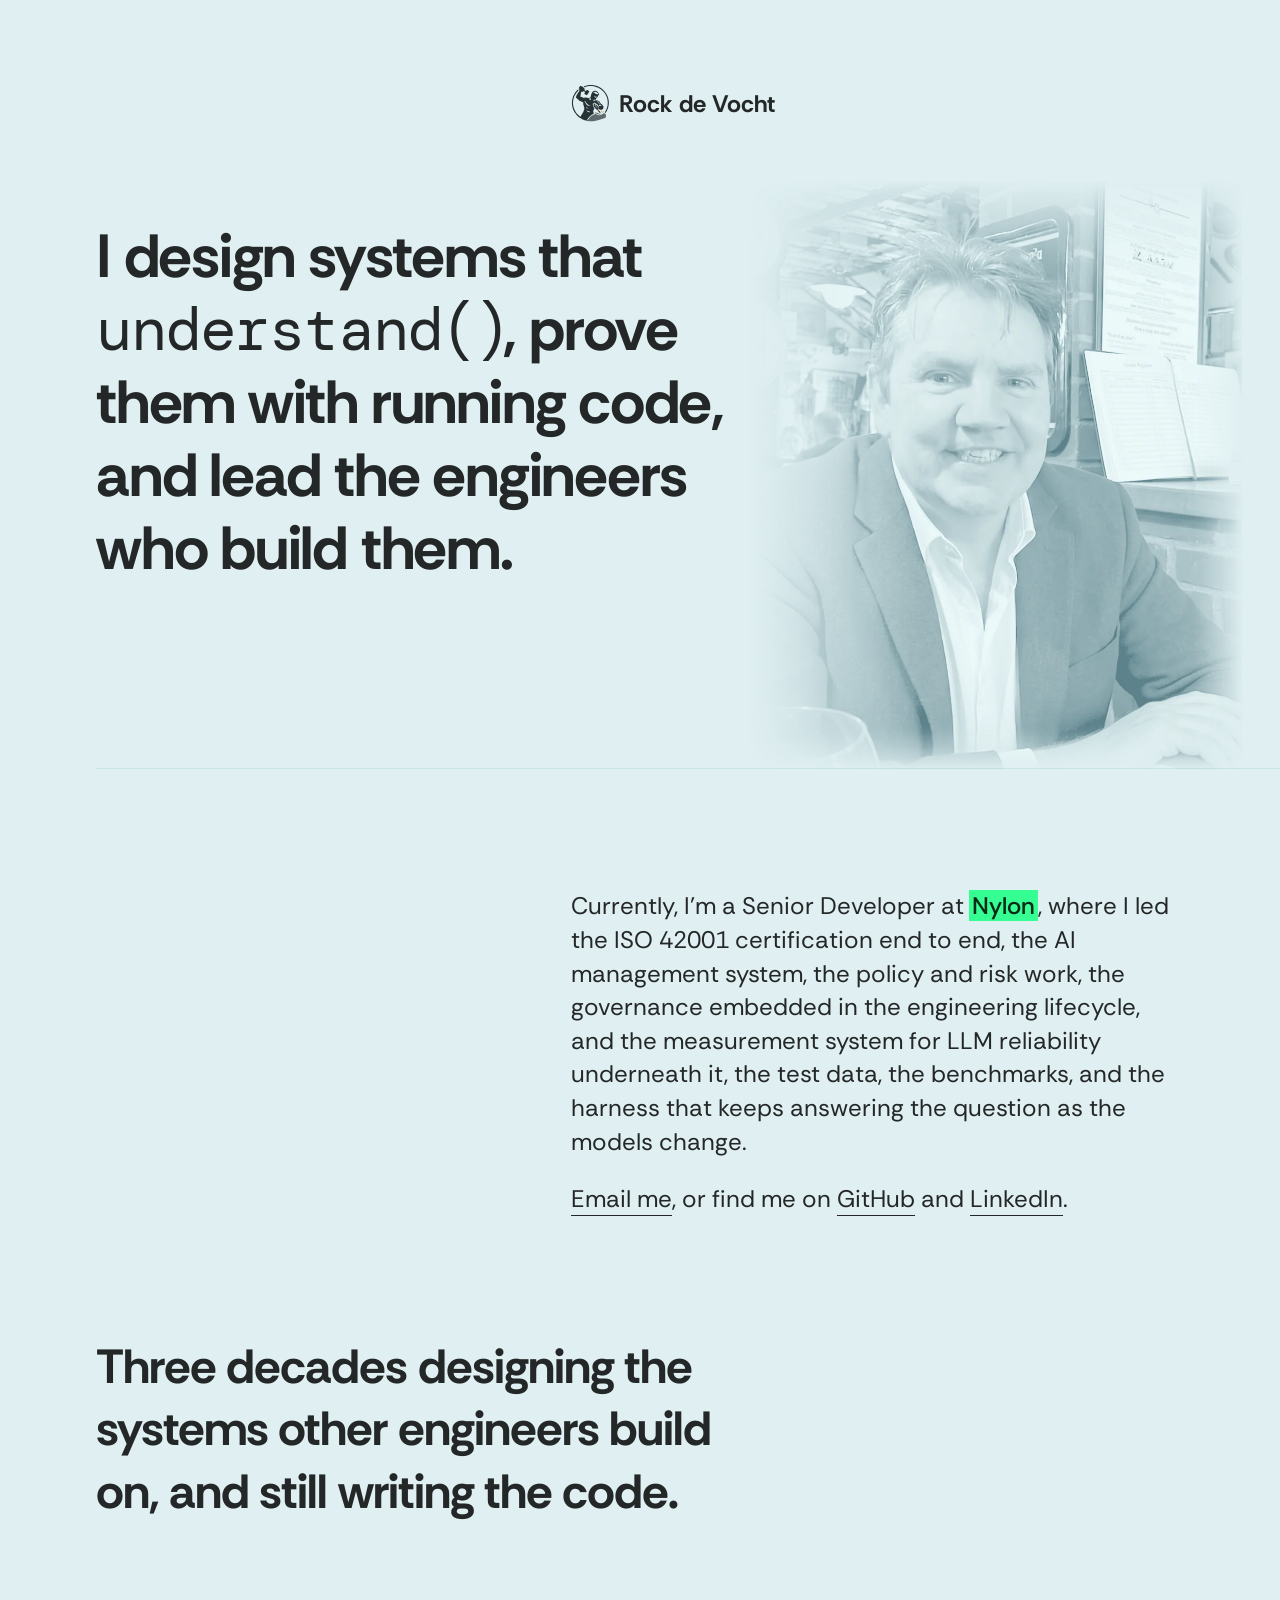
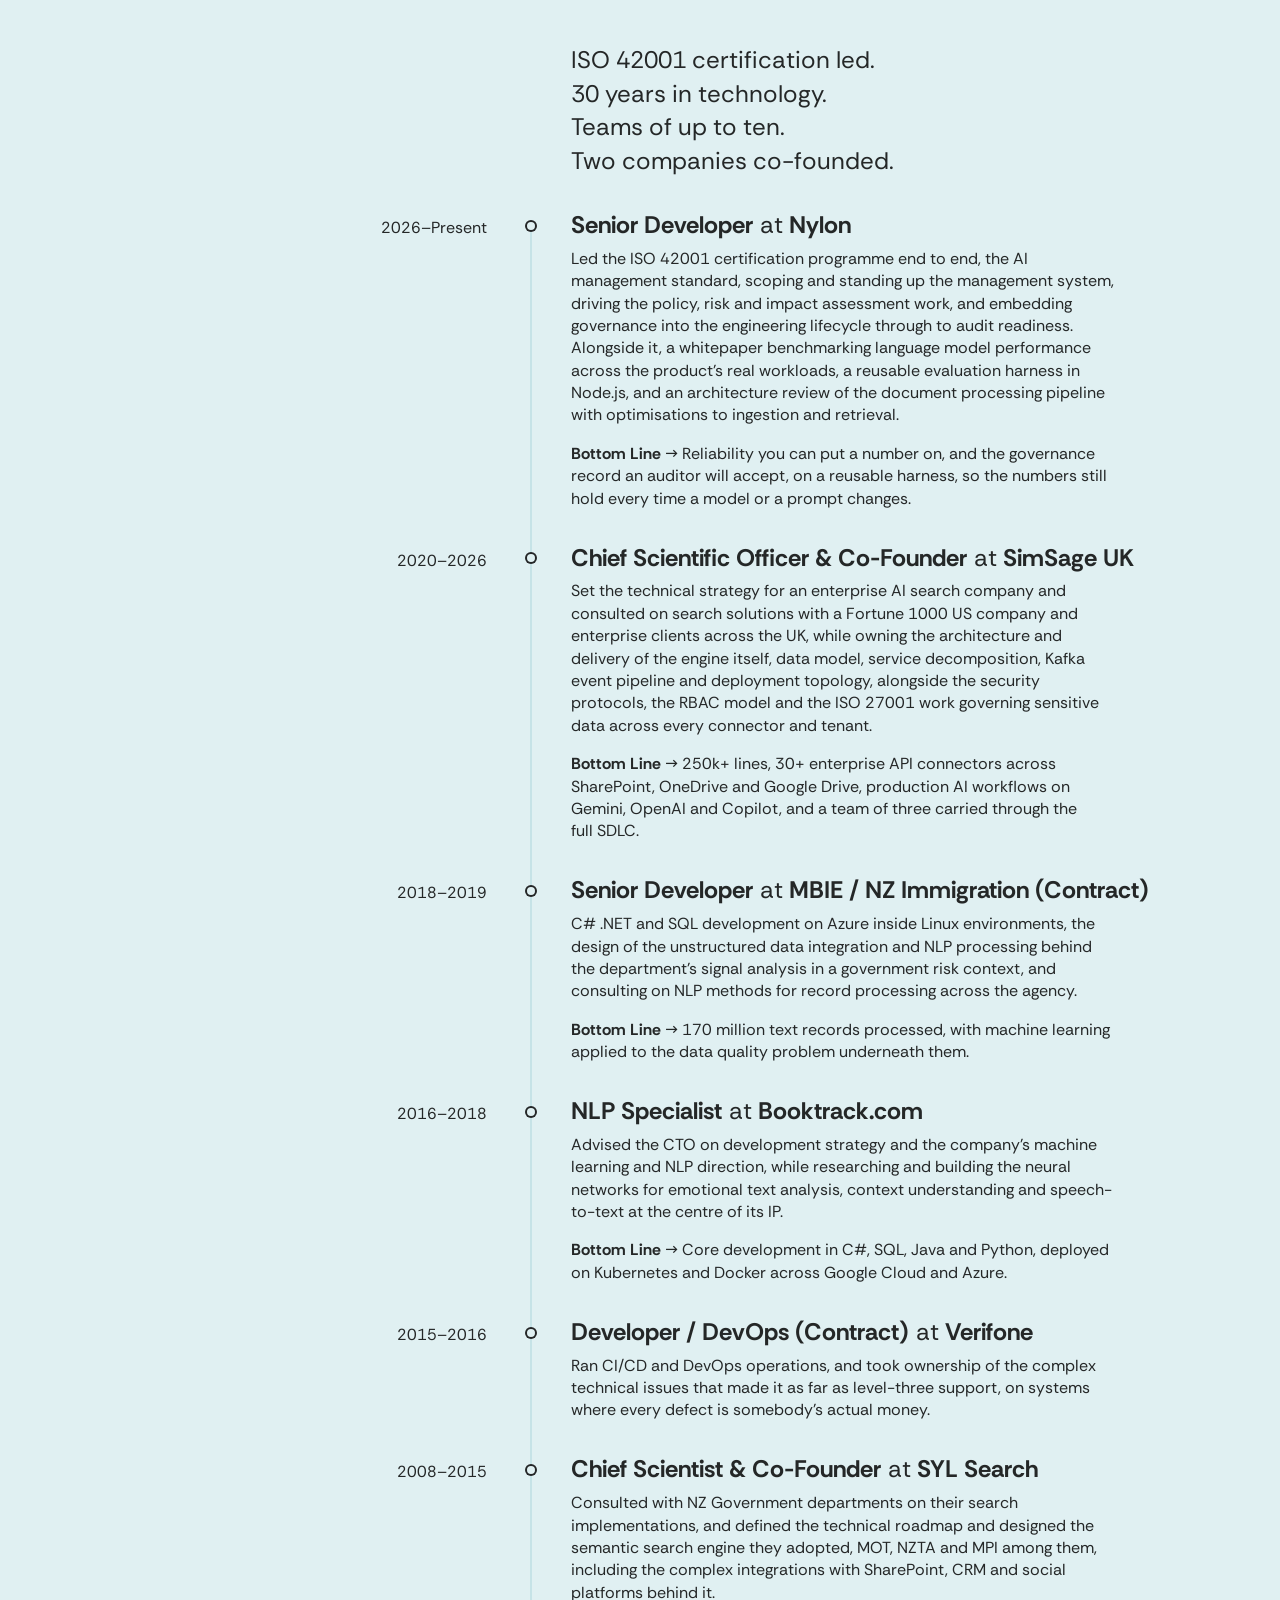
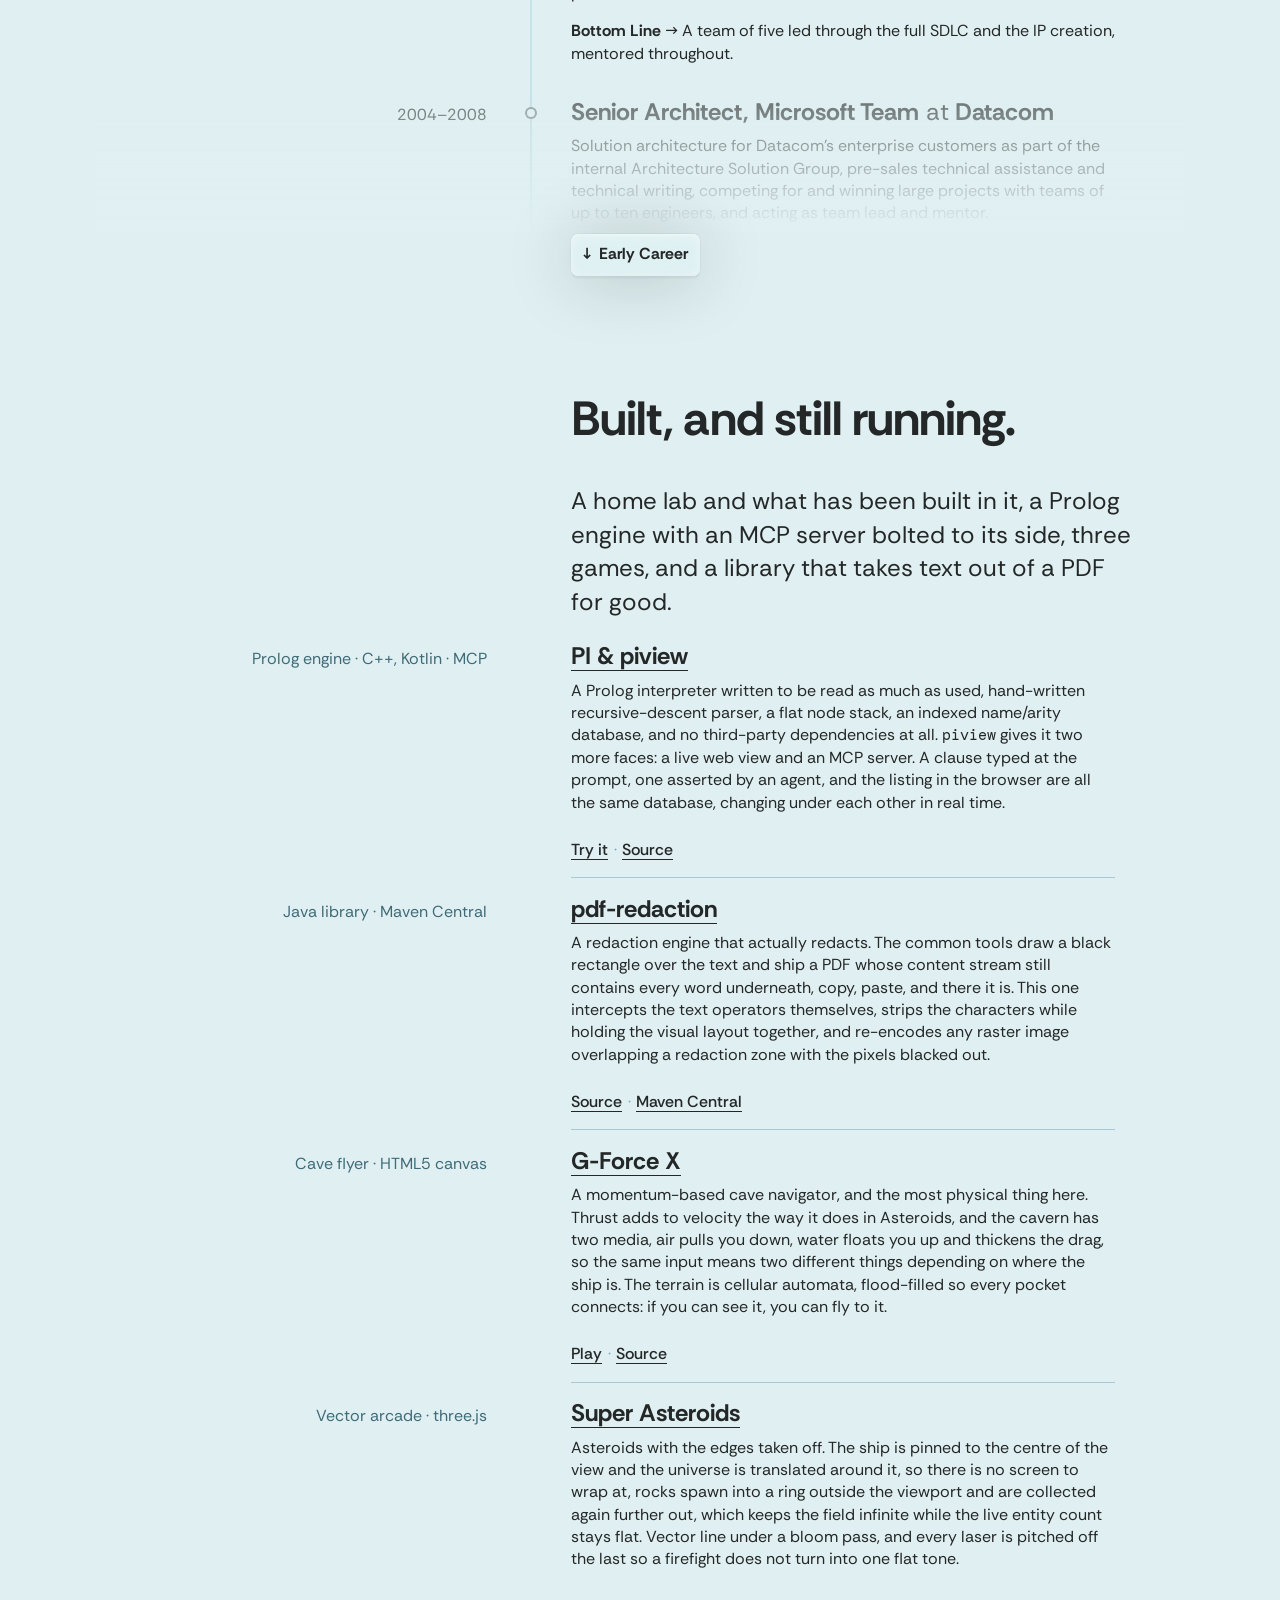
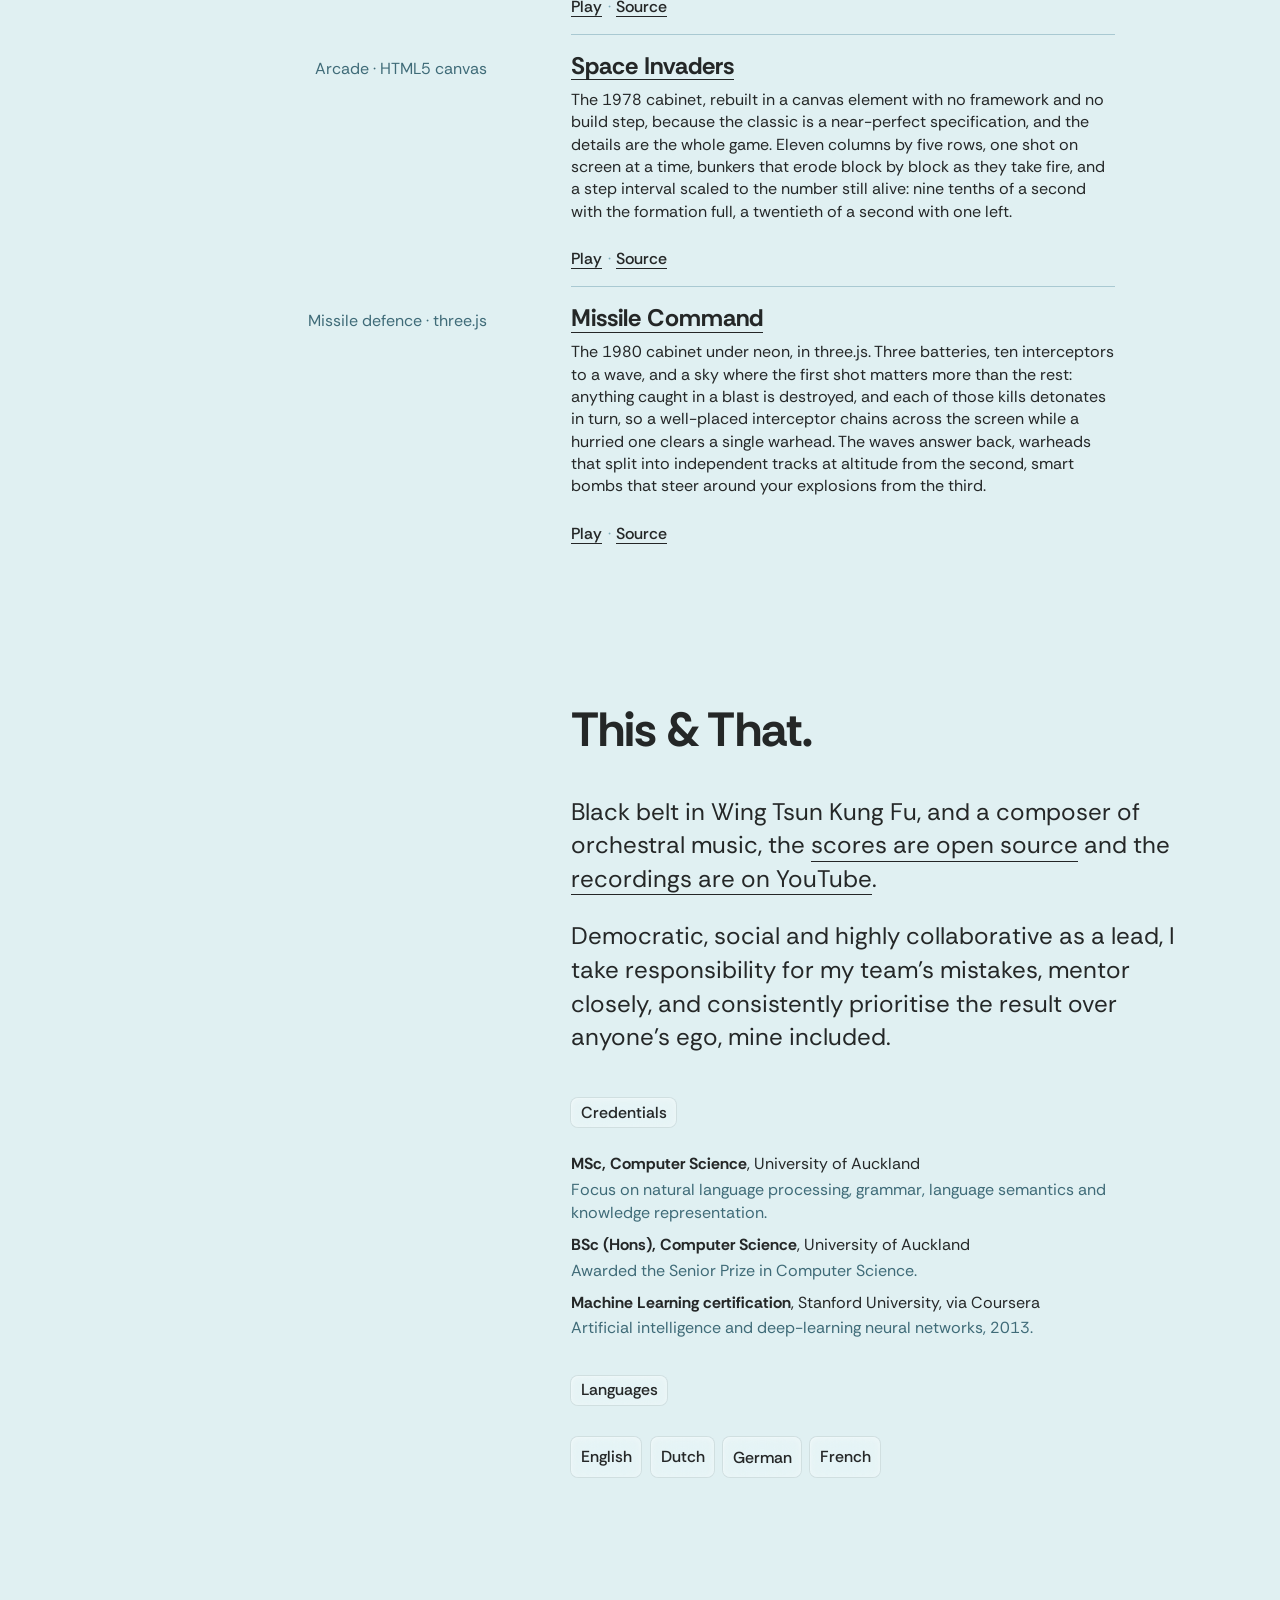
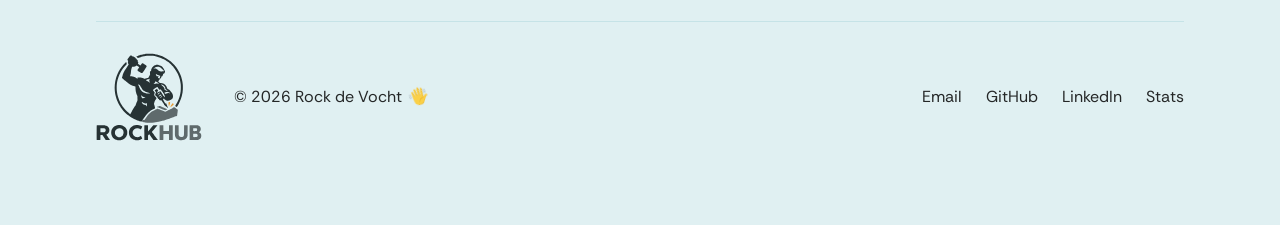
==== commit 24ecae7a: "add full RockHub logo to the footer Co-Authored-By: Claude Opus 5.5 (1M context) <noreply@anthropic." ====
--- a/index.html
+++ b/index.html
@@ -351,6 +351,7 @@
 
 <footer>
     <div class="wrap">
+        <img class="logo" src="assets/rockhub.svg" alt="RockHub" width="776" height="644" loading="lazy" />
         <p>&copy; <span class="year">2026</span> Rock de Vocht <span class="hello">&#128075;</span></p>
         <ul>
             <li><a class="rgbsplit noline" href="mailto:&#112;&#101;&#116;&#101;&#114;&#64;&#112;&#101;&#116;&#101;&#114;&#46;&#99;&#111;&#46;&#110;&#122;">Email</a></li>
--- a/assets/site.css
+++ b/assets/site.css
@@ -540,7 +540,7 @@
 /* --- footer ------------------------------------------------------- */
 footer { padding-block-end: var(--innerPad); }
 footer .wrap {
-    align-items: baseline;
+    align-items: center;
     display: flex;
     padding-block-start: 2em;
     position: relative;
@@ -554,6 +554,11 @@
     position: absolute;
     right: var(--outerPad);
     top: 0;
+}
+footer .logo {
+    height: 5.5rem;
+    margin-inline-end: 2em;
+    width: auto;
 }
 footer p { flex: 0; font-size: var(--size-s); white-space: nowrap; }
 footer ul {
@@ -701,7 +706,7 @@
     .cv li:last-child .details:before { height: 1em; }
 
     footer { padding-block-end: calc(var(--innerPad) / 2); }
-    footer .wrap { flex-direction: column; gap: 1em; }
+    footer .wrap { align-items: flex-start; flex-direction: column; gap: 1em; }
     footer ul { justify-content: flex-start; }
 }
 
